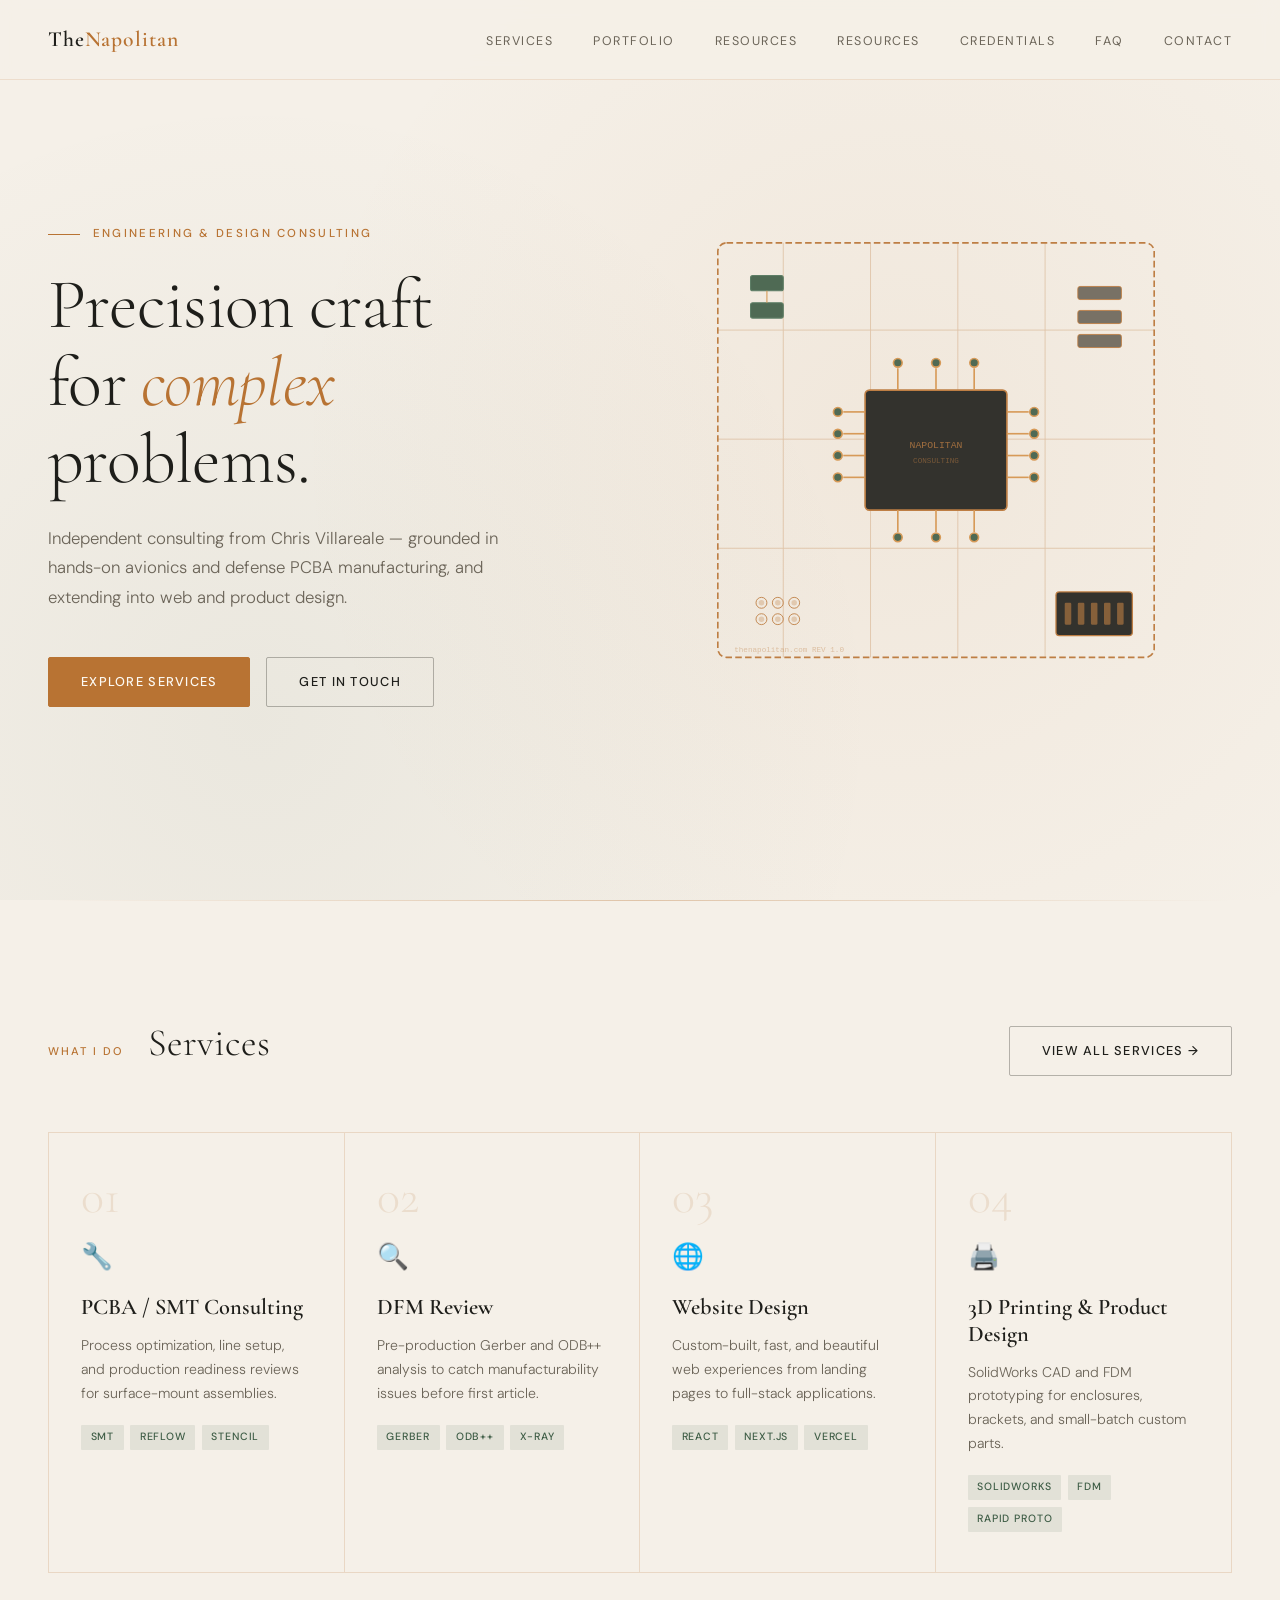
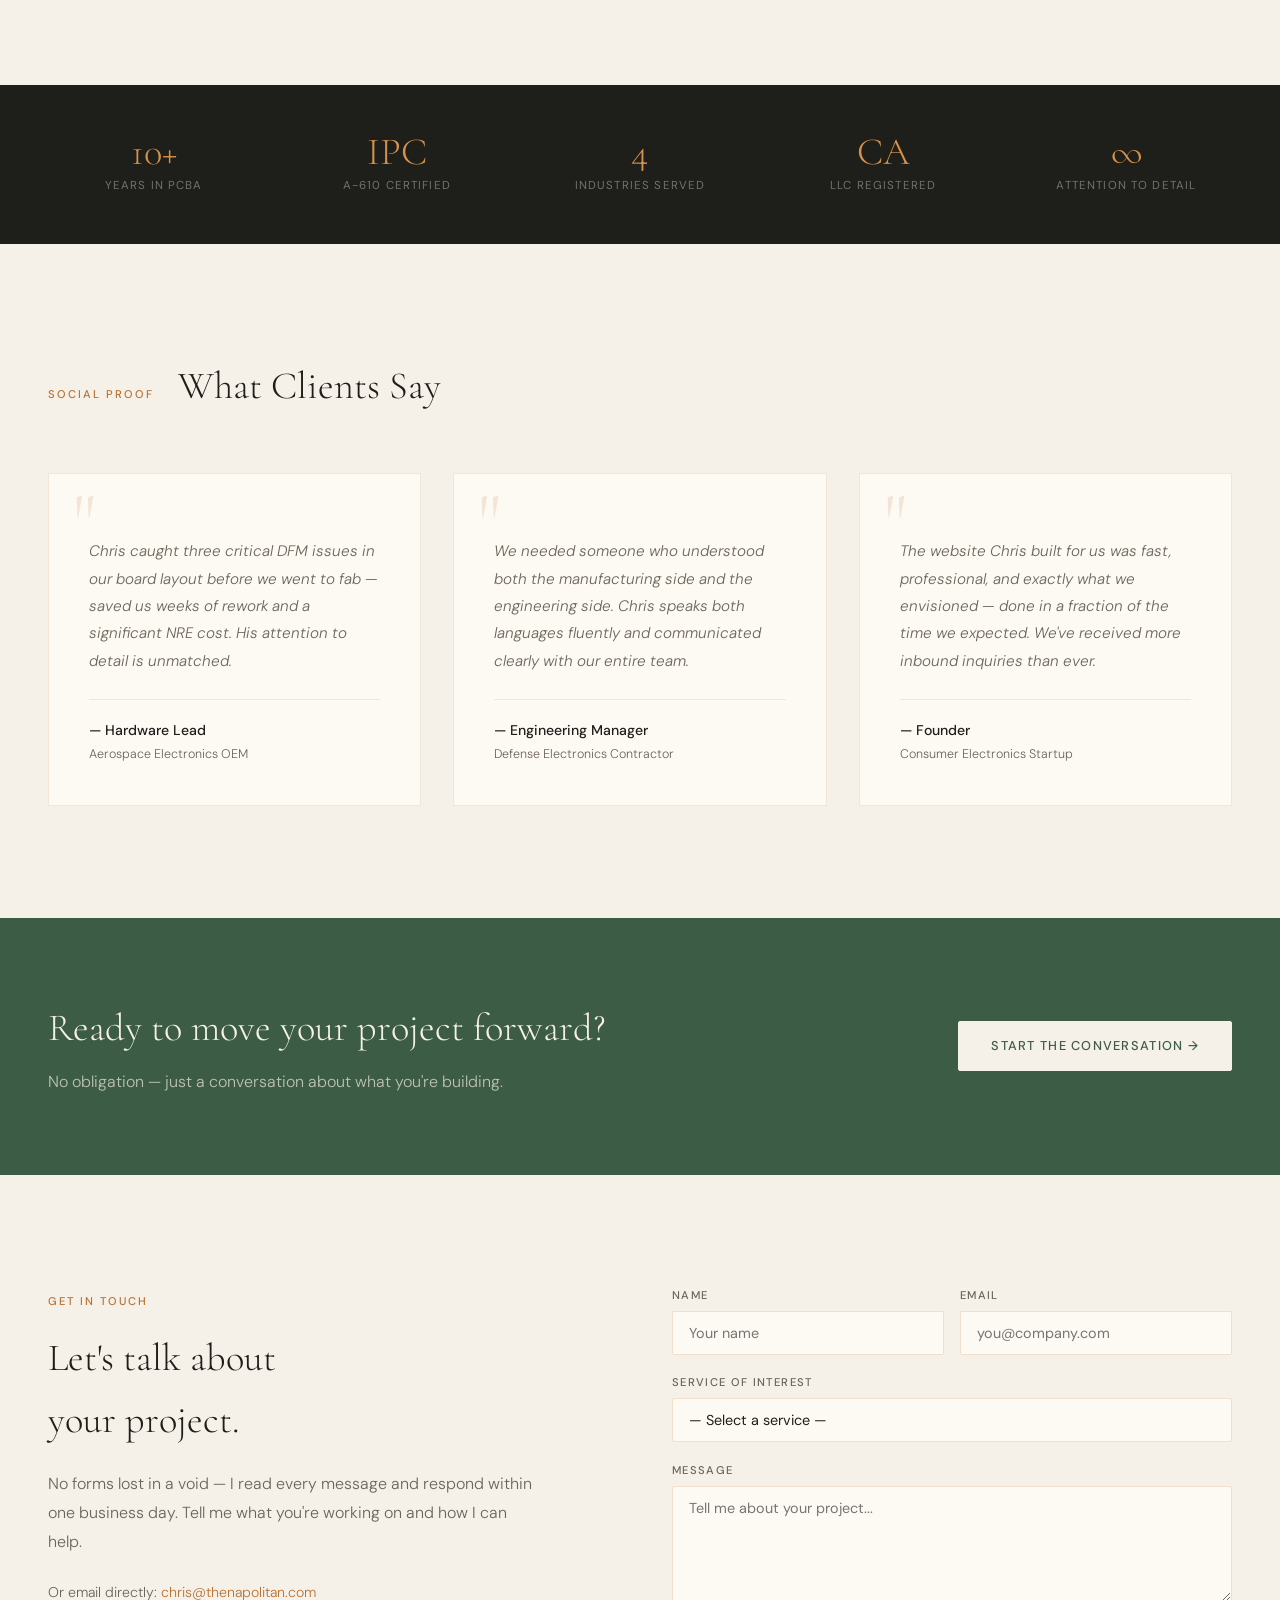
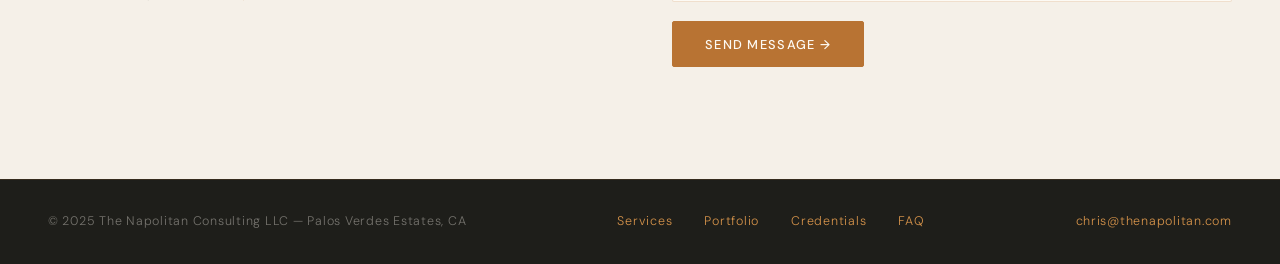
==== index.html @ cea60b23 "Site update — 2026-03-19 11:16" ====
<!DOCTYPE html>
<html lang="en">
<head>
  <meta charset="UTF-8" />
  <meta name="viewport" content="width=device-width, initial-scale=1.0" />
  <title>The Napolitan — Engineering & Design Consulting</title>
  <link rel="preconnect" href="https://fonts.googleapis.com" />
  <link rel="preconnect" href="https://fonts.gstatic.com" crossorigin />
  <link rel="stylesheet" href="styles.css" />
  <style>
    /* ─── HERO ─── */
    .hero {
      min-height: 100vh;
      display: grid;
      grid-template-columns: 1fr 1fr;
      align-items: center;
      padding: 0 3rem;
      position: relative;
      overflow: hidden;
    }

    .hero::before {
      content: '';
      position: absolute;
      inset: 0;
      background-image:
        radial-gradient(circle at 70% 50%, rgba(184,115,51,0.07) 0%, transparent 60%),
        radial-gradient(circle at 20% 80%, rgba(61,92,69,0.06) 0%, transparent 50%);
      pointer-events: none;
    }

    .hero-text {
      padding-top: 6rem;
      padding-bottom: 4rem;
      animation: fadeUp 0.9s ease both;
    }

    .hero-eyebrow {
      font-size: 0.72rem;
      font-weight: 500;
      letter-spacing: 0.2em;
      text-transform: uppercase;
      color: var(--copper);
      margin-bottom: 1.4rem;
      display: flex;
      align-items: center;
      gap: 0.8rem;
    }

    .hero-eyebrow::before {
      content: '';
      display: block;
      width: 2rem;
      height: 1px;
      background: var(--copper);
    }

    h1 {
      font-family: 'Cormorant Garamond', serif;
      font-size: clamp(3rem, 5.5vw, 5rem);
      font-weight: 300;
      line-height: 1.1;
      letter-spacing: -0.01em;
      color: var(--charcoal);
      margin-bottom: 1.6rem;
    }

    h1 em { font-style: italic; color: var(--copper); }

    .hero-sub {
      font-size: 1.05rem;
      color: var(--stone);
      max-width: 42ch;
      margin-bottom: 2.8rem;
      line-height: 1.75;
    }

    .btn-group { display: flex; gap: 1rem; flex-wrap: wrap; }

    .hero-visual {
      display: flex;
      align-items: center;
      justify-content: center;
      animation: fadeIn 1.2s ease both 0.3s;
    }

    .hero-visual svg { width: min(480px, 90%); opacity: 0.9; }

    /* ─── SERVICES PREVIEW ─── */
    .services-preview {
      padding: 7rem 3rem;
    }

    .section-header {
      display: flex;
      align-items: baseline;
      justify-content: space-between;
      margin-bottom: 3.5rem;
      flex-wrap: wrap;
      gap: 1rem;
    }

    .section-header-left { display: flex; align-items: baseline; gap: 1.5rem; }

    .services-grid {
      display: grid;
      grid-template-columns: repeat(4, 1fr);
      gap: 0;
      border: 1px solid rgba(184,115,51,0.2);
    }

    .service-card {
      padding: 2.5rem 2rem;
      border-right: 1px solid rgba(184,115,51,0.2);
      position: relative;
      overflow: hidden;
      transition: background 0.3s ease;
      text-decoration: none;
      display: block;
    }

    .service-card:last-child { border-right: none; }

    .service-card::after {
      content: '';
      position: absolute;
      bottom: 0; left: 0; right: 0;
      height: 3px;
      background: var(--copper);
      transform: scaleX(0);
      transform-origin: left;
      transition: transform 0.3s ease;
    }

    .service-card:hover { background: var(--white); }
    .service-card:hover::after { transform: scaleX(1); }

    .service-num {
      font-family: 'Cormorant Garamond', serif;
      font-size: 3rem;
      font-weight: 300;
      color: rgba(184,115,51,0.15);
      line-height: 1;
      margin-bottom: 1rem;
    }

    .service-icon { font-size: 1.6rem; margin-bottom: 1rem; }

    .service-card h3 { margin-bottom: 0.8rem; }

    .service-desc { font-size: 0.88rem; color: var(--stone); line-height: 1.7; }

    .service-tags { margin-top: 1.2rem; display: flex; flex-wrap: wrap; gap: 0.4rem; }

    /* ─── CREDIBILITY BAR ─── */
    .cred-bar {
      background: var(--charcoal);
      padding: 3rem;
      display: grid;
      grid-template-columns: repeat(5, 1fr);
      gap: 2rem;
      text-align: center;
    }

    .cred-item {}

    .cred-num {
      font-family: 'Cormorant Garamond', serif;
      font-size: 2.4rem;
      font-weight: 300;
      color: var(--copper-lt);
      line-height: 1;
    }

    .cred-label {
      font-size: 0.72rem;
      font-weight: 400;
      letter-spacing: 0.1em;
      text-transform: uppercase;
      color: rgba(245,240,232,0.4);
      margin-top: 0.4rem;
    }

    /* ─── TESTIMONIALS ─── */
    .testimonials {
      padding: 7rem 3rem;
    }

    .testimonial-grid {
      display: grid;
      grid-template-columns: repeat(3, 1fr);
      gap: 2rem;
      margin-top: 3.5rem;
    }

    .testimonial-card {
      background: var(--white);
      border: 1px solid rgba(184,115,51,0.15);
      padding: 2.5rem;
      position: relative;
    }

    .testimonial-card::before {
      content: '"';
      font-family: 'Cormorant Garamond', serif;
      font-size: 5rem;
      font-weight: 300;
      color: rgba(184,115,51,0.15);
      position: absolute;
      top: 0.5rem;
      left: 1.5rem;
      line-height: 1;
    }

    .testimonial-text {
      font-size: 0.95rem;
      color: var(--stone);
      line-height: 1.8;
      font-style: italic;
      margin-top: 1.5rem;
    }

    .testimonial-author {
      margin-top: 1.5rem;
      padding-top: 1.2rem;
      border-top: 1px solid rgba(184,115,51,0.15);
    }

    .author-name {
      font-size: 0.88rem;
      font-weight: 500;
      color: var(--charcoal);
    }

    .author-title {
      font-size: 0.78rem;
      color: var(--stone);
      margin-top: 0.2rem;
    }

    /* ─── CTA BANNER ─── */
    .cta-banner {
      background: var(--green);
      padding: 5rem 3rem;
      display: flex;
      align-items: center;
      justify-content: space-between;
      gap: 2rem;
      flex-wrap: wrap;
    }

    .cta-banner h2 {
      color: var(--cream);
      font-size: clamp(1.8rem, 3vw, 2.4rem);
    }

    .cta-banner p {
      color: rgba(245,240,232,0.7);
      margin-top: 0.6rem;
      font-size: 1rem;
    }

    .btn-light {
      background: var(--cream);
      color: var(--green);
      border: 1px solid var(--cream);
      white-space: nowrap;
    }

    .btn-light:hover {
      background: var(--white);
      border-color: var(--white);
    }

    /* ─── ANIMATIONS ─── */
    @keyframes fadeUp {
      from { opacity: 0; transform: translateY(24px); }
      to   { opacity: 1; transform: translateY(0); }
    }

    @keyframes fadeIn {
      from { opacity: 0; }
      to   { opacity: 1; }
    }

    @media (max-width: 900px) {
      .hero { grid-template-columns: 1fr; padding: 8rem 1.5rem 4rem; }
      .hero-visual { display: none; }
      .services-preview { padding: 5rem 1.5rem; }
      .services-grid { grid-template-columns: 1fr 1fr; }
      .service-card { border-bottom: 1px solid rgba(184,115,51,0.2); }
      .cred-bar { grid-template-columns: repeat(3, 1fr); padding: 3rem 1.5rem; }
      .testimonials { padding: 5rem 1.5rem; }
      .testimonial-grid { grid-template-columns: 1fr; }
      .cta-banner { padding: 4rem 1.5rem; flex-direction: column; }
    }

    @media (max-width: 560px) {
      .services-grid { grid-template-columns: 1fr; }
      .cred-bar { grid-template-columns: 1fr 1fr; }
    }
  </style>
</head>
<body>

  <nav>
    <a href="index.html" class="nav-logo">The<span>Napolitan</span></a>
    <ul class="nav-links">
      <li><a href="services.html">Services</a></li>
      <li><a href="portfolio.html">Portfolio</a></li>
      <li><a href="resources.html">Resources</a></li>
      <li><a href="resources.html">Resources</a></li>
      <li><a href="credentials.html">Credentials</a></li>
      <li><a href="faq.html">FAQ</a></li>
      <li><a href="index.html#contact">Contact</a></li>
    </ul>
  </nav>

  <!-- HERO -->
  <section class="hero">
    <div class="hero-text">
      <p class="hero-eyebrow">Engineering &amp; Design Consulting</p>
      <h1>Precision craft<br />for <em>complex</em><br />problems.</h1>
      <p class="hero-sub">
        Independent consulting from Chris Villareale — grounded in hands-on
        avionics and defense PCBA manufacturing, and extending into web and
        product design.
      </p>
      <div class="btn-group">
        <a href="services.html" class="btn btn-primary">Explore Services</a>
        <a href="index.html#contact" class="btn btn-outline">Get in Touch</a>
      </div>
    </div>

    <div class="hero-visual">
      <svg viewBox="0 0 440 420" fill="none" xmlns="http://www.w3.org/2000/svg">
        <rect x="20" y="20" width="400" height="380" rx="8" stroke="#B87333" stroke-width="1.5" stroke-dasharray="6 3"/>
        <g stroke="#B87333" stroke-width="0.8" opacity="0.35">
          <line x1="80" y1="20" x2="80" y2="400"/>
          <line x1="160" y1="20" x2="160" y2="400"/>
          <line x1="240" y1="20" x2="240" y2="400"/>
          <line x1="320" y1="20" x2="320" y2="400"/>
          <line x1="20" y1="100" x2="420" y2="100"/>
          <line x1="20" y1="200" x2="420" y2="200"/>
          <line x1="20" y1="300" x2="420" y2="300"/>
        </g>
        <rect x="155" y="155" width="130" height="110" rx="4" fill="#1E1E1A" stroke="#B87333" stroke-width="1.5"/>
        <text x="220" y="208" text-anchor="middle" fill="#B87333" font-family="monospace" font-size="9" opacity="0.8">NAPOLITAN</text>
        <text x="220" y="222" text-anchor="middle" fill="#B87333" font-family="monospace" font-size="7" opacity="0.5">CONSULTING</text>
        <g stroke="#D4924A" stroke-width="1.5">
          <line x1="135" y1="175" x2="155" y2="175"/><line x1="135" y1="195" x2="155" y2="195"/>
          <line x1="135" y1="215" x2="155" y2="215"/><line x1="135" y1="235" x2="155" y2="235"/>
          <circle cx="130" cy="175" r="4" fill="#3D5C45"/><circle cx="130" cy="195" r="4" fill="#3D5C45"/>
          <circle cx="130" cy="215" r="4" fill="#3D5C45"/><circle cx="130" cy="235" r="4" fill="#3D5C45"/>
        </g>
        <g stroke="#D4924A" stroke-width="1.5">
          <line x1="285" y1="175" x2="305" y2="175"/><line x1="285" y1="195" x2="305" y2="195"/>
          <line x1="285" y1="215" x2="305" y2="215"/><line x1="285" y1="235" x2="305" y2="235"/>
          <circle cx="310" cy="175" r="4" fill="#3D5C45"/><circle cx="310" cy="195" r="4" fill="#3D5C45"/>
          <circle cx="310" cy="215" r="4" fill="#3D5C45"/><circle cx="310" cy="235" r="4" fill="#3D5C45"/>
        </g>
        <g stroke="#D4924A" stroke-width="1.5">
          <line x1="185" y1="135" x2="185" y2="155"/><line x1="220" y1="135" x2="220" y2="155"/><line x1="255" y1="135" x2="255" y2="155"/>
          <circle cx="185" cy="130" r="4" fill="#3D5C45"/><circle cx="220" cy="130" r="4" fill="#3D5C45"/><circle cx="255" cy="130" r="4" fill="#3D5C45"/>
        </g>
        <g stroke="#D4924A" stroke-width="1.5">
          <line x1="185" y1="265" x2="185" y2="285"/><line x1="220" y1="265" x2="220" y2="285"/><line x1="255" y1="265" x2="255" y2="285"/>
          <circle cx="185" cy="290" r="4" fill="#3D5C45"/><circle cx="220" cy="290" r="4" fill="#3D5C45"/><circle cx="255" cy="290" r="4" fill="#3D5C45"/>
        </g>
        <rect x="50" y="50" width="30" height="14" rx="2" fill="#3D5C45" stroke="#4E7359" stroke-width="1"/>
        <rect x="50" y="75" width="30" height="14" rx="2" fill="#3D5C45" stroke="#4E7359" stroke-width="1"/>
        <line x1="65" y1="64" x2="65" y2="75" stroke="#D4924A" stroke-width="1"/>
        <rect x="350" y="60" width="40" height="12" rx="2" fill="#6B6458" stroke="#B87333" stroke-width="0.8"/>
        <rect x="350" y="82" width="40" height="12" rx="2" fill="#6B6458" stroke="#B87333" stroke-width="0.8"/>
        <rect x="350" y="104" width="40" height="12" rx="2" fill="#6B6458" stroke="#B87333" stroke-width="0.8"/>
        <g fill="none" stroke="#B87333" stroke-width="0.8">
          <circle cx="60" cy="350" r="5"/><circle cx="75" cy="350" r="5"/><circle cx="90" cy="350" r="5"/>
          <circle cx="60" cy="365" r="5"/><circle cx="75" cy="365" r="5"/><circle cx="90" cy="365" r="5"/>
        </g>
        <g fill="#B87333" opacity="0.3">
          <circle cx="60" cy="350" r="2.5"/><circle cx="75" cy="350" r="2.5"/><circle cx="90" cy="350" r="2.5"/>
          <circle cx="60" cy="365" r="2.5"/><circle cx="75" cy="365" r="2.5"/><circle cx="90" cy="365" r="2.5"/>
        </g>
        <rect x="330" y="340" width="70" height="40" rx="3" fill="#1E1E1A" stroke="#B87333" stroke-width="1.2"/>
        <g fill="#B87333" opacity="0.6">
          <rect x="338" y="350" width="6" height="20" rx="1"/><rect x="350" y="350" width="6" height="20" rx="1"/>
          <rect x="362" y="350" width="6" height="20" rx="1"/><rect x="374" y="350" width="6" height="20" rx="1"/>
          <rect x="386" y="350" width="6" height="20" rx="1"/>
        </g>
        <text x="35" y="395" fill="#B87333" font-family="monospace" font-size="7" opacity="0.4">thenapolitan.com  REV 1.0</text>
      </svg>
    </div>
  </section>

  <div class="divider"></div>

  <!-- SERVICES PREVIEW -->
  <section class="services-preview">
    <div class="section-header">
      <div class="section-header-left">
        <span class="section-label">What I Do</span>
        <h2>Services</h2>
      </div>
      <a href="services.html" class="btn btn-outline">View All Services →</a>
    </div>

    <div class="services-grid">
      <a href="services.html#pcba" class="service-card">
        <div class="service-num">01</div>
        <div class="service-icon">🔧</div>
        <h3>PCBA / SMT Consulting</h3>
        <p class="service-desc">Process optimization, line setup, and production readiness reviews for surface-mount assemblies.</p>
        <div class="service-tags"><span class="tag">SMT</span><span class="tag">Reflow</span><span class="tag">Stencil</span></div>
      </a>
      <a href="services.html#dfm" class="service-card">
        <div class="service-num">02</div>
        <div class="service-icon">🔍</div>
        <h3>DFM Review</h3>
        <p class="service-desc">Pre-production Gerber and ODB++ analysis to catch manufacturability issues before first article.</p>
        <div class="service-tags"><span class="tag">Gerber</span><span class="tag">ODB++</span><span class="tag">X-Ray</span></div>
      </a>
      <a href="services.html#web" class="service-card">
        <div class="service-num">03</div>
        <div class="service-icon">🌐</div>
        <h3>Website Design</h3>
        <p class="service-desc">Custom-built, fast, and beautiful web experiences from landing pages to full-stack applications.</p>
        <div class="service-tags"><span class="tag">React</span><span class="tag">Next.js</span><span class="tag">Vercel</span></div>
      </a>
      <a href="services.html#3d" class="service-card">
        <div class="service-num">04</div>
        <div class="service-icon">🖨️</div>
        <h3>3D Printing & Product Design</h3>
        <p class="service-desc">SolidWorks CAD and FDM prototyping for enclosures, brackets, and small-batch custom parts.</p>
        <div class="service-tags"><span class="tag">SolidWorks</span><span class="tag">FDM</span><span class="tag">Rapid Proto</span></div>
      </a>
    </div>
  </section>

  <!-- CREDIBILITY BAR -->
  <div class="cred-bar">
    <div class="cred-item">
      <div class="cred-num">10+</div>
      <div class="cred-label">Years in PCBA</div>
    </div>
    <div class="cred-item">
      <div class="cred-num">IPC</div>
      <div class="cred-label">A-610 Certified</div>
    </div>
    <div class="cred-item">
      <div class="cred-num">4</div>
      <div class="cred-label">Industries Served</div>
    </div>
    <div class="cred-item">
      <div class="cred-num">CA</div>
      <div class="cred-label">LLC Registered</div>
    </div>
    <div class="cred-item">
      <div class="cred-num">∞</div>
      <div class="cred-label">Attention to Detail</div>
    </div>
  </div>

  <!-- TESTIMONIALS -->
  <section class="testimonials">
    <div class="section-header">
      <div class="section-header-left">
        <span class="section-label">Social Proof</span>
        <h2>What Clients Say</h2>
      </div>
    </div>

    <div class="testimonial-grid">
      <div class="testimonial-card">
        <p class="testimonial-text">Chris caught three critical DFM issues in our board layout before we went to fab — saved us weeks of rework and a significant NRE cost. His attention to detail is unmatched.</p>
        <div class="testimonial-author">
          <div class="author-name">— Hardware Lead</div>
          <div class="author-title">Aerospace Electronics OEM</div>
        </div>
      </div>
      <div class="testimonial-card">
        <p class="testimonial-text">We needed someone who understood both the manufacturing side and the engineering side. Chris speaks both languages fluently and communicated clearly with our entire team.</p>
        <div class="testimonial-author">
          <div class="author-name">— Engineering Manager</div>
          <div class="author-title">Defense Electronics Contractor</div>
        </div>
      </div>
      <div class="testimonial-card">
        <p class="testimonial-text">The website Chris built for us was fast, professional, and exactly what we envisioned — done in a fraction of the time we expected. We've received more inbound inquiries than ever.</p>
        <div class="testimonial-author">
          <div class="author-name">— Founder</div>
          <div class="author-title">Consumer Electronics Startup</div>
        </div>
      </div>
    </div>
  </section>

  <!-- CTA BANNER -->
  <section class="cta-banner">
    <div>
      <h2>Ready to move your project forward?</h2>
      <p>No obligation — just a conversation about what you're building.</p>
    </div>
    <a href="index.html#contact" class="btn btn-light">Start the Conversation →</a>
  </section>

  <!-- CONTACT -->
  <section style="padding: 7rem 3rem; display: grid; grid-template-columns: 1fr 1fr; gap: 4rem; align-items: start;" id="contact">
    <div>
      <span class="section-label">Get in Touch</span>
      <h2 style="margin-top: 1rem;">Let's talk about<br/>your project.</h2>
      <p style="font-size: 1rem; color: var(--stone); margin-top: 1.2rem; max-width: 44ch; line-height: 1.8;">
        No forms lost in a void — I read every message and respond within one business day.
        Tell me what you're working on and how I can help.
      </p>
      <p style="margin-top: 1.5rem; font-size: 0.88rem; color: var(--stone);">
        Or email directly: <a href="mailto:chris@thenapolitan.com" style="color: var(--copper); text-decoration: none;">chris@thenapolitan.com</a>
      </p>
    </div>

    <form style="display: flex; flex-direction: column; gap: 1.2rem;" onsubmit="handleSubmit(event)">
      <div style="display: grid; grid-template-columns: 1fr 1fr; gap: 1rem;">
        <div style="display: flex; flex-direction: column; gap: 0.4rem;">
          <label style="font-size: 0.7rem; font-weight: 500; letter-spacing: 0.12em; text-transform: uppercase; color: var(--stone);">Name</label>
          <input type="text" placeholder="Your name" required style="background: var(--white); border: 1px solid rgba(184,115,51,0.2); border-radius: 2px; padding: 0.75rem 1rem; font-family: 'DM Sans', sans-serif; font-size: 0.9rem; color: var(--charcoal); outline: none; transition: border-color 0.2s;" onfocus="this.style.borderColor='var(--copper)'" onblur="this.style.borderColor='rgba(184,115,51,0.2)'" />
        </div>
        <div style="display: flex; flex-direction: column; gap: 0.4rem;">
          <label style="font-size: 0.7rem; font-weight: 500; letter-spacing: 0.12em; text-transform: uppercase; color: var(--stone);">Email</label>
          <input type="email" placeholder="you@company.com" required style="background: var(--white); border: 1px solid rgba(184,115,51,0.2); border-radius: 2px; padding: 0.75rem 1rem; font-family: 'DM Sans', sans-serif; font-size: 0.9rem; color: var(--charcoal); outline: none;" onfocus="this.style.borderColor='var(--copper)'" onblur="this.style.borderColor='rgba(184,115,51,0.2)'" />
        </div>
      </div>

      <div style="display: flex; flex-direction: column; gap: 0.4rem;">
        <label style="font-size: 0.7rem; font-weight: 500; letter-spacing: 0.12em; text-transform: uppercase; color: var(--stone);">Service of Interest</label>
        <select style="background: var(--white); border: 1px solid rgba(184,115,51,0.2); border-radius: 2px; padding: 0.75rem 1rem; font-family: 'DM Sans', sans-serif; font-size: 0.9rem; color: var(--charcoal); outline: none; appearance: none;">
          <option value="">— Select a service —</option>
          <option>PCBA / SMT Consulting</option>
          <option>DFM Review</option>
          <option>Website Design</option>
          <option>3D Printing &amp; Product Design</option>
          <option>Something else</option>
        </select>
      </div>

      <div style="display: flex; flex-direction: column; gap: 0.4rem;">
        <label style="font-size: 0.7rem; font-weight: 500; letter-spacing: 0.12em; text-transform: uppercase; color: var(--stone);">Message</label>
        <textarea placeholder="Tell me about your project..." required rows="5" style="background: var(--white); border: 1px solid rgba(184,115,51,0.2); border-radius: 2px; padding: 0.75rem 1rem; font-family: 'DM Sans', sans-serif; font-size: 0.9rem; color: var(--charcoal); outline: none; resize: vertical;" onfocus="this.style.borderColor='var(--copper)'" onblur="this.style.borderColor='rgba(184,115,51,0.2)'"></textarea>
      </div>

      <button type="submit" class="btn btn-primary" style="align-self: flex-start;">Send Message →</button>
      <p id="form-status" style="font-size:0.82rem; color:var(--green); display:none;">✓ Message received — I'll be in touch soon.</p>
    </form>
  </section>

  <footer>
    <span>© 2025 The Napolitan Consulting LLC — Palos Verdes Estates, CA</span>
    <div class="footer-links">
      <a href="services.html">Services</a>
      <a href="portfolio.html">Portfolio</a>
      <a href="credentials.html">Credentials</a>
      <a href="faq.html">FAQ</a>
    </div>
    <a href="mailto:chris@thenapolitan.com">chris@thenapolitan.com</a>
  </footer>

  <script>
    function handleSubmit(e) {
      e.preventDefault();
      document.getElementById('form-status').style.display = 'block';
      e.target.reset();
    }
  </script>
</body>
</html>
---- styles.css ----
@import url('https://fonts.googleapis.com/css2?family=Cormorant+Garamond:ital,wght@0,300;0,400;0,600;1,300;1,400&family=DM+Sans:wght@300;400;500&display=swap');

:root {
  --cream:    #F5F0E8;
  --cream-dk: #EDE5D5;
  --copper:   #B87333;
  --copper-lt:#D4924A;
  --charcoal: #1E1E1A;
  --stone:    #6B6458;
  --green:    #3D5C45;
  --green-lt: #4E7359;
  --white:    #FDFAF4;
}

*, *::before, *::after { box-sizing: border-box; margin: 0; padding: 0; }
html { scroll-behavior: smooth; }

body {
  background: var(--cream);
  color: var(--charcoal);
  font-family: 'DM Sans', sans-serif;
  font-weight: 300;
  line-height: 1.6;
  overflow-x: hidden;
}

/* ─── NAV ─── */
nav {
  position: fixed;
  top: 0; left: 0; right: 0;
  z-index: 100;
  display: flex;
  align-items: center;
  justify-content: space-between;
  padding: 1.4rem 3rem;
  background: rgba(245,240,232,0.92);
  backdrop-filter: blur(10px);
  border-bottom: 1px solid rgba(184,115,51,0.15);
}

.nav-logo {
  font-family: 'Cormorant Garamond', serif;
  font-size: 1.35rem;
  font-weight: 600;
  letter-spacing: 0.04em;
  color: var(--charcoal);
  text-decoration: none;
}

.nav-logo span { color: var(--copper); }

.nav-links {
  display: flex;
  gap: 2.5rem;
  list-style: none;
}

.nav-links a {
  font-size: 0.78rem;
  font-weight: 400;
  letter-spacing: 0.12em;
  text-transform: uppercase;
  color: var(--stone);
  text-decoration: none;
  transition: color 0.2s;
}

.nav-links a:hover,
.nav-links a.active { color: var(--copper); }

/* ─── PAGE HERO ─── */
.page-hero {
  padding: 9rem 3rem 5rem;
  position: relative;
  overflow: hidden;
}

.page-hero::before {
  content: '';
  position: absolute;
  inset: 0;
  background: radial-gradient(circle at 80% 50%, rgba(184,115,51,0.06) 0%, transparent 60%);
  pointer-events: none;
}

.page-eyebrow {
  font-size: 0.72rem;
  font-weight: 500;
  letter-spacing: 0.2em;
  text-transform: uppercase;
  color: var(--copper);
  margin-bottom: 1rem;
  display: flex;
  align-items: center;
  gap: 0.8rem;
}

.page-eyebrow::before {
  content: '';
  display: block;
  width: 2rem;
  height: 1px;
  background: var(--copper);
}

.page-hero h1 {
  font-family: 'Cormorant Garamond', serif;
  font-size: clamp(2.5rem, 4.5vw, 4rem);
  font-weight: 300;
  line-height: 1.1;
  color: var(--charcoal);
  max-width: 16ch;
}

.page-hero h1 em {
  font-style: italic;
  color: var(--copper);
}

.page-hero-sub {
  font-size: 1.05rem;
  color: var(--stone);
  max-width: 52ch;
  margin-top: 1.2rem;
  line-height: 1.75;
}

/* ─── SHARED ─── */
.divider {
  height: 1px;
  background: linear-gradient(90deg, transparent, var(--copper), transparent);
  margin: 0 3rem;
  opacity: 0.35;
}

.section-label {
  font-size: 0.7rem;
  font-weight: 500;
  letter-spacing: 0.18em;
  text-transform: uppercase;
  color: var(--copper);
}

h2 {
  font-family: 'Cormorant Garamond', serif;
  font-size: clamp(1.8rem, 3vw, 2.6rem);
  font-weight: 300;
  color: var(--charcoal);
}

h3 {
  font-family: 'Cormorant Garamond', serif;
  font-size: 1.4rem;
  font-weight: 600;
  color: var(--charcoal);
  line-height: 1.2;
}

.tag {
  font-size: 0.66rem;
  font-weight: 500;
  letter-spacing: 0.08em;
  text-transform: uppercase;
  color: var(--green);
  background: rgba(61,92,69,0.1);
  padding: 0.25rem 0.6rem;
  border-radius: 1px;
}

.btn {
  display: inline-flex;
  align-items: center;
  gap: 0.5rem;
  padding: 0.85rem 2rem;
  font-family: 'DM Sans', sans-serif;
  font-size: 0.8rem;
  font-weight: 500;
  letter-spacing: 0.1em;
  text-transform: uppercase;
  text-decoration: none;
  border-radius: 2px;
  transition: all 0.22s ease;
  cursor: pointer;
  border: none;
}

.btn-primary {
  background: var(--copper);
  color: var(--white);
  border: 1px solid var(--copper);
}

.btn-primary:hover {
  background: var(--charcoal);
  border-color: var(--charcoal);
}

.btn-outline {
  background: transparent;
  color: var(--charcoal);
  border: 1px solid rgba(30,30,26,0.3);
}

.btn-outline:hover {
  border-color: var(--copper);
  color: var(--copper);
}

/* ─── FOOTER ─── */
footer {
  background: var(--charcoal);
  color: rgba(245,240,232,0.4);
  padding: 2rem 3rem;
  font-size: 0.78rem;
  letter-spacing: 0.06em;
  border-top: 1px solid rgba(184,115,51,0.15);
  display: flex;
  justify-content: space-between;
  align-items: center;
  flex-wrap: wrap;
  gap: 0.5rem;
}

footer a { color: var(--copper-lt); text-decoration: none; }
footer a:hover { color: var(--white); }

.footer-links { display: flex; gap: 2rem; }

/* ─── RESPONSIVE ─── */
@media (max-width: 900px) {
  nav { padding: 1.2rem 1.5rem; }
  .nav-links { gap: 1.5rem; }
  .page-hero { padding: 8rem 1.5rem 4rem; }
  .divider { margin: 0 1.5rem; }
  footer { flex-direction: column; text-align: center; padding: 2rem 1.5rem; }
}

@media (max-width: 600px) {
  .nav-links { gap: 1rem; }
  .nav-links a { font-size: 0.7rem; }
}
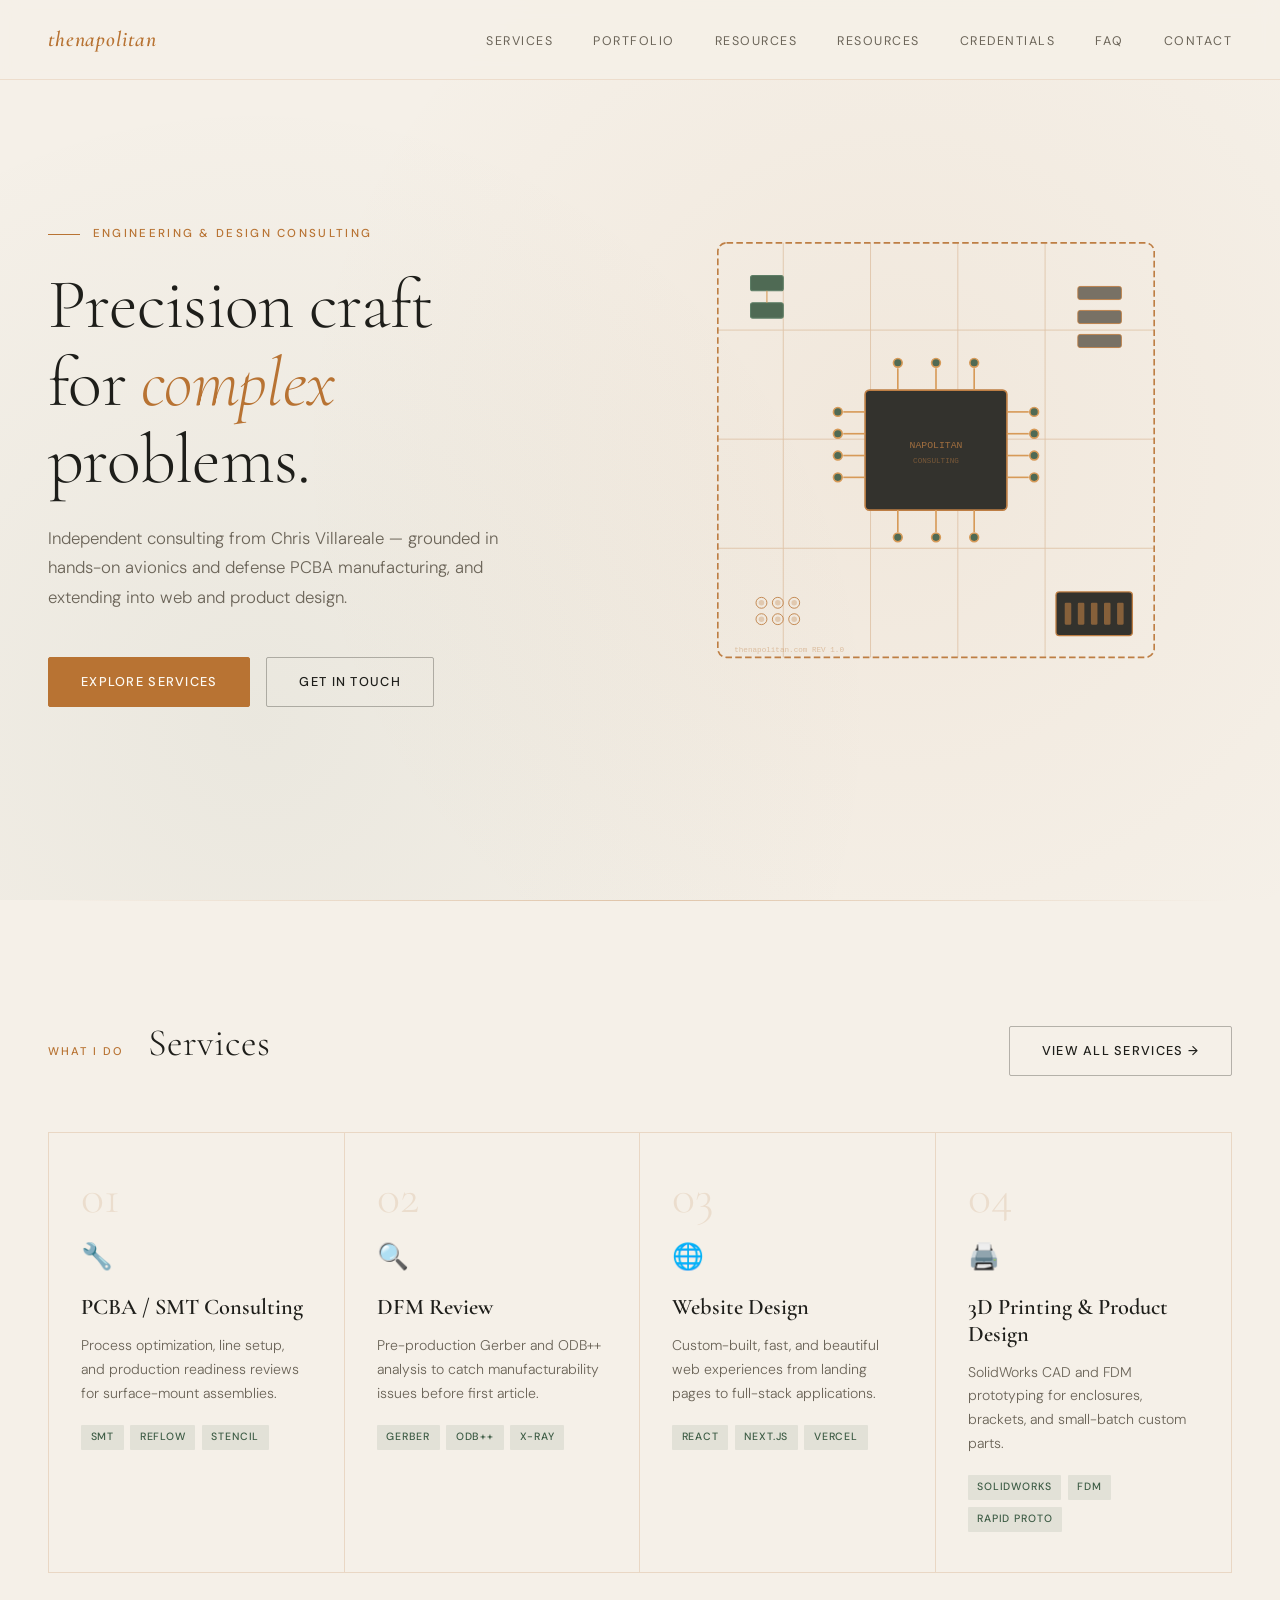
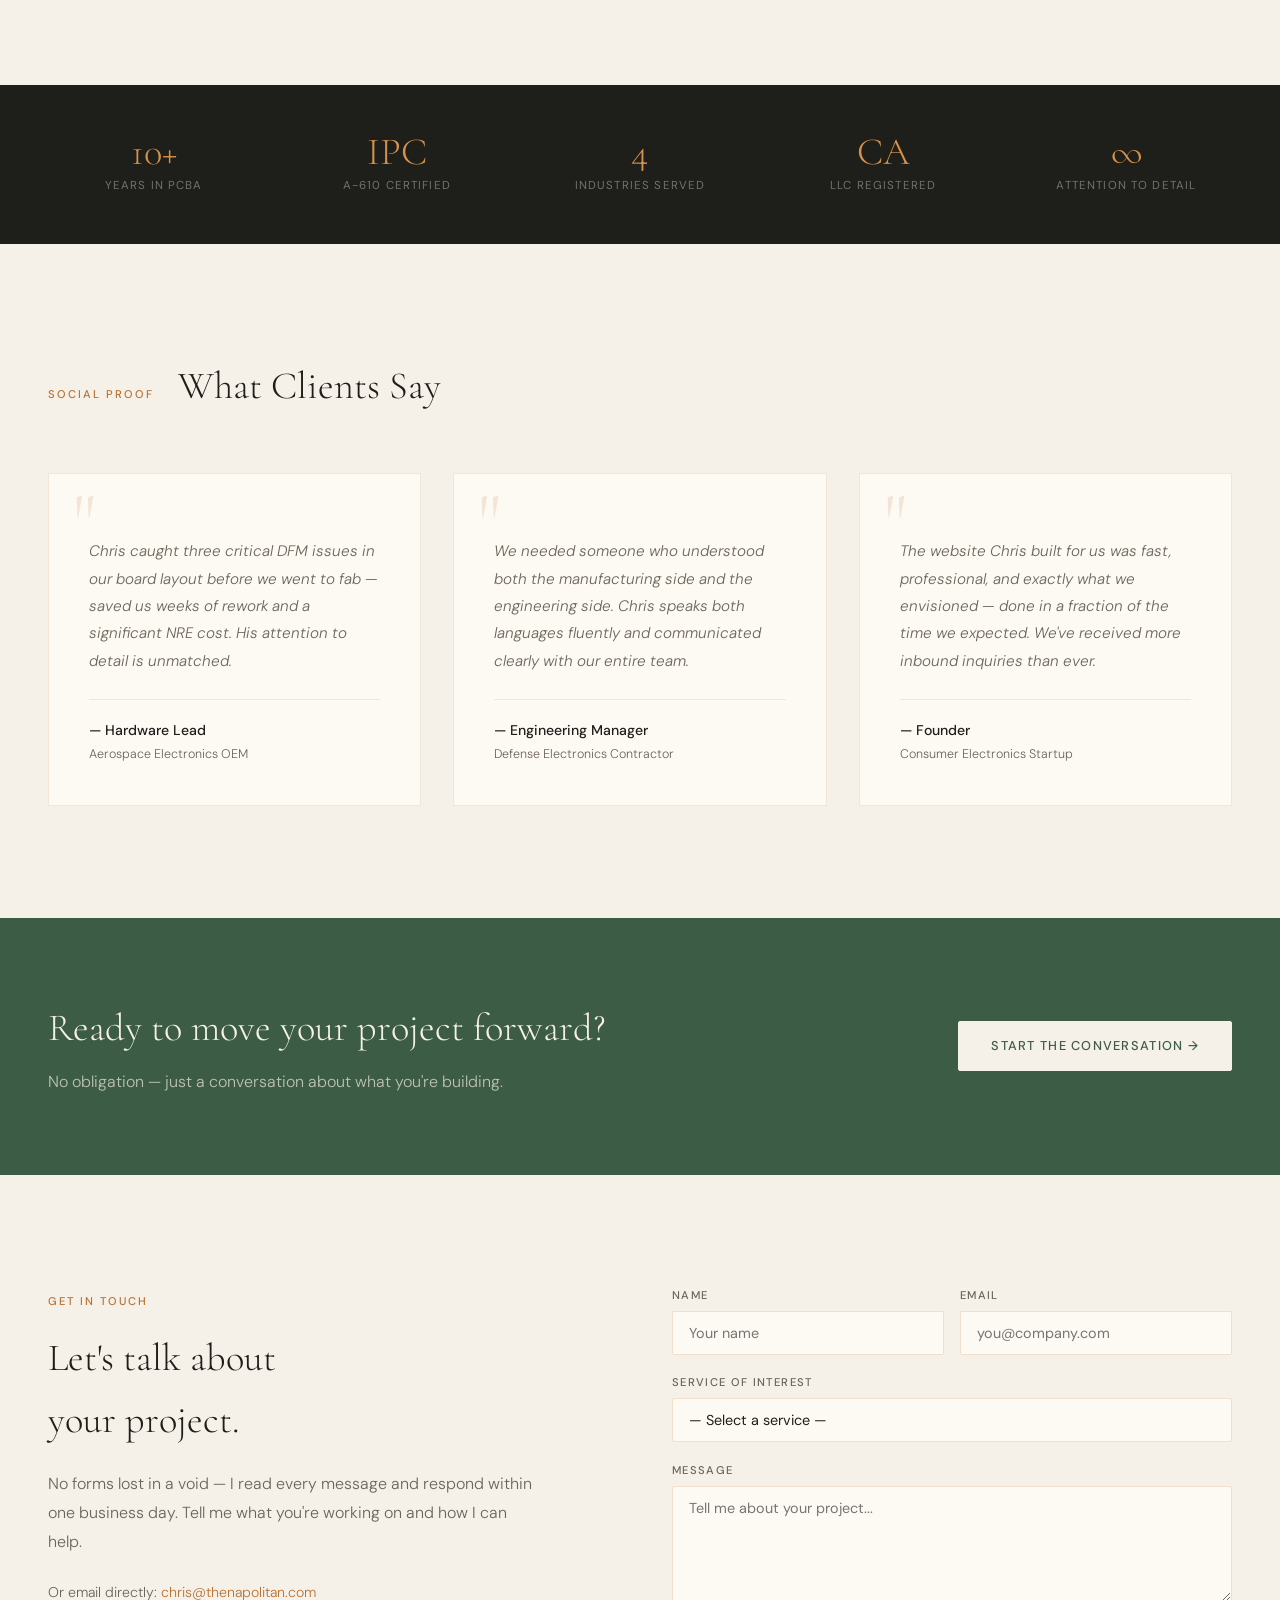
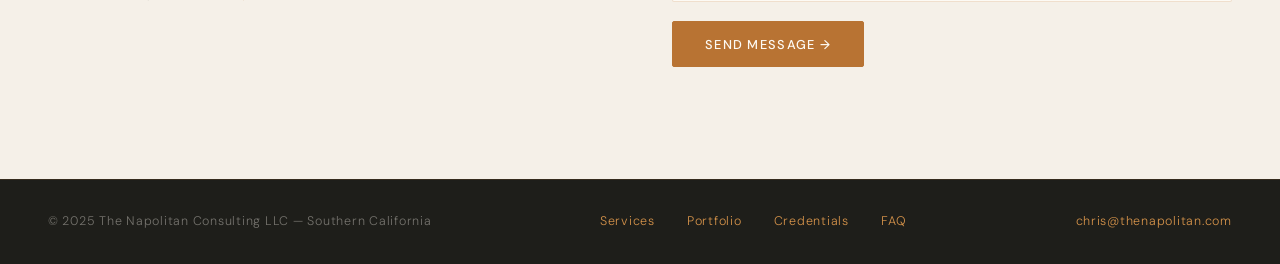
==== commit 31eb1e42: "Site update - 2026-03-19 15:03" ====
--- a/index.html
+++ b/index.html
@@ -3,7 +3,7 @@
 <head>
   <meta charset="UTF-8" />
   <meta name="viewport" content="width=device-width, initial-scale=1.0" />
-  <title>The Napolitan — Engineering & Design Consulting</title>
+  <title>thenapolitan — Engineering & Design Consulting</title>
   <link rel="preconnect" href="https://fonts.googleapis.com" />
   <link rel="preconnect" href="https://fonts.gstatic.com" crossorigin />
   <link rel="stylesheet" href="styles.css" />
@@ -300,11 +300,12 @@
       .cred-bar { grid-template-columns: 1fr 1fr; }
     }
   </style>
+  <link rel="icon" type="image/svg+xml" href="favicon.svg" />
 </head>
 <body>
 
   <nav>
-    <a href="index.html" class="nav-logo">The<span>Napolitan</span></a>
+    <a href="index.html" class="nav-logo"><span>thenapolitan</span></a>
     <ul class="nav-links">
       <li><a href="services.html">Services</a></li>
       <li><a href="portfolio.html">Portfolio</a></li>
@@ -552,7 +553,7 @@
   </section>
 
   <footer>
-    <span>© 2025 The Napolitan Consulting LLC — Palos Verdes Estates, CA</span>
+    <span>© 2025 The Napolitan Consulting LLC — Southern California</span>
     <div class="footer-links">
       <a href="services.html">Services</a>
       <a href="portfolio.html">Portfolio</a>
--- a/styles.css
+++ b/styles.css
@@ -45,9 +45,14 @@
   letter-spacing: 0.04em;
   color: var(--charcoal);
   text-decoration: none;
-}
-
-.nav-logo span { color: var(--copper); }
+  text-transform: none;
+}
+
+.nav-logo span {
+  color: var(--copper);
+  font-style: italic;
+  text-transform: lowercase;
+}
 
 .nav-links {
   display: flex;
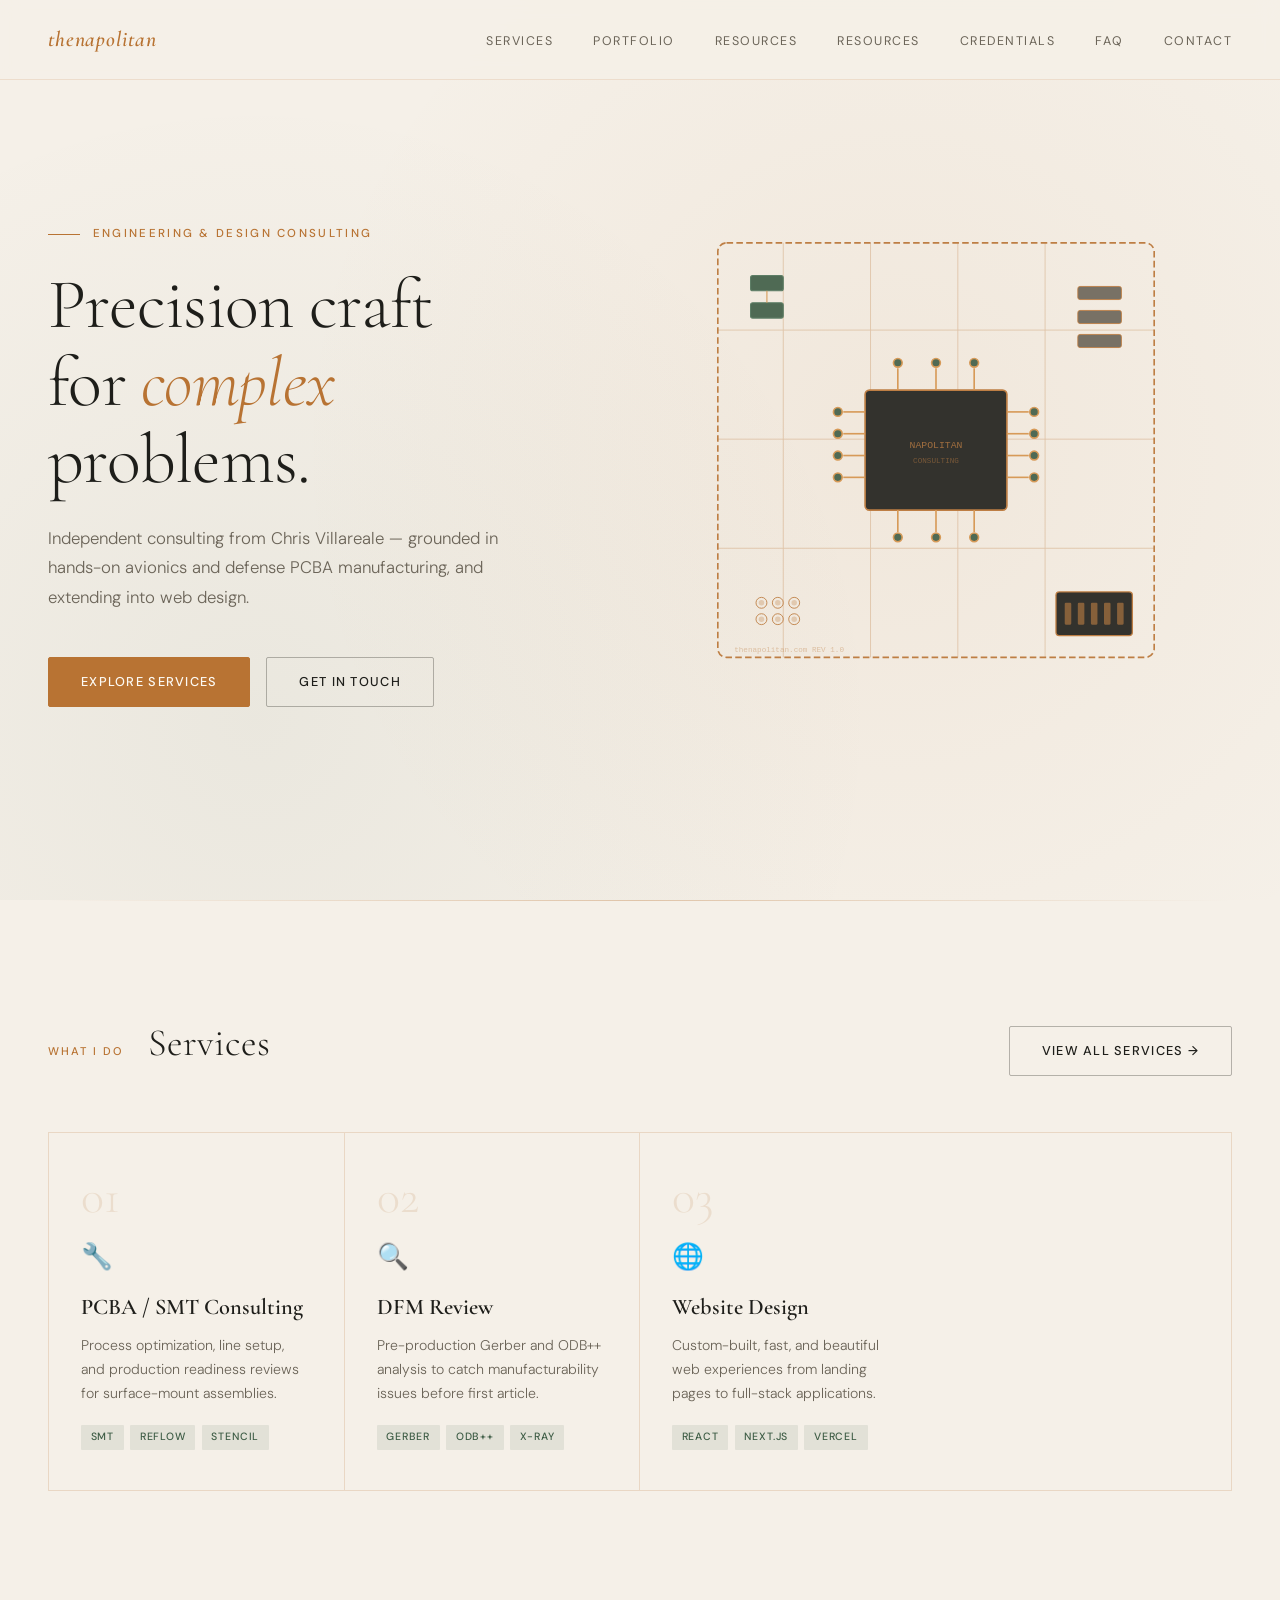
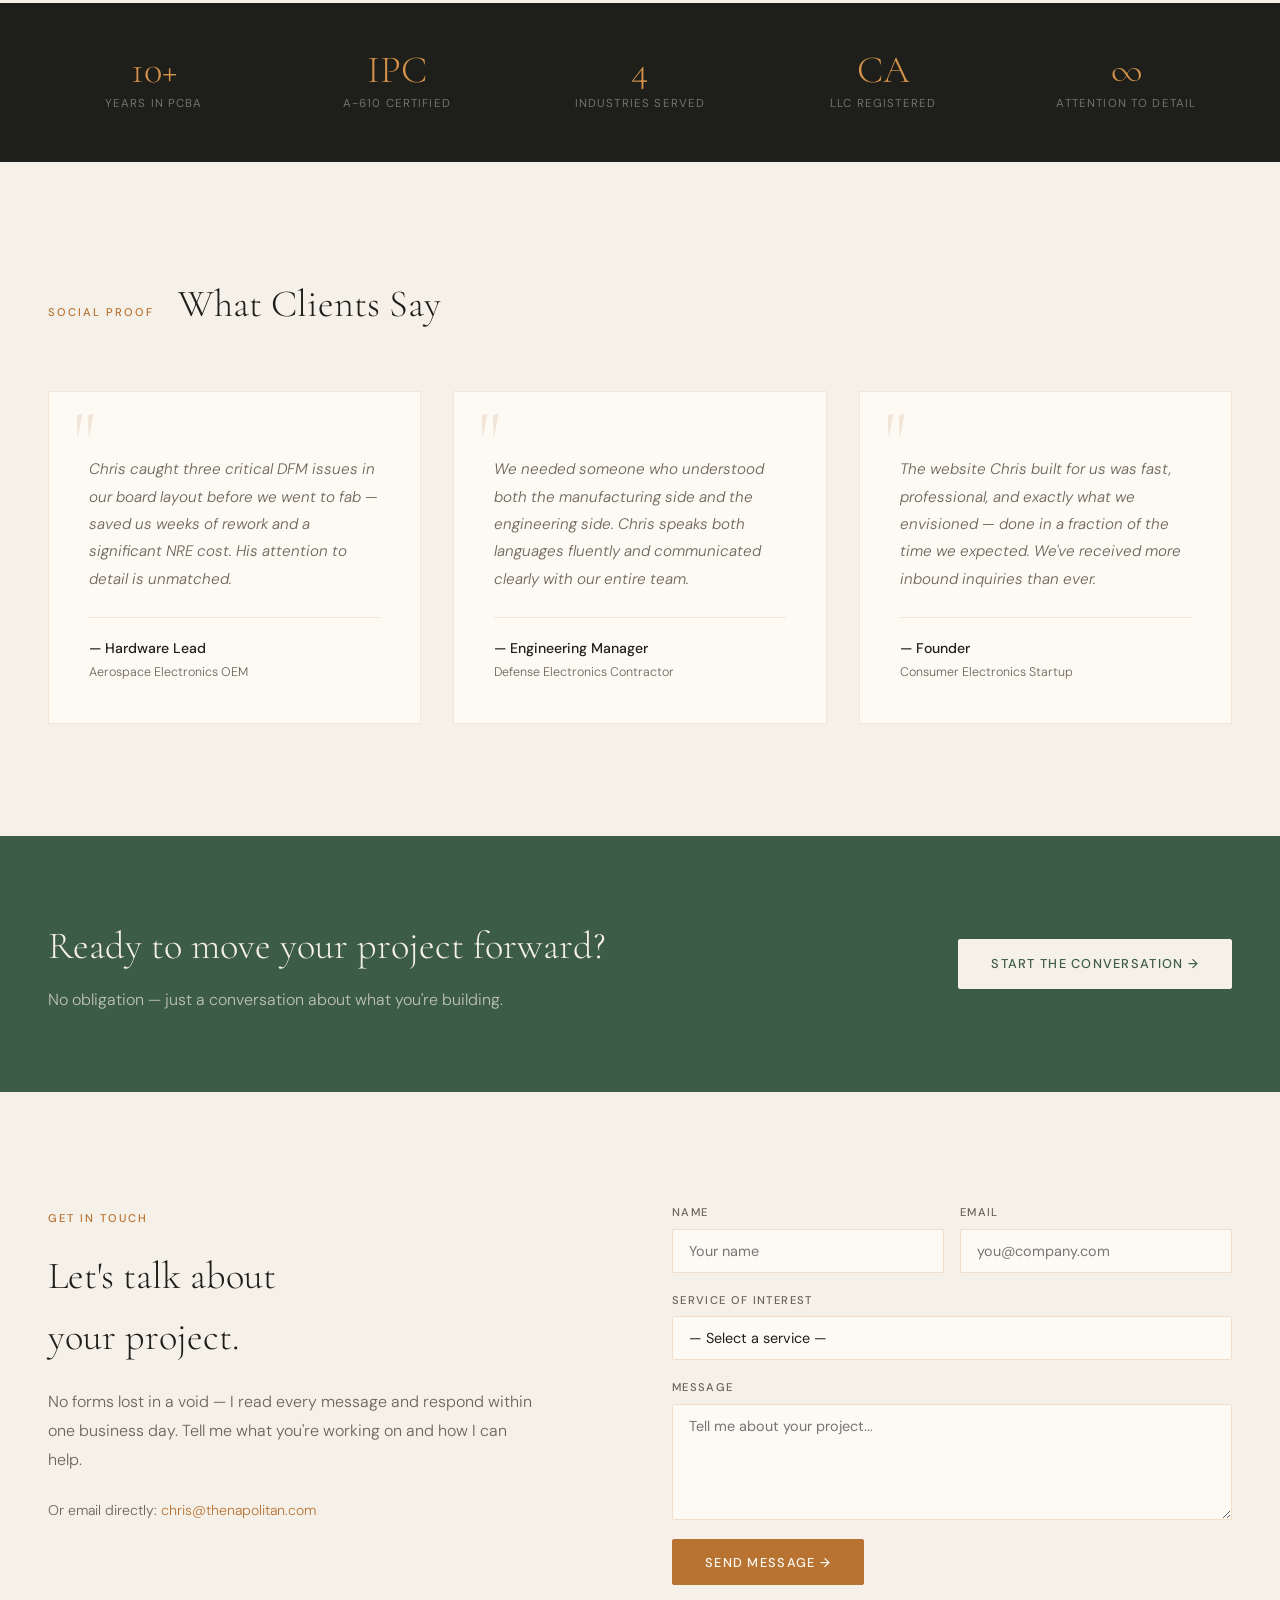
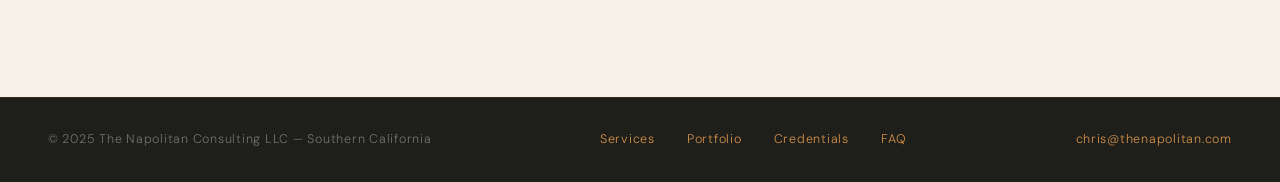
==== commit 6b03c4c2: "Site update - 2026-03-19 15:07" ====
--- a/index.html
+++ b/index.html
@@ -324,8 +324,7 @@
       <h1>Precision craft<br />for <em>complex</em><br />problems.</h1>
       <p class="hero-sub">
         Independent consulting from Chris Villareale — grounded in hands-on
-        avionics and defense PCBA manufacturing, and extending into web and
-        product design.
+        avionics and defense PCBA manufacturing, and extending into web design.
       </p>
       <div class="btn-group">
         <a href="services.html" class="btn btn-primary">Explore Services</a>
@@ -427,14 +426,7 @@
         <p class="service-desc">Custom-built, fast, and beautiful web experiences from landing pages to full-stack applications.</p>
         <div class="service-tags"><span class="tag">React</span><span class="tag">Next.js</span><span class="tag">Vercel</span></div>
       </a>
-      <a href="services.html#3d" class="service-card">
-        <div class="service-num">04</div>
-        <div class="service-icon">🖨️</div>
-        <h3>3D Printing & Product Design</h3>
-        <p class="service-desc">SolidWorks CAD and FDM prototyping for enclosures, brackets, and small-batch custom parts.</p>
-        <div class="service-tags"><span class="tag">SolidWorks</span><span class="tag">FDM</span><span class="tag">Rapid Proto</span></div>
-      </a>
-    </div>
+      </div>
   </section>
 
   <!-- CREDIBILITY BAR -->
@@ -537,7 +529,6 @@
           <option>PCBA / SMT Consulting</option>
           <option>DFM Review</option>
           <option>Website Design</option>
-          <option>3D Printing &amp; Product Design</option>
           <option>Something else</option>
         </select>
       </div>
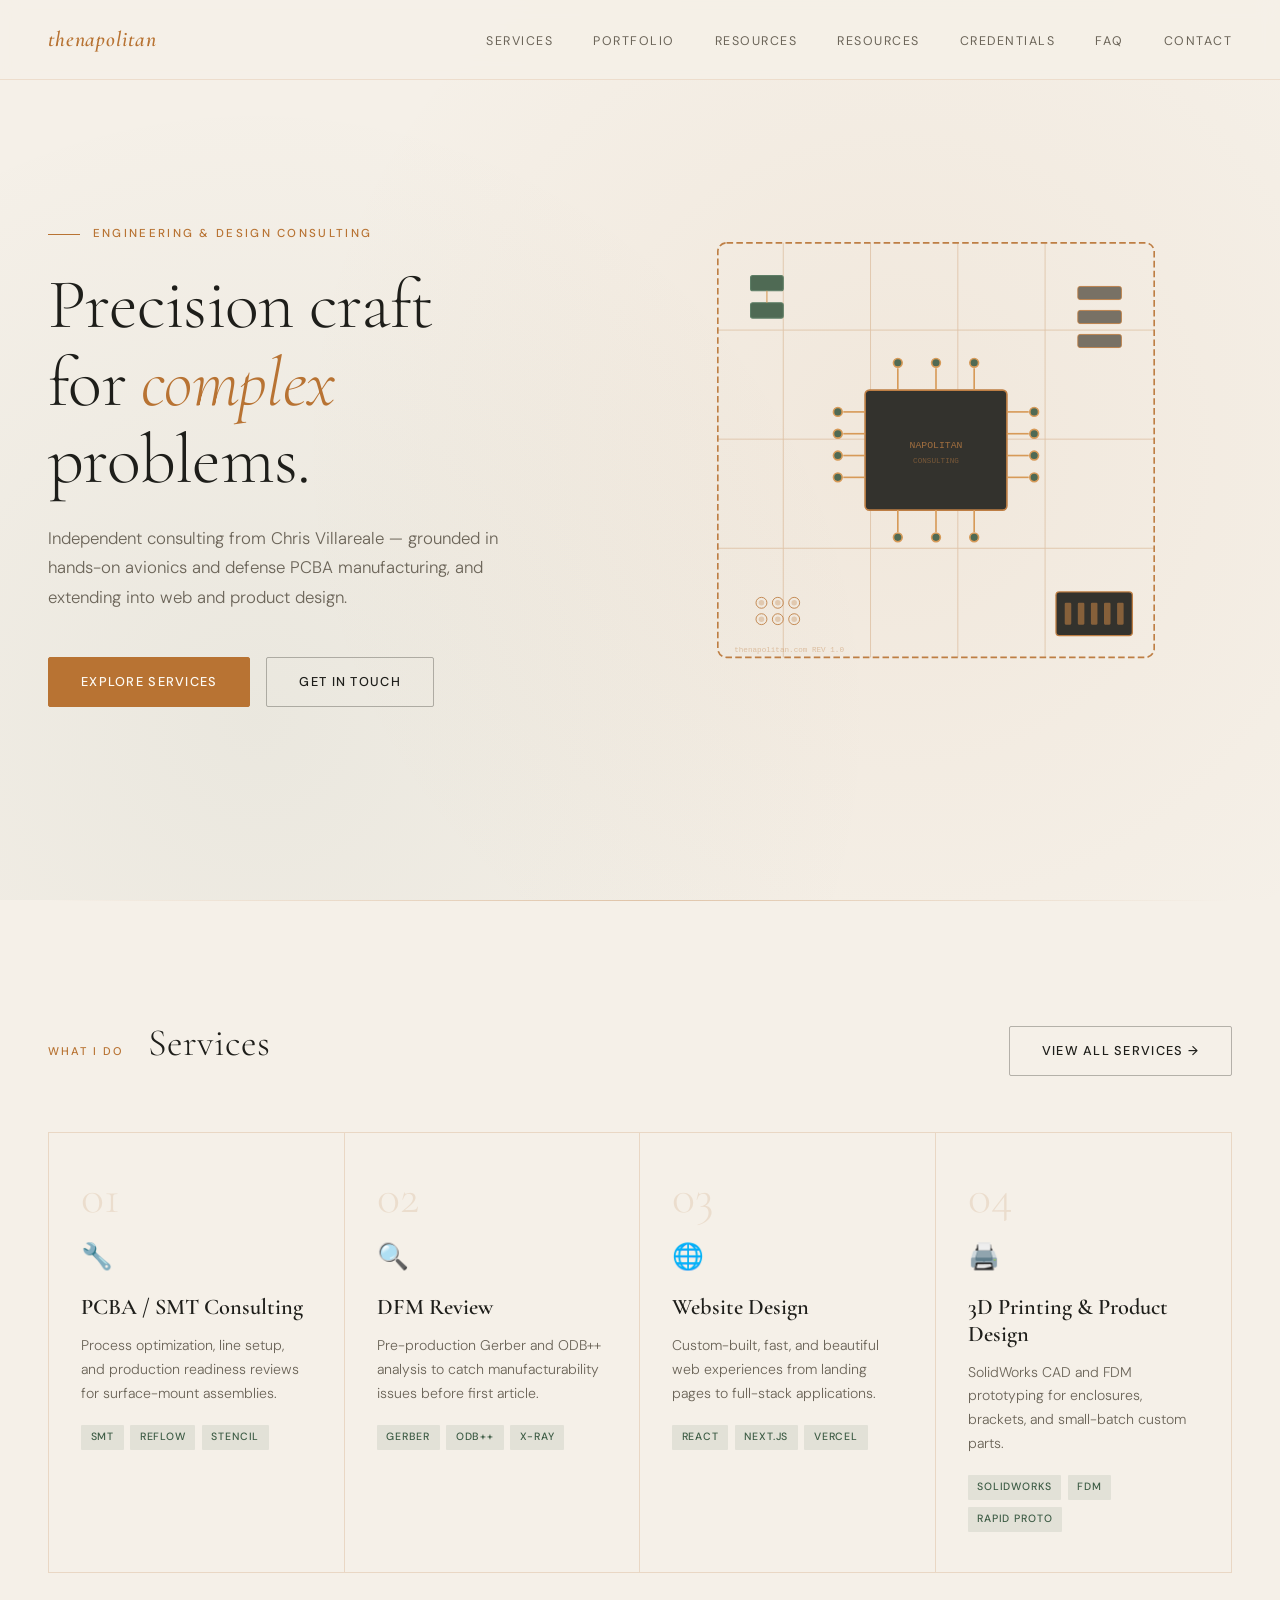
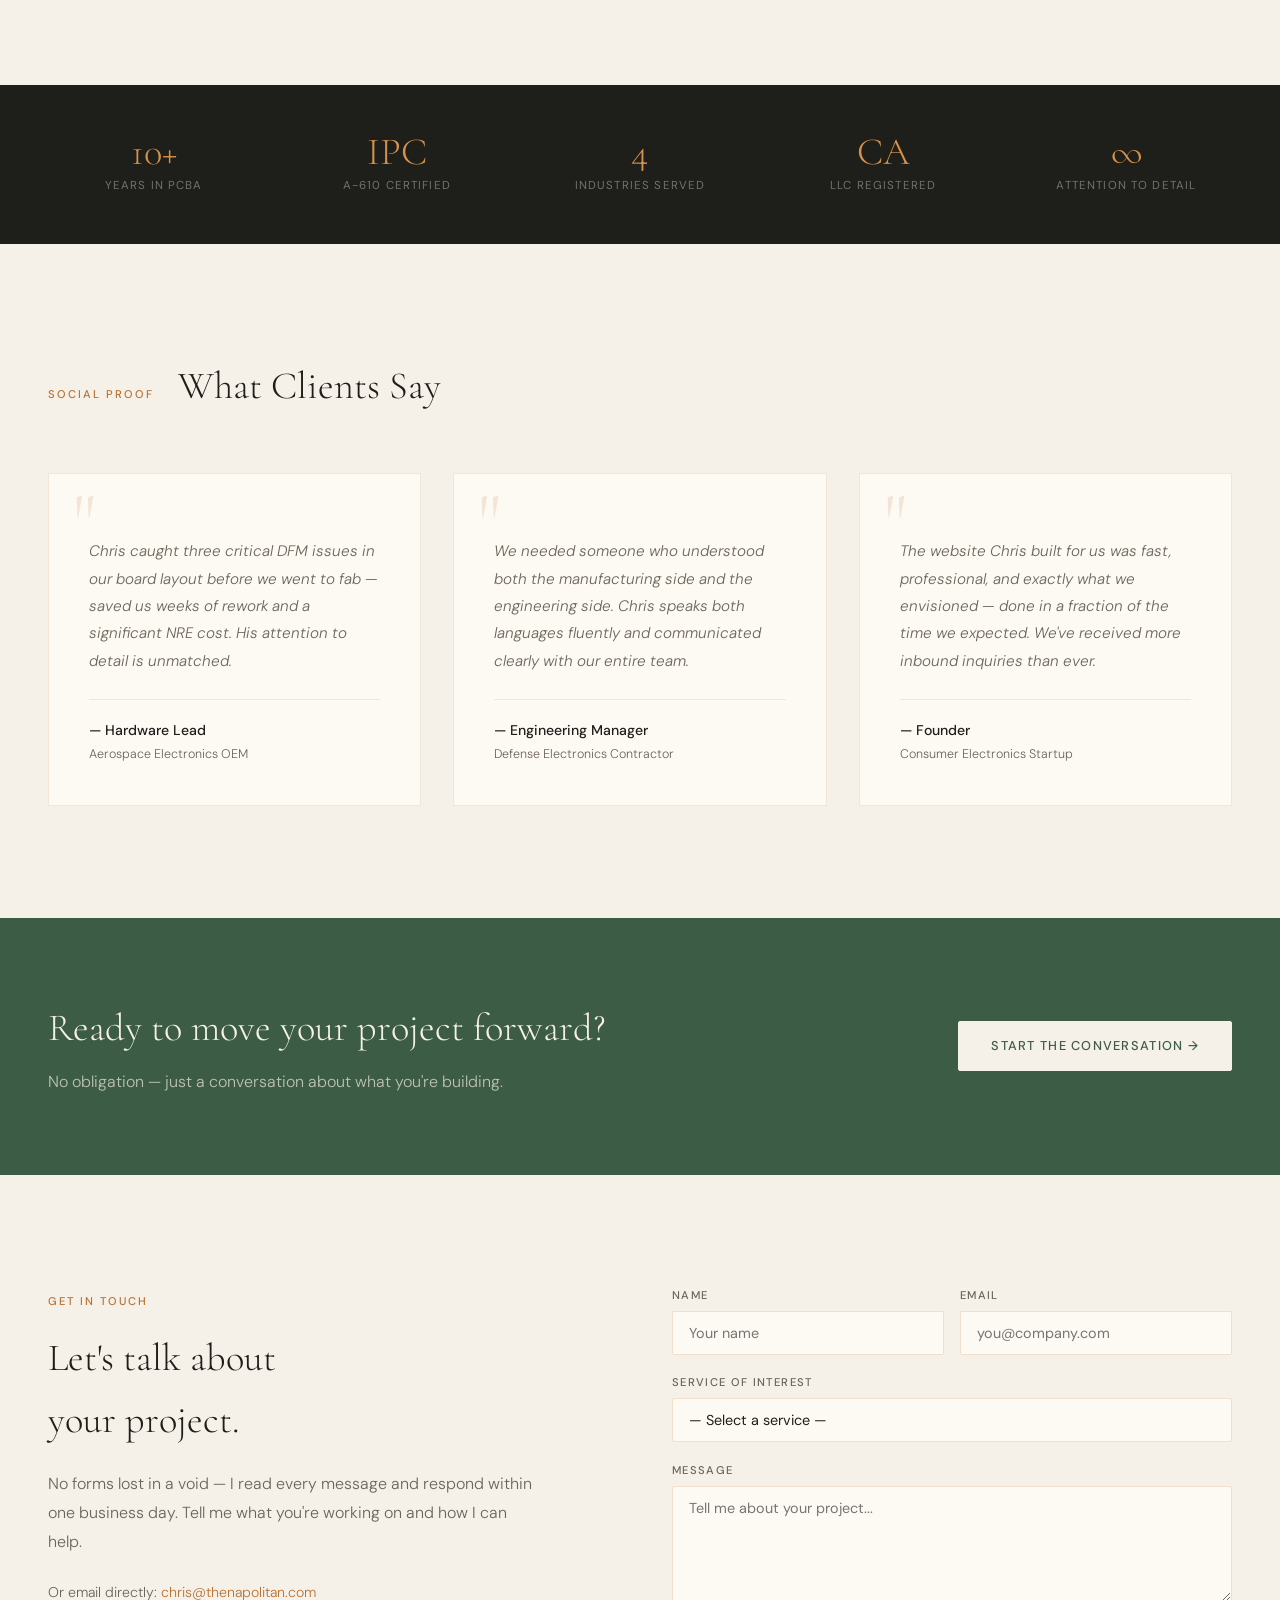
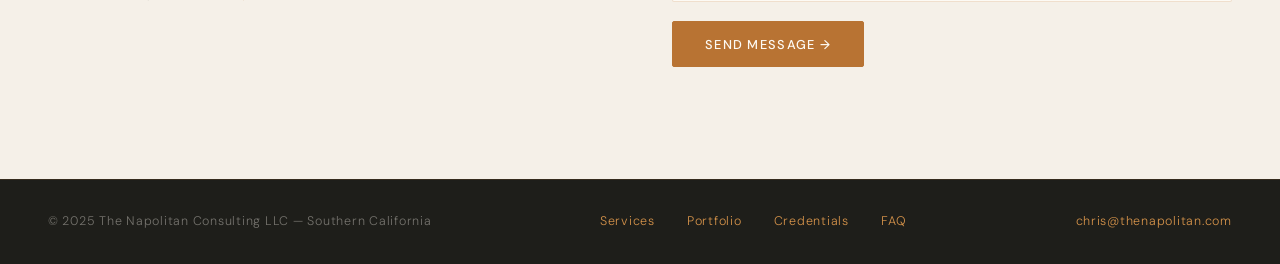
==== commit 83e5be1c: "Site update - 2026-03-19 15:10" ====
--- a/index.html
+++ b/index.html
@@ -324,7 +324,8 @@
       <h1>Precision craft<br />for <em>complex</em><br />problems.</h1>
       <p class="hero-sub">
         Independent consulting from Chris Villareale — grounded in hands-on
-        avionics and defense PCBA manufacturing, and extending into web design.
+        avionics and defense PCBA manufacturing, and extending into web and
+        product design.
       </p>
       <div class="btn-group">
         <a href="services.html" class="btn btn-primary">Explore Services</a>
@@ -426,7 +427,14 @@
         <p class="service-desc">Custom-built, fast, and beautiful web experiences from landing pages to full-stack applications.</p>
         <div class="service-tags"><span class="tag">React</span><span class="tag">Next.js</span><span class="tag">Vercel</span></div>
       </a>
-      </div>
+      <a href="services.html#3d" class="service-card">
+        <div class="service-num">04</div>
+        <div class="service-icon">🖨️</div>
+        <h3>3D Printing & Product Design</h3>
+        <p class="service-desc">SolidWorks CAD and FDM prototyping for enclosures, brackets, and small-batch custom parts.</p>
+        <div class="service-tags"><span class="tag">SolidWorks</span><span class="tag">FDM</span><span class="tag">Rapid Proto</span></div>
+      </a>
+    </div>
   </section>
 
   <!-- CREDIBILITY BAR -->
@@ -529,6 +537,7 @@
           <option>PCBA / SMT Consulting</option>
           <option>DFM Review</option>
           <option>Website Design</option>
+          <option>3D Printing &amp; Product Design</option>
           <option>Something else</option>
         </select>
       </div>
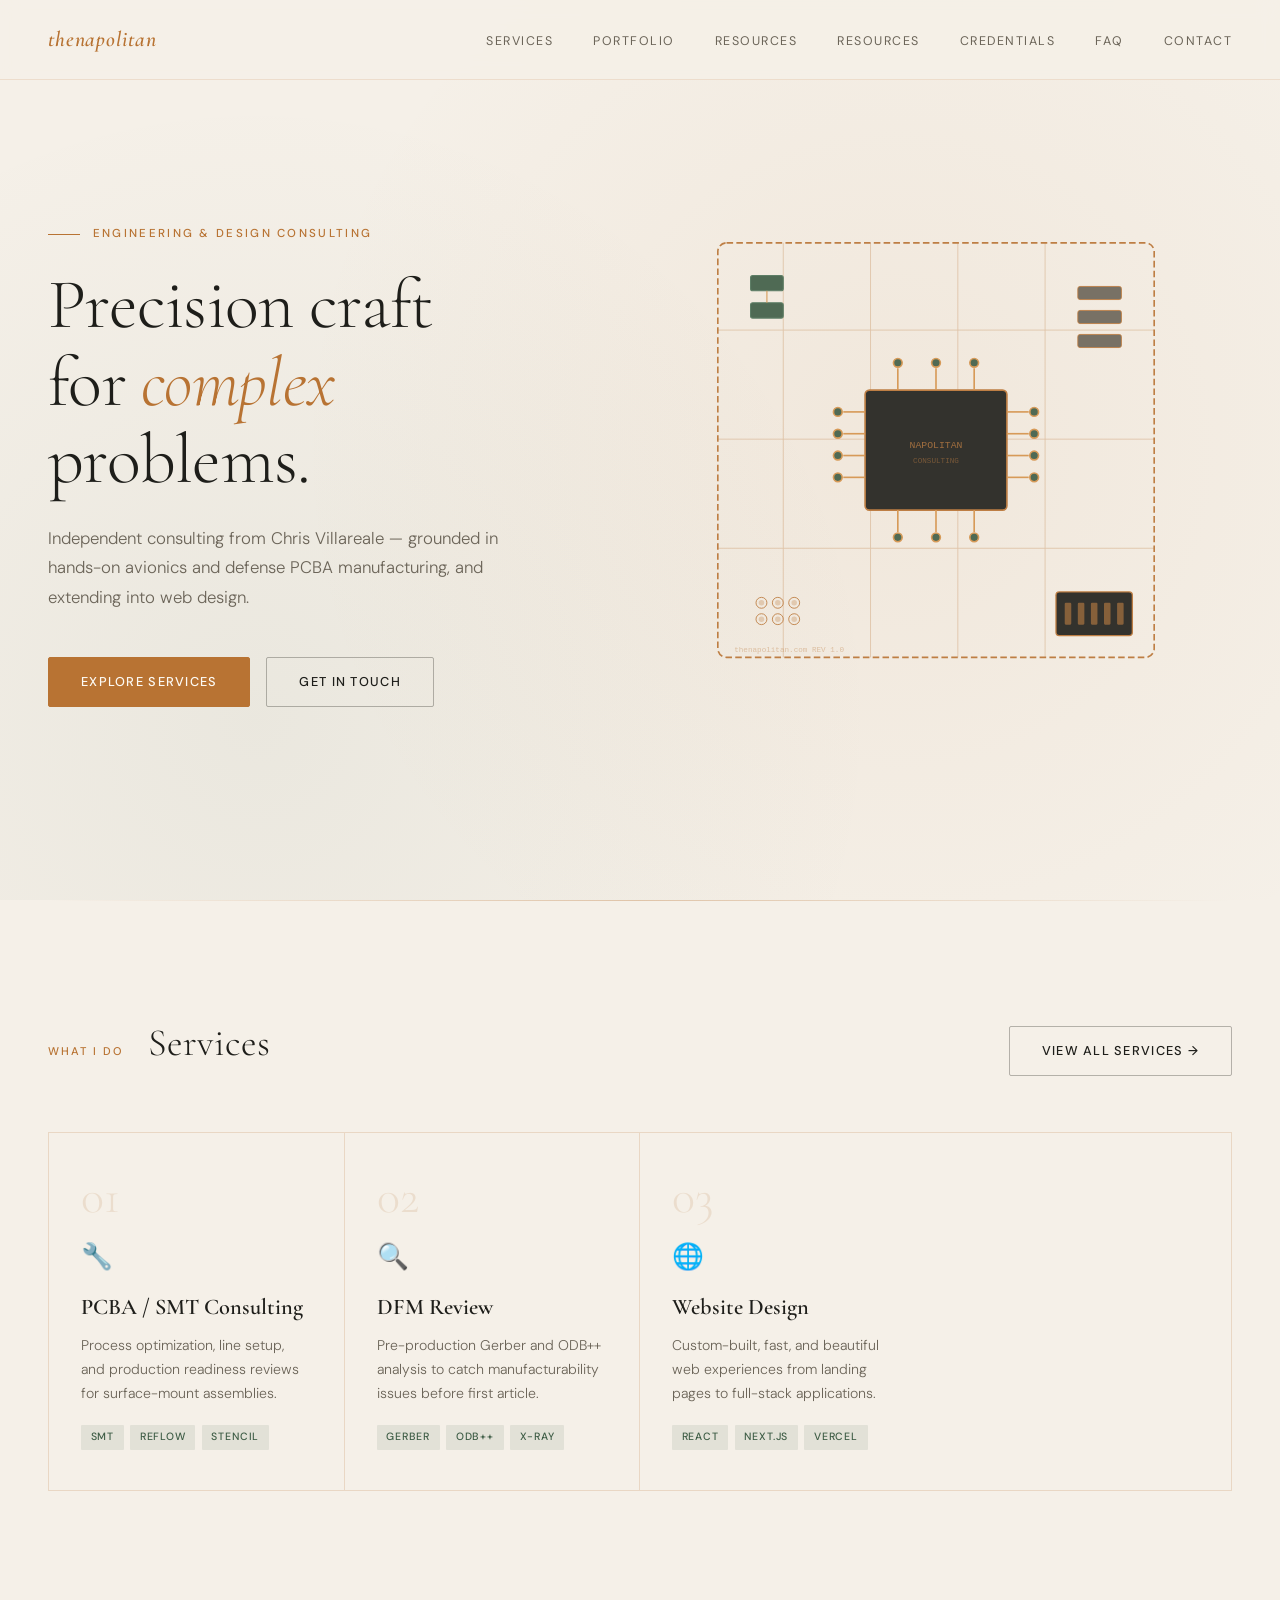
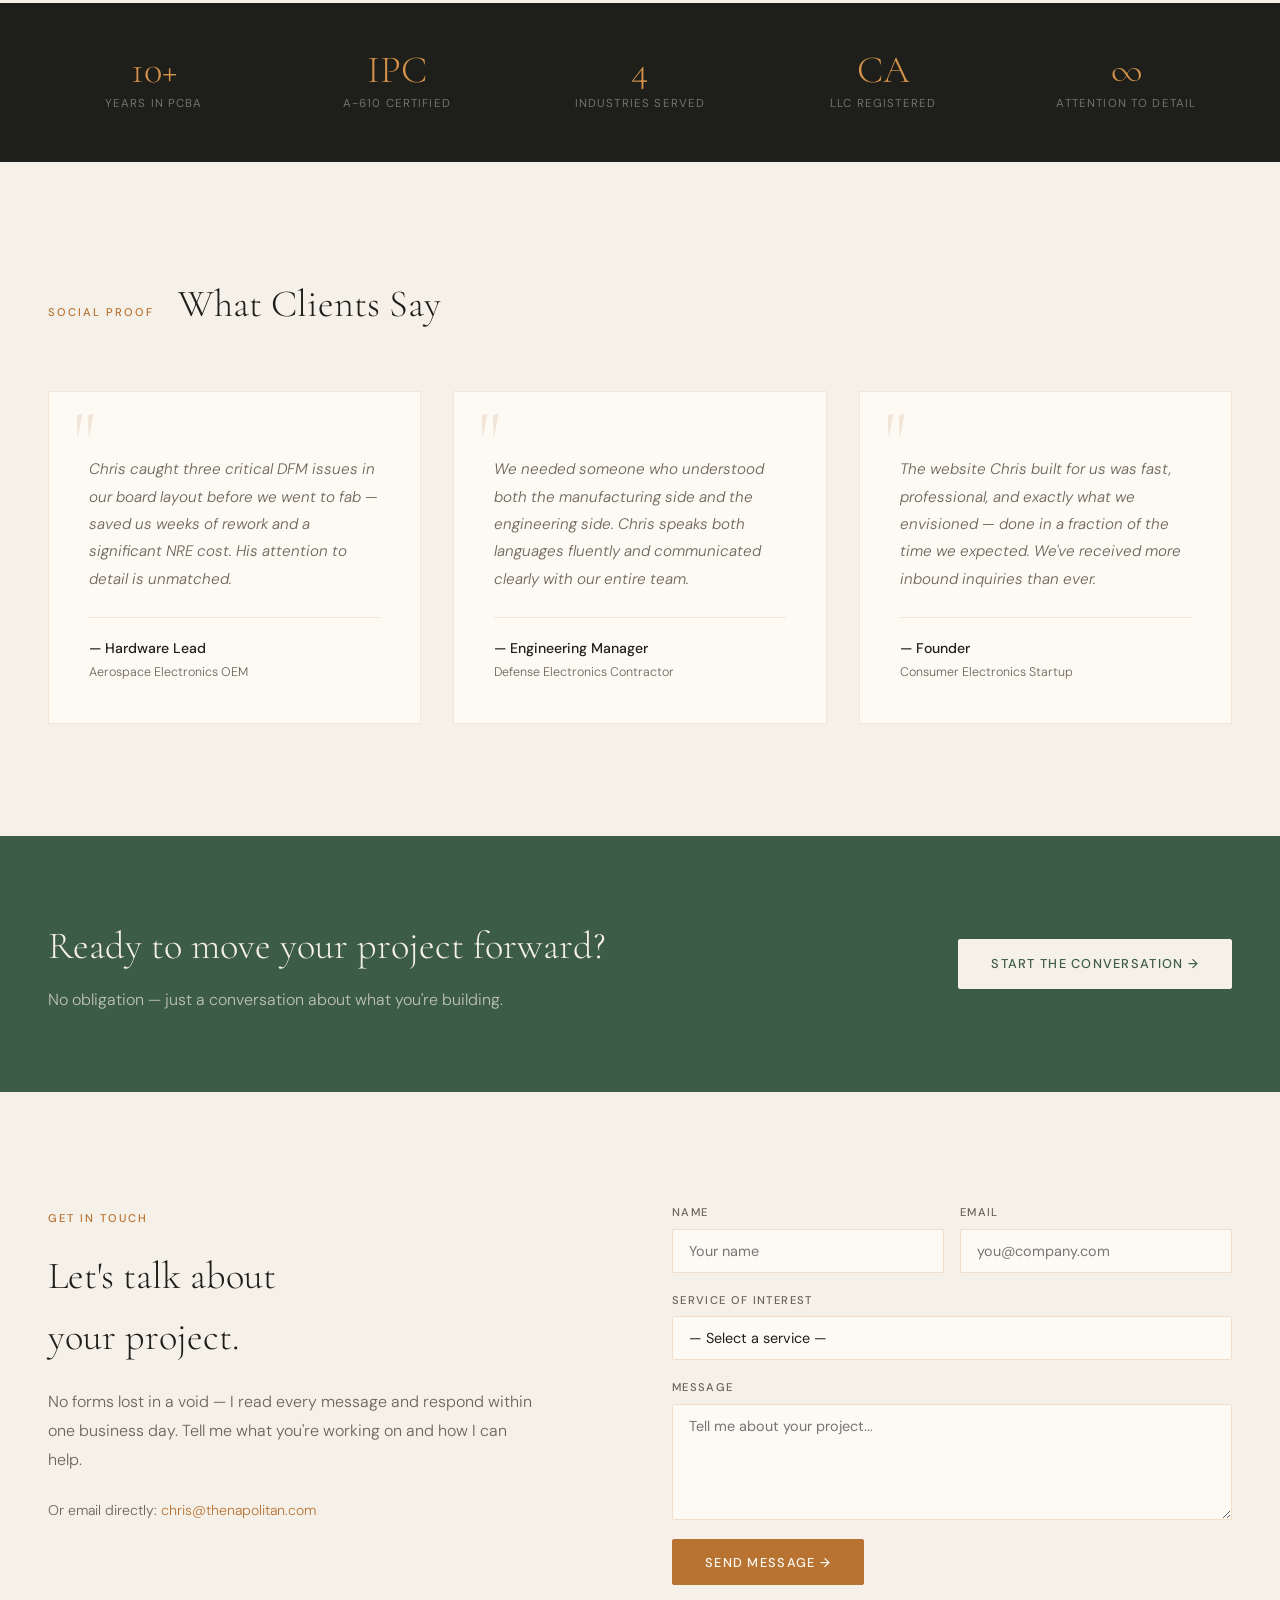
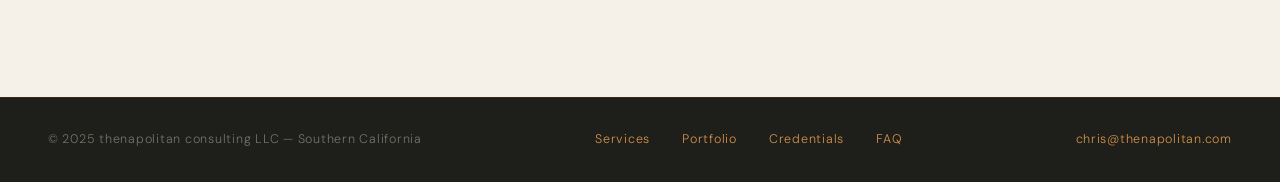
==== commit c4c4c255: "Site update - 2026-03-19 15:11" ====
--- a/index.html
+++ b/index.html
@@ -324,8 +324,7 @@
       <h1>Precision craft<br />for <em>complex</em><br />problems.</h1>
       <p class="hero-sub">
         Independent consulting from Chris Villareale — grounded in hands-on
-        avionics and defense PCBA manufacturing, and extending into web and
-        product design.
+        avionics and defense PCBA manufacturing, and extending into web design.
       </p>
       <div class="btn-group">
         <a href="services.html" class="btn btn-primary">Explore Services</a>
@@ -427,14 +426,7 @@
         <p class="service-desc">Custom-built, fast, and beautiful web experiences from landing pages to full-stack applications.</p>
         <div class="service-tags"><span class="tag">React</span><span class="tag">Next.js</span><span class="tag">Vercel</span></div>
       </a>
-      <a href="services.html#3d" class="service-card">
-        <div class="service-num">04</div>
-        <div class="service-icon">🖨️</div>
-        <h3>3D Printing & Product Design</h3>
-        <p class="service-desc">SolidWorks CAD and FDM prototyping for enclosures, brackets, and small-batch custom parts.</p>
-        <div class="service-tags"><span class="tag">SolidWorks</span><span class="tag">FDM</span><span class="tag">Rapid Proto</span></div>
-      </a>
-    </div>
+      </div>
   </section>
 
   <!-- CREDIBILITY BAR -->
@@ -537,7 +529,6 @@
           <option>PCBA / SMT Consulting</option>
           <option>DFM Review</option>
           <option>Website Design</option>
-          <option>3D Printing &amp; Product Design</option>
           <option>Something else</option>
         </select>
       </div>
@@ -553,7 +544,7 @@
   </section>
 
   <footer>
-    <span>© 2025 The Napolitan Consulting LLC — Southern California</span>
+    <span>© 2025 thenapolitan consulting LLC — Southern California</span>
     <div class="footer-links">
       <a href="services.html">Services</a>
       <a href="portfolio.html">Portfolio</a>
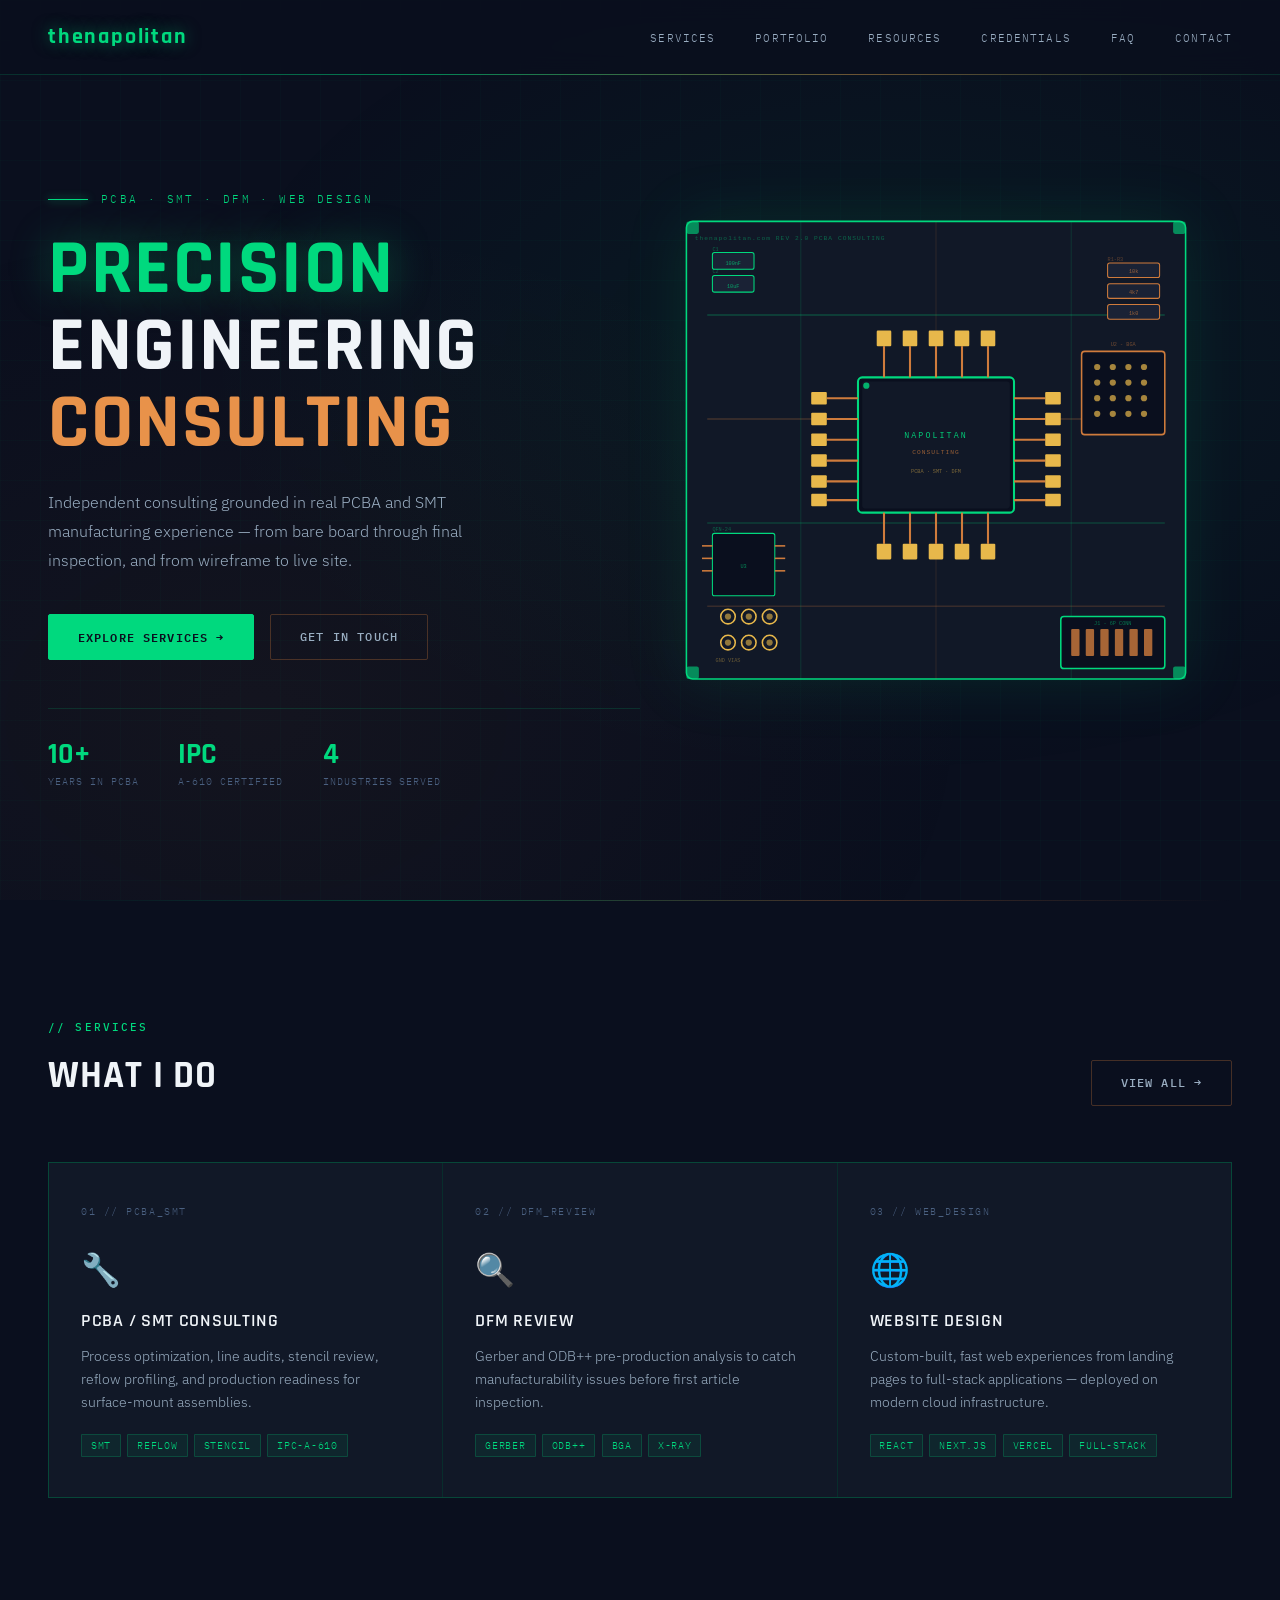
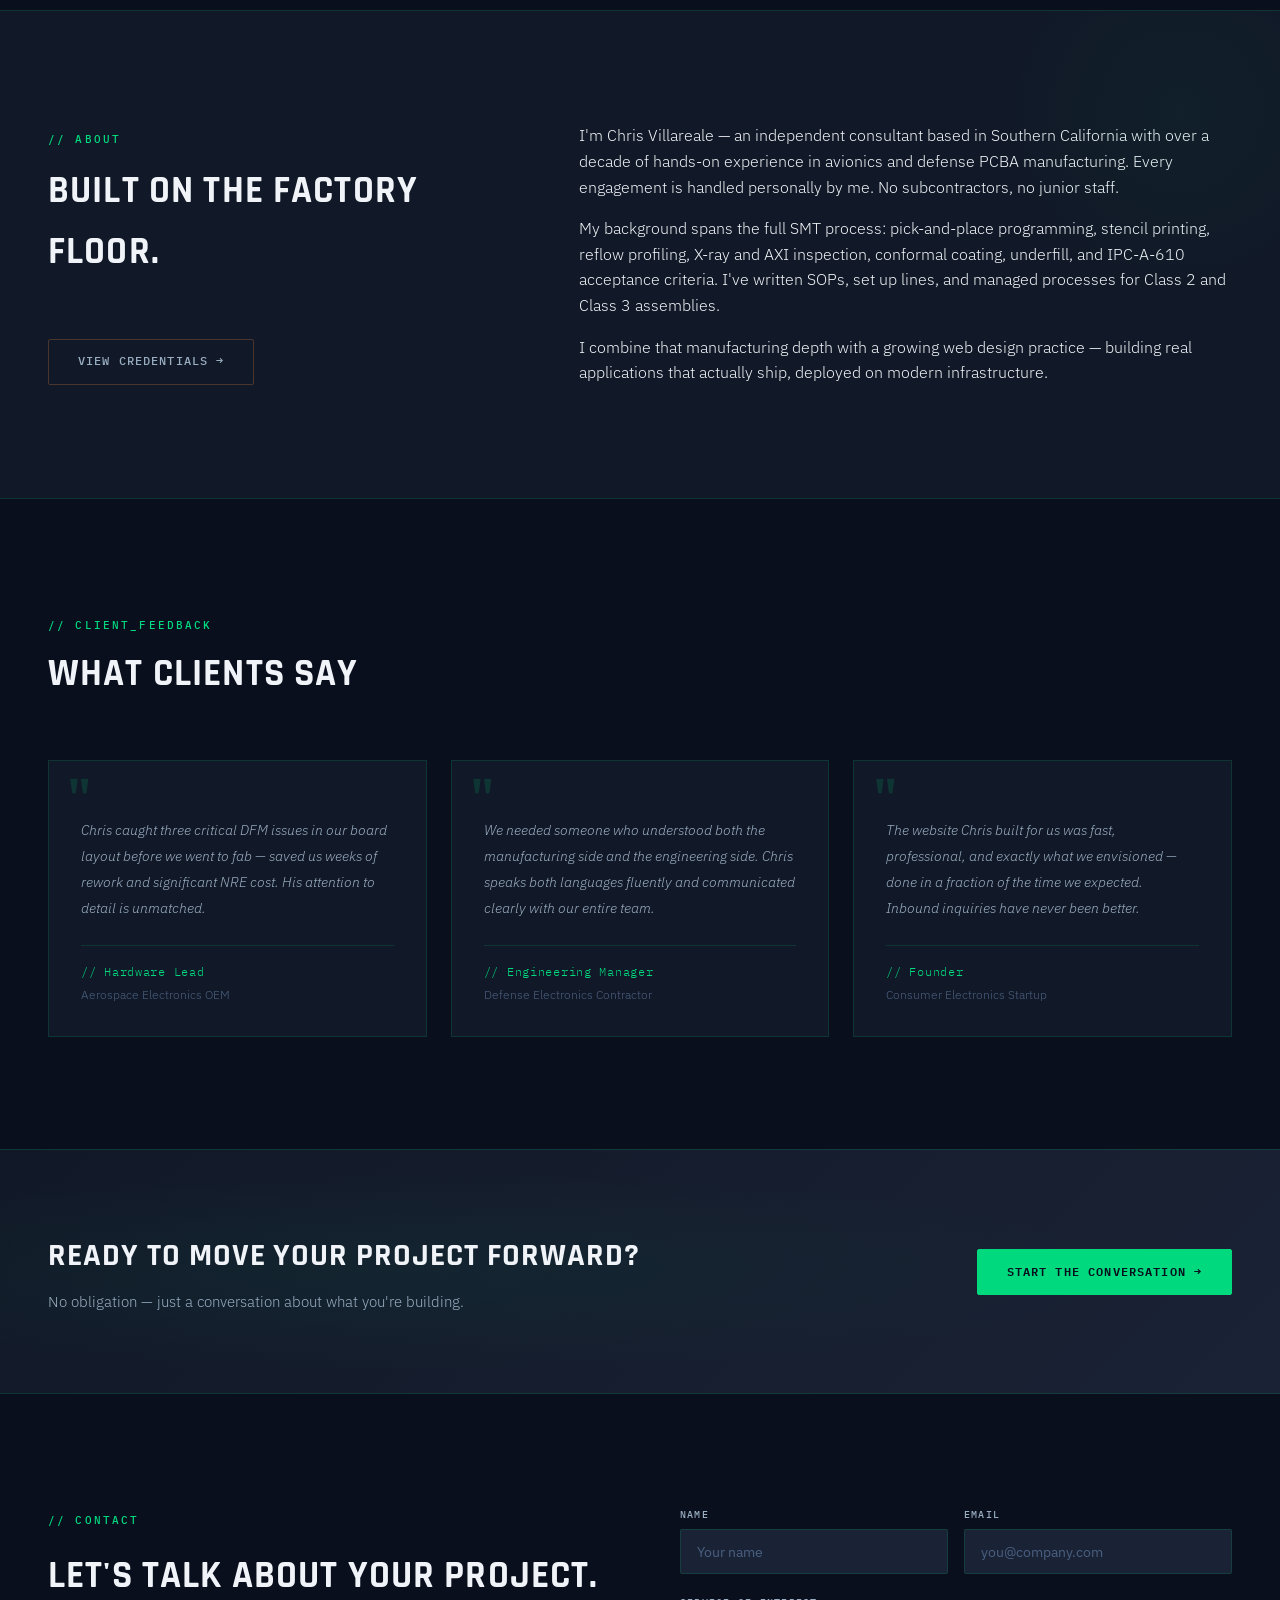
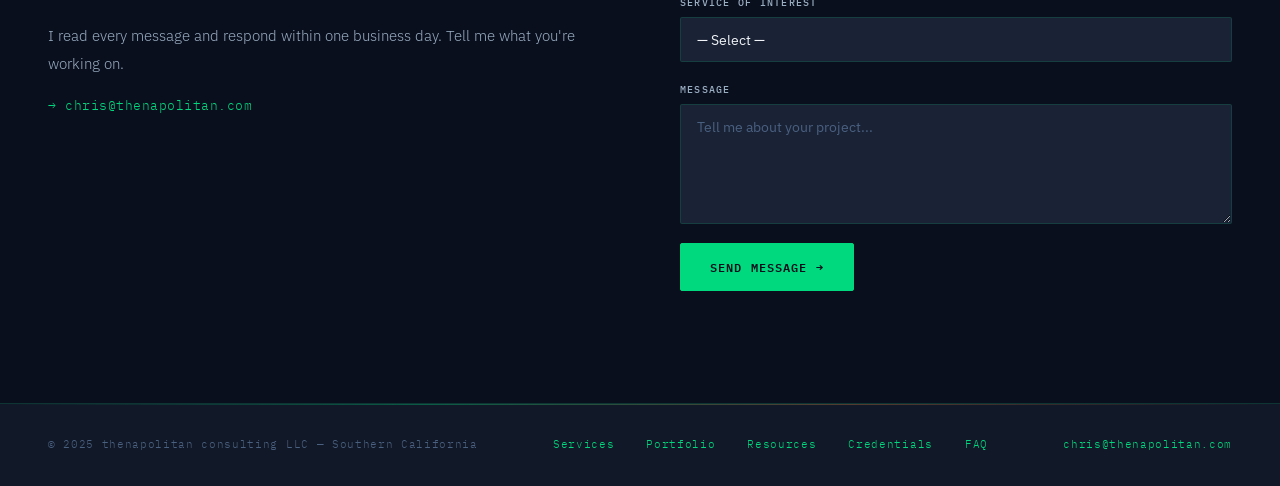
==== commit 14b46eaf: "Site update - 2026-03-19 15:19" ====
--- a/index.html
+++ b/index.html
@@ -4,11 +4,12 @@
   <meta charset="UTF-8" />
   <meta name="viewport" content="width=device-width, initial-scale=1.0" />
   <title>thenapolitan — Engineering & Design Consulting</title>
+  <link rel="icon" type="image/svg+xml" href="favicon.svg" />
   <link rel="preconnect" href="https://fonts.googleapis.com" />
   <link rel="preconnect" href="https://fonts.gstatic.com" crossorigin />
   <link rel="stylesheet" href="styles.css" />
   <style>
-    /* ─── HERO ─── */
+    /* HERO */
     .hero {
       min-height: 100vh;
       display: grid;
@@ -17,31 +18,33 @@
       padding: 0 3rem;
       position: relative;
       overflow: hidden;
+      z-index: 1;
     }
 
     .hero::before {
       content: '';
       position: absolute;
       inset: 0;
-      background-image:
-        radial-gradient(circle at 70% 50%, rgba(184,115,51,0.07) 0%, transparent 60%),
-        radial-gradient(circle at 20% 80%, rgba(61,92,69,0.06) 0%, transparent 50%);
+      background:
+        radial-gradient(ellipse at 70% 40%, rgba(0,217,126,0.06) 0%, transparent 55%),
+        radial-gradient(ellipse at 20% 80%, rgba(207,123,60,0.05) 0%, transparent 50%);
       pointer-events: none;
     }
 
     .hero-text {
-      padding-top: 6rem;
-      padding-bottom: 4rem;
+      padding-top: 5rem;
       animation: fadeUp 0.9s ease both;
+      position: relative;
+      z-index: 2;
     }
 
     .hero-eyebrow {
-      font-size: 0.72rem;
-      font-weight: 500;
-      letter-spacing: 0.2em;
+      font-family: 'IBM Plex Mono', monospace;
+      font-size: 0.68rem;
+      letter-spacing: 0.22em;
       text-transform: uppercase;
-      color: var(--copper);
-      margin-bottom: 1.4rem;
+      color: var(--mask-green);
+      margin-bottom: 1.5rem;
       display: flex;
       align-items: center;
       gap: 0.8rem;
@@ -50,257 +53,365 @@
     .hero-eyebrow::before {
       content: '';
       display: block;
-      width: 2rem;
+      width: 2.5rem;
       height: 1px;
-      background: var(--copper);
+      background: var(--mask-green);
+      box-shadow: 0 0 8px var(--mask-green);
     }
 
     h1 {
-      font-family: 'Cormorant Garamond', serif;
-      font-size: clamp(3rem, 5.5vw, 5rem);
-      font-weight: 300;
-      line-height: 1.1;
-      letter-spacing: -0.01em;
-      color: var(--charcoal);
+      font-family: 'Rajdhani', sans-serif;
+      font-size: clamp(3rem, 6vw, 5.5rem);
+      font-weight: 700;
+      line-height: 1.0;
+      letter-spacing: 0.02em;
+      text-transform: uppercase;
+      color: var(--silk);
       margin-bottom: 1.6rem;
     }
 
-    h1 em { font-style: italic; color: var(--copper); }
+    h1 .accent-green {
+      color: var(--mask-green);
+      text-shadow: 0 0 40px rgba(0,217,126,0.35);
+      display: block;
+    }
+
+    h1 .accent-copper {
+      color: var(--copper-lt);
+      display: block;
+    }
 
     .hero-sub {
-      font-size: 1.05rem;
-      color: var(--stone);
-      max-width: 42ch;
-      margin-bottom: 2.8rem;
-      line-height: 1.75;
+      font-size: 1rem;
+      color: var(--silk-dim);
+      max-width: 44ch;
+      margin-bottom: 2.5rem;
+      line-height: 1.8;
     }
 
     .btn-group { display: flex; gap: 1rem; flex-wrap: wrap; }
 
+    /* STATS STRIP */
+    .hero-stats {
+      display: flex;
+      gap: 2.5rem;
+      margin-top: 3rem;
+      padding-top: 2rem;
+      border-top: 1px solid var(--border);
+    }
+
+    .hero-stat-num {
+      font-family: 'Rajdhani', sans-serif;
+      font-size: 1.8rem;
+      font-weight: 700;
+      color: var(--mask-green);
+      line-height: 1;
+    }
+
+    .hero-stat-label {
+      font-family: 'IBM Plex Mono', monospace;
+      font-size: 0.6rem;
+      letter-spacing: 0.1em;
+      text-transform: uppercase;
+      color: var(--silk-muted);
+      margin-top: 0.25rem;
+    }
+
+    /* PCB BOARD VISUAL */
     .hero-visual {
       display: flex;
       align-items: center;
       justify-content: center;
-      animation: fadeIn 1.2s ease both 0.3s;
-    }
-
-    .hero-visual svg { width: min(480px, 90%); opacity: 0.9; }
-
-    /* ─── SERVICES PREVIEW ─── */
-    .services-preview {
+      animation: fadeIn 1.2s ease both 0.4s;
+      position: relative;
+      z-index: 2;
+    }
+
+    .hero-visual svg {
+      width: min(520px, 100%);
+      filter: drop-shadow(0 0 30px rgba(0,217,126,0.1));
+    }
+
+    /* SVG trace animation */
+    .trace-anim {
+      stroke-dasharray: 1000;
+      stroke-dashoffset: 1000;
+      animation: traceGrow 3s ease forwards;
+    }
+
+    @keyframes traceGrow {
+      to { stroke-dashoffset: 0; }
+    }
+
+    .trace-anim-delay { animation-delay: 0.5s; }
+    .trace-anim-delay2 { animation-delay: 1s; }
+    .trace-anim-delay3 { animation-delay: 1.5s; }
+
+    /* SERVICES SECTION */
+    .services-section {
       padding: 7rem 3rem;
+      position: relative;
+      z-index: 1;
     }
 
     .section-header {
       display: flex;
-      align-items: baseline;
+      align-items: flex-end;
       justify-content: space-between;
       margin-bottom: 3.5rem;
       flex-wrap: wrap;
       gap: 1rem;
     }
 
-    .section-header-left { display: flex; align-items: baseline; gap: 1.5rem; }
-
     .services-grid {
       display: grid;
-      grid-template-columns: repeat(4, 1fr);
-      gap: 0;
-      border: 1px solid rgba(184,115,51,0.2);
+      grid-template-columns: repeat(3, 1fr);
+      gap: 1px;
+      background: var(--border);
+      border: 1px solid var(--border);
     }
 
     .service-card {
+      background: var(--substrate-lt);
       padding: 2.5rem 2rem;
-      border-right: 1px solid rgba(184,115,51,0.2);
       position: relative;
       overflow: hidden;
-      transition: background 0.3s ease;
+      transition: background 0.3s;
       text-decoration: none;
       display: block;
     }
 
-    .service-card:last-child { border-right: none; }
-
-    .service-card::after {
+    .service-card::before {
       content: '';
       position: absolute;
-      bottom: 0; left: 0; right: 0;
-      height: 3px;
-      background: var(--copper);
+      top: 0; left: 0; right: 0;
+      height: 2px;
+      background: linear-gradient(90deg, var(--mask-green), var(--copper));
       transform: scaleX(0);
       transform-origin: left;
-      transition: transform 0.3s ease;
-    }
-
-    .service-card:hover { background: var(--white); }
-    .service-card:hover::after { transform: scaleX(1); }
-
-    .service-num {
-      font-family: 'Cormorant Garamond', serif;
-      font-size: 3rem;
-      font-weight: 300;
-      color: rgba(184,115,51,0.15);
-      line-height: 1;
+      transition: transform 0.35s ease;
+    }
+
+    .service-card:hover { background: var(--substrate-md); }
+    .service-card:hover::before { transform: scaleX(1); }
+
+    .service-card-num {
+      font-family: 'IBM Plex Mono', monospace;
+      font-size: 0.65rem;
+      letter-spacing: 0.15em;
+      color: var(--silk-muted);
+      margin-bottom: 1.5rem;
+    }
+
+    .service-card-icon {
+      font-size: 2rem;
       margin-bottom: 1rem;
-    }
-
-    .service-icon { font-size: 1.6rem; margin-bottom: 1rem; }
-
-    .service-card h3 { margin-bottom: 0.8rem; }
-
-    .service-desc { font-size: 0.88rem; color: var(--stone); line-height: 1.7; }
-
-    .service-tags { margin-top: 1.2rem; display: flex; flex-wrap: wrap; gap: 0.4rem; }
-
-    /* ─── CREDIBILITY BAR ─── */
-    .cred-bar {
-      background: var(--charcoal);
-      padding: 3rem;
+      display: block;
+    }
+
+    .service-card h3 { margin-bottom: 0.8rem; font-size: 1.1rem; }
+
+    .service-card p {
+      font-size: 0.85rem;
+      color: var(--silk-dim);
+      line-height: 1.7;
+    }
+
+    .service-tags {
+      margin-top: 1.2rem;
+      display: flex;
+      flex-wrap: wrap;
+      gap: 0.4rem;
+    }
+
+    /* ABOUT / DARK SECTION */
+    .about-section {
+      padding: 7rem 3rem;
+      background: var(--substrate-lt);
+      border-top: 1px solid var(--border);
+      border-bottom: 1px solid var(--border);
       display: grid;
-      grid-template-columns: repeat(5, 1fr);
-      gap: 2rem;
-      text-align: center;
-    }
-
-    .cred-item {}
-
-    .cred-num {
-      font-family: 'Cormorant Garamond', serif;
-      font-size: 2.4rem;
-      font-weight: 300;
-      color: var(--copper-lt);
-      line-height: 1;
-    }
-
-    .cred-label {
-      font-size: 0.72rem;
-      font-weight: 400;
-      letter-spacing: 0.1em;
-      text-transform: uppercase;
-      color: rgba(245,240,232,0.4);
-      margin-top: 0.4rem;
-    }
-
-    /* ─── TESTIMONIALS ─── */
-    .testimonials {
+      grid-template-columns: 1fr 1.5fr;
+      gap: 6rem;
+      align-items: center;
+      position: relative;
+      z-index: 1;
+      overflow: hidden;
+    }
+
+    .about-section::after {
+      content: '';
+      position: absolute;
+      right: -100px;
+      top: -100px;
+      width: 400px;
+      height: 400px;
+      border-radius: 50%;
+      background: radial-gradient(circle, rgba(0,217,126,0.04) 0%, transparent 70%);
+      pointer-events: none;
+    }
+
+    .about-section h2 { margin-top: 0.6rem; margin-bottom: 1.5rem; }
+
+    .about-body {
+      font-size: 0.95rem;
+      color: var(--silk-dim);
+      line-height: 1.85;
+    }
+
+    .about-body p + p { margin-top: 1rem; }
+
+    /* TESTIMONIALS */
+    .testimonials-section {
       padding: 7rem 3rem;
+      position: relative;
+      z-index: 1;
     }
 
     .testimonial-grid {
       display: grid;
       grid-template-columns: repeat(3, 1fr);
-      gap: 2rem;
+      gap: 1.5rem;
       margin-top: 3.5rem;
     }
 
     .testimonial-card {
-      background: var(--white);
-      border: 1px solid rgba(184,115,51,0.15);
-      padding: 2.5rem;
-      position: relative;
-    }
+      background: var(--substrate-lt);
+      border: 1px solid var(--border);
+      padding: 2rem;
+      position: relative;
+      transition: border-color 0.3s;
+    }
+
+    .testimonial-card:hover { border-color: rgba(0,217,126,0.3); }
 
     .testimonial-card::before {
       content: '"';
-      font-family: 'Cormorant Garamond', serif;
-      font-size: 5rem;
-      font-weight: 300;
-      color: rgba(184,115,51,0.15);
+      font-family: 'Rajdhani', sans-serif;
+      font-size: 4rem;
+      font-weight: 700;
+      color: var(--mask-green);
+      opacity: 0.15;
       position: absolute;
       top: 0.5rem;
-      left: 1.5rem;
+      left: 1.2rem;
       line-height: 1;
     }
 
     .testimonial-text {
-      font-size: 0.95rem;
-      color: var(--stone);
-      line-height: 1.8;
+      font-size: 0.88rem;
+      color: var(--silk-dim);
+      line-height: 1.85;
       font-style: italic;
       margin-top: 1.5rem;
     }
 
     .testimonial-author {
       margin-top: 1.5rem;
-      padding-top: 1.2rem;
-      border-top: 1px solid rgba(184,115,51,0.15);
+      padding-top: 1rem;
+      border-top: 1px solid var(--border);
     }
 
     .author-name {
-      font-size: 0.88rem;
-      font-weight: 500;
-      color: var(--charcoal);
+      font-family: 'IBM Plex Mono', monospace;
+      font-size: 0.75rem;
+      color: var(--mask-green);
+      letter-spacing: 0.06em;
     }
 
     .author-title {
-      font-size: 0.78rem;
-      color: var(--stone);
+      font-size: 0.75rem;
+      color: var(--silk-muted);
       margin-top: 0.2rem;
     }
 
-    /* ─── CTA BANNER ─── */
+    /* CTA BANNER */
     .cta-banner {
-      background: var(--green);
       padding: 5rem 3rem;
+      background: linear-gradient(135deg, var(--substrate-lt) 0%, var(--substrate-md) 100%);
+      border-top: 1px solid var(--border);
+      border-bottom: 1px solid var(--border);
       display: flex;
       align-items: center;
       justify-content: space-between;
       gap: 2rem;
       flex-wrap: wrap;
-    }
-
-    .cta-banner h2 {
-      color: var(--cream);
-      font-size: clamp(1.8rem, 3vw, 2.4rem);
-    }
-
-    .cta-banner p {
-      color: rgba(245,240,232,0.7);
-      margin-top: 0.6rem;
-      font-size: 1rem;
-    }
-
-    .btn-light {
-      background: var(--cream);
-      color: var(--green);
-      border: 1px solid var(--cream);
-      white-space: nowrap;
-    }
-
-    .btn-light:hover {
-      background: var(--white);
-      border-color: var(--white);
-    }
-
-    /* ─── ANIMATIONS ─── */
-    @keyframes fadeUp {
-      from { opacity: 0; transform: translateY(24px); }
-      to   { opacity: 1; transform: translateY(0); }
-    }
-
-    @keyframes fadeIn {
-      from { opacity: 0; }
-      to   { opacity: 1; }
-    }
-
+      position: relative;
+      z-index: 1;
+      overflow: hidden;
+    }
+
+    .cta-banner::before {
+      content: '';
+      position: absolute;
+      inset: 0;
+      background: radial-gradient(ellipse at 30% 50%, rgba(0,217,126,0.05) 0%, transparent 60%);
+    }
+
+    .cta-banner h2 { font-size: clamp(1.6rem, 2.5vw, 2.2rem); }
+    .cta-banner p { color: var(--silk-dim); margin-top: 0.5rem; font-size: 0.95rem; }
+
+    /* CONTACT */
+    .contact-section {
+      padding: 7rem 3rem;
+      display: grid;
+      grid-template-columns: 1fr 1fr;
+      gap: 5rem;
+      align-items: start;
+      position: relative;
+      z-index: 1;
+    }
+
+    .contact-section h2 { margin-top: 0.8rem; margin-bottom: 1rem; }
+
+    .contact-section p {
+      font-size: 0.95rem;
+      color: var(--silk-dim);
+      line-height: 1.8;
+    }
+
+    .contact-email-link {
+      display: inline-flex;
+      align-items: center;
+      gap: 0.5rem;
+      margin-top: 1.2rem;
+      font-family: 'IBM Plex Mono', monospace;
+      font-size: 0.8rem;
+      color: var(--mask-green);
+      text-decoration: none;
+      letter-spacing: 0.04em;
+    }
+
+    .contact-email-link:hover { color: var(--gold); }
+
+    .contact-form { display: flex; flex-direction: column; gap: 1.2rem; }
+
+    .field-row { display: grid; grid-template-columns: 1fr 1fr; gap: 1rem; }
+
+    .form-group { display: flex; flex-direction: column; gap: 0.4rem; }
+
+    textarea { resize: vertical; min-height: 120px; }
+
+    select { appearance: none; cursor: pointer; }
+
+    /* RESPONSIVE */
     @media (max-width: 900px) {
       .hero { grid-template-columns: 1fr; padding: 8rem 1.5rem 4rem; }
       .hero-visual { display: none; }
-      .services-preview { padding: 5rem 1.5rem; }
+      .services-section { padding: 5rem 1.5rem; }
       .services-grid { grid-template-columns: 1fr 1fr; }
-      .service-card { border-bottom: 1px solid rgba(184,115,51,0.2); }
-      .cred-bar { grid-template-columns: repeat(3, 1fr); padding: 3rem 1.5rem; }
-      .testimonials { padding: 5rem 1.5rem; }
+      .about-section { grid-template-columns: 1fr; padding: 5rem 1.5rem; gap: 3rem; }
+      .testimonials-section { padding: 5rem 1.5rem; }
       .testimonial-grid { grid-template-columns: 1fr; }
       .cta-banner { padding: 4rem 1.5rem; flex-direction: column; }
+      .contact-section { grid-template-columns: 1fr; padding: 5rem 1.5rem; gap: 3rem; }
+      .field-row { grid-template-columns: 1fr; }
     }
 
     @media (max-width: 560px) {
       .services-grid { grid-template-columns: 1fr; }
-      .cred-bar { grid-template-columns: 1fr 1fr; }
     }
   </style>
-  <link rel="icon" type="image/svg+xml" href="favicon.svg" />
 </head>
 <body>
 
@@ -310,84 +421,216 @@
       <li><a href="services.html">Services</a></li>
       <li><a href="portfolio.html">Portfolio</a></li>
       <li><a href="resources.html">Resources</a></li>
-      <li><a href="resources.html">Resources</a></li>
       <li><a href="credentials.html">Credentials</a></li>
       <li><a href="faq.html">FAQ</a></li>
-      <li><a href="index.html#contact">Contact</a></li>
+      <li><a href="#contact">Contact</a></li>
     </ul>
   </nav>
 
   <!-- HERO -->
   <section class="hero">
     <div class="hero-text">
-      <p class="hero-eyebrow">Engineering &amp; Design Consulting</p>
-      <h1>Precision craft<br />for <em>complex</em><br />problems.</h1>
-      <p class="hero-sub">
-        Independent consulting from Chris Villareale — grounded in hands-on
-        avionics and defense PCBA manufacturing, and extending into web design.
-      </p>
+      <p class="hero-eyebrow">PCBA · SMT · DFM · Web Design</p>
+      <h1>
+        <span class="accent-green">Precision</span>
+        Engineering
+        <span class="accent-copper">Consulting</span>
+      </h1>
+      <p class="hero-sub">Independent consulting grounded in real PCBA and SMT manufacturing experience — from bare board through final inspection, and from wireframe to live site.</p>
       <div class="btn-group">
-        <a href="services.html" class="btn btn-primary">Explore Services</a>
-        <a href="index.html#contact" class="btn btn-outline">Get in Touch</a>
-      </div>
-    </div>
-
+        <a href="services.html" class="btn btn-primary">Explore Services →</a>
+        <a href="#contact" class="btn btn-outline">Get in Touch</a>
+      </div>
+      <div class="hero-stats">
+        <div>
+          <div class="hero-stat-num">10+</div>
+          <div class="hero-stat-label">Years in PCBA</div>
+        </div>
+        <div>
+          <div class="hero-stat-num">IPC</div>
+          <div class="hero-stat-label">A-610 Certified</div>
+        </div>
+        <div>
+          <div class="hero-stat-num">4</div>
+          <div class="hero-stat-label">Industries Served</div>
+        </div>
+      </div>
+    </div>
+
+    <!-- Animated PCB SVG -->
     <div class="hero-visual">
-      <svg viewBox="0 0 440 420" fill="none" xmlns="http://www.w3.org/2000/svg">
-        <rect x="20" y="20" width="400" height="380" rx="8" stroke="#B87333" stroke-width="1.5" stroke-dasharray="6 3"/>
-        <g stroke="#B87333" stroke-width="0.8" opacity="0.35">
-          <line x1="80" y1="20" x2="80" y2="400"/>
-          <line x1="160" y1="20" x2="160" y2="400"/>
-          <line x1="240" y1="20" x2="240" y2="400"/>
-          <line x1="320" y1="20" x2="320" y2="400"/>
-          <line x1="20" y1="100" x2="420" y2="100"/>
-          <line x1="20" y1="200" x2="420" y2="200"/>
-          <line x1="20" y1="300" x2="420" y2="300"/>
-        </g>
-        <rect x="155" y="155" width="130" height="110" rx="4" fill="#1E1E1A" stroke="#B87333" stroke-width="1.5"/>
-        <text x="220" y="208" text-anchor="middle" fill="#B87333" font-family="monospace" font-size="9" opacity="0.8">NAPOLITAN</text>
-        <text x="220" y="222" text-anchor="middle" fill="#B87333" font-family="monospace" font-size="7" opacity="0.5">CONSULTING</text>
-        <g stroke="#D4924A" stroke-width="1.5">
-          <line x1="135" y1="175" x2="155" y2="175"/><line x1="135" y1="195" x2="155" y2="195"/>
-          <line x1="135" y1="215" x2="155" y2="215"/><line x1="135" y1="235" x2="155" y2="235"/>
-          <circle cx="130" cy="175" r="4" fill="#3D5C45"/><circle cx="130" cy="195" r="4" fill="#3D5C45"/>
-          <circle cx="130" cy="215" r="4" fill="#3D5C45"/><circle cx="130" cy="235" r="4" fill="#3D5C45"/>
-        </g>
-        <g stroke="#D4924A" stroke-width="1.5">
-          <line x1="285" y1="175" x2="305" y2="175"/><line x1="285" y1="195" x2="305" y2="195"/>
-          <line x1="285" y1="215" x2="305" y2="215"/><line x1="285" y1="235" x2="305" y2="235"/>
-          <circle cx="310" cy="175" r="4" fill="#3D5C45"/><circle cx="310" cy="195" r="4" fill="#3D5C45"/>
-          <circle cx="310" cy="215" r="4" fill="#3D5C45"/><circle cx="310" cy="235" r="4" fill="#3D5C45"/>
-        </g>
-        <g stroke="#D4924A" stroke-width="1.5">
-          <line x1="185" y1="135" x2="185" y2="155"/><line x1="220" y1="135" x2="220" y2="155"/><line x1="255" y1="135" x2="255" y2="155"/>
-          <circle cx="185" cy="130" r="4" fill="#3D5C45"/><circle cx="220" cy="130" r="4" fill="#3D5C45"/><circle cx="255" cy="130" r="4" fill="#3D5C45"/>
-        </g>
-        <g stroke="#D4924A" stroke-width="1.5">
-          <line x1="185" y1="265" x2="185" y2="285"/><line x1="220" y1="265" x2="220" y2="285"/><line x1="255" y1="265" x2="255" y2="285"/>
-          <circle cx="185" cy="290" r="4" fill="#3D5C45"/><circle cx="220" cy="290" r="4" fill="#3D5C45"/><circle cx="255" cy="290" r="4" fill="#3D5C45"/>
-        </g>
-        <rect x="50" y="50" width="30" height="14" rx="2" fill="#3D5C45" stroke="#4E7359" stroke-width="1"/>
-        <rect x="50" y="75" width="30" height="14" rx="2" fill="#3D5C45" stroke="#4E7359" stroke-width="1"/>
-        <line x1="65" y1="64" x2="65" y2="75" stroke="#D4924A" stroke-width="1"/>
-        <rect x="350" y="60" width="40" height="12" rx="2" fill="#6B6458" stroke="#B87333" stroke-width="0.8"/>
-        <rect x="350" y="82" width="40" height="12" rx="2" fill="#6B6458" stroke="#B87333" stroke-width="0.8"/>
-        <rect x="350" y="104" width="40" height="12" rx="2" fill="#6B6458" stroke="#B87333" stroke-width="0.8"/>
-        <g fill="none" stroke="#B87333" stroke-width="0.8">
-          <circle cx="60" cy="350" r="5"/><circle cx="75" cy="350" r="5"/><circle cx="90" cy="350" r="5"/>
-          <circle cx="60" cy="365" r="5"/><circle cx="75" cy="365" r="5"/><circle cx="90" cy="365" r="5"/>
-        </g>
-        <g fill="#B87333" opacity="0.3">
-          <circle cx="60" cy="350" r="2.5"/><circle cx="75" cy="350" r="2.5"/><circle cx="90" cy="350" r="2.5"/>
-          <circle cx="60" cy="365" r="2.5"/><circle cx="75" cy="365" r="2.5"/><circle cx="90" cy="365" r="2.5"/>
-        </g>
-        <rect x="330" y="340" width="70" height="40" rx="3" fill="#1E1E1A" stroke="#B87333" stroke-width="1.2"/>
-        <g fill="#B87333" opacity="0.6">
-          <rect x="338" y="350" width="6" height="20" rx="1"/><rect x="350" y="350" width="6" height="20" rx="1"/>
-          <rect x="362" y="350" width="6" height="20" rx="1"/><rect x="374" y="350" width="6" height="20" rx="1"/>
-          <rect x="386" y="350" width="6" height="20" rx="1"/>
-        </g>
-        <text x="35" y="395" fill="#B87333" font-family="monospace" font-size="7" opacity="0.4">thenapolitan.com  REV 1.0</text>
+      <svg viewBox="0 0 500 460" fill="none" xmlns="http://www.w3.org/2000/svg">
+        <!-- Board outline -->
+        <rect x="10" y="10" width="480" height="440" rx="6" fill="#111827" stroke="#00D97E" stroke-width="1.5"/>
+        <!-- Board edge indicator marks -->
+        <rect x="10" y="10" width="12" height="12" rx="2" fill="#00D97E" opacity="0.6"/>
+        <rect x="478" y="10" width="12" height="12" rx="2" fill="#00D97E" opacity="0.6"/>
+        <rect x="10" y="438" width="12" height="12" rx="2" fill="#00D97E" opacity="0.6"/>
+        <rect x="478" y="438" width="12" height="12" rx="2" fill="#00D97E" opacity="0.6"/>
+
+        <!-- Silkscreen label -->
+        <text x="18" y="28" fill="#00D97E" font-family="monospace" font-size="6" opacity="0.4" letter-spacing="1">thenapolitan.com  REV 2.0  PCBA CONSULTING</text>
+
+        <!-- Main horizontal traces -->
+        <line class="trace-anim" x1="30" y1="100" x2="470" y2="100" stroke="#00D97E" stroke-width="1.5" opacity="0.25"/>
+        <line class="trace-anim trace-anim-delay" x1="30" y1="200" x2="470" y2="200" stroke="#CF7B3C" stroke-width="1.5" opacity="0.25"/>
+        <line class="trace-anim trace-anim-delay2" x1="30" y1="300" x2="470" y2="300" stroke="#00D97E" stroke-width="1.5" opacity="0.2"/>
+        <line class="trace-anim trace-anim-delay3" x1="30" y1="380" x2="470" y2="380" stroke="#CF7B3C" stroke-width="1.5" opacity="0.2"/>
+
+        <!-- Vertical traces -->
+        <line class="trace-anim" x1="120" y1="10" x2="120" y2="450" stroke="#00D97E" stroke-width="1" opacity="0.15"/>
+        <line class="trace-anim trace-anim-delay" x1="250" y1="10" x2="250" y2="450" stroke="#CF7B3C" stroke-width="1" opacity="0.15"/>
+        <line class="trace-anim trace-anim-delay2" x1="380" y1="10" x2="380" y2="450" stroke="#00D97E" stroke-width="1" opacity="0.15"/>
+
+        <!-- Main IC chip -->
+        <rect x="175" y="160" width="150" height="130" rx="4" fill="#0A0F1E" stroke="#00D97E" stroke-width="2"/>
+        <rect x="179" y="164" width="142" height="122" rx="3" fill="#111827"/>
+        <text x="250" y="218" text-anchor="middle" fill="#00D97E" font-family="monospace" font-size="8" letter-spacing="2" opacity="0.9">NAPOLITAN</text>
+        <text x="250" y="234" text-anchor="middle" fill="#CF7B3C" font-family="monospace" font-size="6" letter-spacing="1" opacity="0.7">CONSULTING</text>
+        <text x="250" y="252" text-anchor="middle" fill="#E8B84B" font-family="monospace" font-size="5" opacity="0.5">PCBA · SMT · DFM</text>
+        <!-- Pin 1 marker -->
+        <circle cx="183" cy="168" r="3" fill="#00D97E" opacity="0.8"/>
+
+        <!-- IC pins left -->
+        <g stroke="#CF7B3C" stroke-width="2">
+          <line x1="145" y1="180" x2="175" y2="180"/>
+          <line x1="145" y1="200" x2="175" y2="200"/>
+          <line x1="145" y1="220" x2="175" y2="220"/>
+          <line x1="145" y1="240" x2="175" y2="240"/>
+          <line x1="145" y1="260" x2="175" y2="260"/>
+          <line x1="145" y1="278" x2="175" y2="278"/>
+        </g>
+        <!-- Left pads -->
+        <g fill="#E8B84B">
+          <rect x="130" y="174" width="15" height="12" rx="1"/>
+          <rect x="130" y="194" width="15" height="12" rx="1"/>
+          <rect x="130" y="214" width="15" height="12" rx="1"/>
+          <rect x="130" y="234" width="15" height="12" rx="1"/>
+          <rect x="130" y="254" width="15" height="12" rx="1"/>
+          <rect x="130" y="272" width="15" height="12" rx="1"/>
+        </g>
+
+        <!-- IC pins right -->
+        <g stroke="#CF7B3C" stroke-width="2">
+          <line x1="325" y1="180" x2="355" y2="180"/>
+          <line x1="325" y1="200" x2="355" y2="200"/>
+          <line x1="325" y1="220" x2="355" y2="220"/>
+          <line x1="325" y1="240" x2="355" y2="240"/>
+          <line x1="325" y1="260" x2="355" y2="260"/>
+          <line x1="325" y1="278" x2="355" y2="278"/>
+        </g>
+        <g fill="#E8B84B">
+          <rect x="355" y="174" width="15" height="12" rx="1"/>
+          <rect x="355" y="194" width="15" height="12" rx="1"/>
+          <rect x="355" y="214" width="15" height="12" rx="1"/>
+          <rect x="355" y="234" width="15" height="12" rx="1"/>
+          <rect x="355" y="254" width="15" height="12" rx="1"/>
+          <rect x="355" y="272" width="15" height="12" rx="1"/>
+        </g>
+
+        <!-- IC pins top -->
+        <g stroke="#CF7B3C" stroke-width="2">
+          <line x1="200" y1="130" x2="200" y2="160"/>
+          <line x1="225" y1="130" x2="225" y2="160"/>
+          <line x1="250" y1="130" x2="250" y2="160"/>
+          <line x1="275" y1="130" x2="275" y2="160"/>
+          <line x1="300" y1="130" x2="300" y2="160"/>
+        </g>
+        <g fill="#E8B84B">
+          <rect x="193" y="115" width="14" height="15" rx="1"/>
+          <rect x="218" y="115" width="14" height="15" rx="1"/>
+          <rect x="243" y="115" width="14" height="15" rx="1"/>
+          <rect x="268" y="115" width="14" height="15" rx="1"/>
+          <rect x="293" y="115" width="14" height="15" rx="1"/>
+        </g>
+
+        <!-- IC pins bottom -->
+        <g stroke="#CF7B3C" stroke-width="2">
+          <line x1="200" y1="290" x2="200" y2="320"/>
+          <line x1="225" y1="290" x2="225" y2="320"/>
+          <line x1="250" y1="290" x2="250" y2="320"/>
+          <line x1="275" y1="290" x2="275" y2="320"/>
+          <line x1="300" y1="290" x2="300" y2="320"/>
+        </g>
+        <g fill="#E8B84B">
+          <rect x="193" y="320" width="14" height="15" rx="1"/>
+          <rect x="218" y="320" width="14" height="15" rx="1"/>
+          <rect x="243" y="320" width="14" height="15" rx="1"/>
+          <rect x="268" y="320" width="14" height="15" rx="1"/>
+          <rect x="293" y="320" width="14" height="15" rx="1"/>
+        </g>
+
+        <!-- Capacitors top-left -->
+        <rect x="35" y="40" width="40" height="16" rx="2" fill="#1a2235" stroke="#00D97E" stroke-width="1"/>
+        <rect x="35" y="62" width="40" height="16" rx="2" fill="#1a2235" stroke="#00D97E" stroke-width="1"/>
+        <text x="55" y="52" text-anchor="middle" fill="#00D97E" font-family="monospace" font-size="5" opacity="0.7">100nF</text>
+        <text x="55" y="74" text-anchor="middle" fill="#00D97E" font-family="monospace" font-size="5" opacity="0.7">10uF</text>
+        <!-- Silkscreen label -->
+        <text x="35" y="38" fill="#00D97E" font-family="monospace" font-size="5" opacity="0.4">C1</text>
+        <text x="35" y="60" fill="#00D97E" font-family="monospace" font-size="5" opacity="0.4">C2</text>
+
+        <!-- Resistor array right -->
+        <g>
+          <rect x="415" y="50" width="50" height="14" rx="2" fill="#1a2235" stroke="#CF7B3C" stroke-width="1"/>
+          <rect x="415" y="70" width="50" height="14" rx="2" fill="#1a2235" stroke="#CF7B3C" stroke-width="1"/>
+          <rect x="415" y="90" width="50" height="14" rx="2" fill="#1a2235" stroke="#CF7B3C" stroke-width="1"/>
+          <text x="440" y="60" text-anchor="middle" fill="#CF7B3C" font-family="monospace" font-size="5" opacity="0.7">10k</text>
+          <text x="440" y="80" text-anchor="middle" fill="#CF7B3C" font-family="monospace" font-size="5" opacity="0.7">4k7</text>
+          <text x="440" y="100" text-anchor="middle" fill="#CF7B3C" font-family="monospace" font-size="5" opacity="0.7">1k0</text>
+          <text x="415" y="48" fill="#CF7B3C" font-family="monospace" font-size="5" opacity="0.4">R1-R3</text>
+        </g>
+
+        <!-- Via cluster bottom-left -->
+        <g>
+          <circle cx="50" cy="390" r="7" fill="none" stroke="#E8B84B" stroke-width="1.5"/>
+          <circle cx="50" cy="390" r="3" fill="#E8B84B" opacity="0.6"/>
+          <circle cx="70" cy="390" r="7" fill="none" stroke="#E8B84B" stroke-width="1.5"/>
+          <circle cx="70" cy="390" r="3" fill="#E8B84B" opacity="0.6"/>
+          <circle cx="90" cy="390" r="7" fill="none" stroke="#E8B84B" stroke-width="1.5"/>
+          <circle cx="90" cy="390" r="3" fill="#E8B84B" opacity="0.6"/>
+          <circle cx="50" cy="415" r="7" fill="none" stroke="#E8B84B" stroke-width="1.5"/>
+          <circle cx="50" cy="415" r="3" fill="#E8B84B" opacity="0.6"/>
+          <circle cx="70" cy="415" r="7" fill="none" stroke="#E8B84B" stroke-width="1.5"/>
+          <circle cx="70" cy="415" r="3" fill="#E8B84B" opacity="0.6"/>
+          <circle cx="90" cy="415" r="7" fill="none" stroke="#E8B84B" stroke-width="1.5"/>
+          <circle cx="90" cy="415" r="3" fill="#E8B84B" opacity="0.6"/>
+          <text x="50" y="434" text-anchor="middle" fill="#E8B84B" font-family="monospace" font-size="5" opacity="0.4">GND VIAS</text>
+        </g>
+
+        <!-- Connector bottom-right -->
+        <rect x="370" y="390" width="100" height="50" rx="3" fill="#0A0F1E" stroke="#00D97E" stroke-width="1.5"/>
+        <g fill="#CF7B3C" opacity="0.8">
+          <rect x="380" y="402" width="8" height="26" rx="1"/>
+          <rect x="394" y="402" width="8" height="26" rx="1"/>
+          <rect x="408" y="402" width="8" height="26" rx="1"/>
+          <rect x="422" y="402" width="8" height="26" rx="1"/>
+          <rect x="436" y="402" width="8" height="26" rx="1"/>
+          <rect x="450" y="402" width="8" height="26" rx="1"/>
+        </g>
+        <text x="420" y="398" text-anchor="middle" fill="#00D97E" font-family="monospace" font-size="5" opacity="0.5">J1 - 6P CONN</text>
+
+        <!-- BGA top-right -->
+        <rect x="390" y="135" width="80" height="80" rx="3" fill="#0A0F1E" stroke="#CF7B3C" stroke-width="1.5"/>
+        <g fill="#E8B84B" opacity="0.7">
+          <circle cx="405" cy="150" r="3"/><circle cx="420" cy="150" r="3"/><circle cx="435" cy="150" r="3"/><circle cx="450" cy="150" r="3"/>
+          <circle cx="405" cy="165" r="3"/><circle cx="420" cy="165" r="3"/><circle cx="435" cy="165" r="3"/><circle cx="450" cy="165" r="3"/>
+          <circle cx="405" cy="180" r="3"/><circle cx="420" cy="180" r="3"/><circle cx="435" cy="180" r="3"/><circle cx="450" cy="180" r="3"/>
+          <circle cx="405" cy="195" r="3"/><circle cx="420" cy="195" r="3"/><circle cx="435" cy="195" r="3"/><circle cx="450" cy="195" r="3"/>
+        </g>
+        <text x="430" y="130" text-anchor="middle" fill="#CF7B3C" font-family="monospace" font-size="5" opacity="0.5">U2 - BGA</text>
+
+        <!-- Small QFN bottom left area -->
+        <rect x="35" y="310" width="60" height="60" rx="2" fill="#0A0F1E" stroke="#00D97E" stroke-width="1"/>
+        <g stroke="#CF7B3C" stroke-width="1.5">
+          <line x1="35" y1="322" x2="25" y2="322"/>
+          <line x1="35" y1="334" x2="25" y2="334"/>
+          <line x1="35" y1="346" x2="25" y2="346"/>
+          <line x1="95" y1="322" x2="105" y2="322"/>
+          <line x1="95" y1="334" x2="105" y2="334"/>
+          <line x1="95" y1="346" x2="105" y2="346"/>
+        </g>
+        <text x="65" y="343" text-anchor="middle" fill="#00D97E" font-family="monospace" font-size="5" opacity="0.6">U3</text>
+        <text x="35" y="308" fill="#00D97E" font-family="monospace" font-size="5" opacity="0.4">QFN-24</text>
       </svg>
     </div>
   </section>
@@ -395,151 +638,142 @@
   <div class="divider"></div>
 
   <!-- SERVICES PREVIEW -->
-  <section class="services-preview">
+  <section class="services-section">
     <div class="section-header">
-      <div class="section-header-left">
-        <span class="section-label">What I Do</span>
-        <h2>Services</h2>
-      </div>
-      <a href="services.html" class="btn btn-outline">View All Services →</a>
+      <div>
+        <span class="section-label">// services</span>
+        <h2 style="margin-top: 0.4rem;">What I Do</h2>
+      </div>
+      <a href="services.html" class="btn btn-outline">View All →</a>
     </div>
 
     <div class="services-grid">
       <a href="services.html#pcba" class="service-card">
-        <div class="service-num">01</div>
-        <div class="service-icon">🔧</div>
+        <div class="service-card-num">01 // PCBA_SMT</div>
+        <span class="service-card-icon">🔧</span>
         <h3>PCBA / SMT Consulting</h3>
-        <p class="service-desc">Process optimization, line setup, and production readiness reviews for surface-mount assemblies.</p>
-        <div class="service-tags"><span class="tag">SMT</span><span class="tag">Reflow</span><span class="tag">Stencil</span></div>
+        <p>Process optimization, line audits, stencil review, reflow profiling, and production readiness for surface-mount assemblies.</p>
+        <div class="service-tags">
+          <span class="tag">SMT</span><span class="tag">Reflow</span><span class="tag">Stencil</span><span class="tag">IPC-A-610</span>
+        </div>
       </a>
+
       <a href="services.html#dfm" class="service-card">
-        <div class="service-num">02</div>
-        <div class="service-icon">🔍</div>
+        <div class="service-card-num">02 // DFM_REVIEW</div>
+        <span class="service-card-icon">🔍</span>
         <h3>DFM Review</h3>
-        <p class="service-desc">Pre-production Gerber and ODB++ analysis to catch manufacturability issues before first article.</p>
-        <div class="service-tags"><span class="tag">Gerber</span><span class="tag">ODB++</span><span class="tag">X-Ray</span></div>
+        <p>Gerber and ODB++ pre-production analysis to catch manufacturability issues before first article inspection.</p>
+        <div class="service-tags">
+          <span class="tag">Gerber</span><span class="tag">ODB++</span><span class="tag">BGA</span><span class="tag">X-Ray</span>
+        </div>
       </a>
+
       <a href="services.html#web" class="service-card">
-        <div class="service-num">03</div>
-        <div class="service-icon">🌐</div>
+        <div class="service-card-num">03 // WEB_DESIGN</div>
+        <span class="service-card-icon">🌐</span>
         <h3>Website Design</h3>
-        <p class="service-desc">Custom-built, fast, and beautiful web experiences from landing pages to full-stack applications.</p>
-        <div class="service-tags"><span class="tag">React</span><span class="tag">Next.js</span><span class="tag">Vercel</span></div>
+        <p>Custom-built, fast web experiences from landing pages to full-stack applications — deployed on modern cloud infrastructure.</p>
+        <div class="service-tags">
+          <span class="tag">React</span><span class="tag">Next.js</span><span class="tag">Vercel</span><span class="tag">Full-Stack</span>
+        </div>
       </a>
-      </div>
+    </div>
   </section>
 
-  <!-- CREDIBILITY BAR -->
-  <div class="cred-bar">
-    <div class="cred-item">
-      <div class="cred-num">10+</div>
-      <div class="cred-label">Years in PCBA</div>
-    </div>
-    <div class="cred-item">
-      <div class="cred-num">IPC</div>
-      <div class="cred-label">A-610 Certified</div>
-    </div>
-    <div class="cred-item">
-      <div class="cred-num">4</div>
-      <div class="cred-label">Industries Served</div>
-    </div>
-    <div class="cred-item">
-      <div class="cred-num">CA</div>
-      <div class="cred-label">LLC Registered</div>
-    </div>
-    <div class="cred-item">
-      <div class="cred-num">∞</div>
-      <div class="cred-label">Attention to Detail</div>
-    </div>
-  </div>
+  <!-- ABOUT -->
+  <section class="about-section">
+    <div>
+      <span class="section-label">// about</span>
+      <h2>Built on the factory floor.</h2>
+      <a href="credentials.html" class="btn btn-outline" style="margin-top: 2rem; display: inline-flex;">View Credentials →</a>
+    </div>
+    <div>
+      <p class="about-body">
+        <p>I'm Chris Villareale — an independent consultant based in Southern California with over a decade of hands-on experience in avionics and defense PCBA manufacturing. Every engagement is handled personally by me. No subcontractors, no junior staff.</p>
+        <p style="margin-top: 1rem;">My background spans the full SMT process: pick-and-place programming, stencil printing, reflow profiling, X-ray and AXI inspection, conformal coating, underfill, and IPC-A-610 acceptance criteria. I've written SOPs, set up lines, and managed processes for Class 2 and Class 3 assemblies.</p>
+        <p style="margin-top: 1rem;">I combine that manufacturing depth with a growing web design practice — building real applications that actually ship, deployed on modern infrastructure.</p>
+      </p>
+    </div>
+  </section>
 
   <!-- TESTIMONIALS -->
-  <section class="testimonials">
+  <section class="testimonials-section">
     <div class="section-header">
-      <div class="section-header-left">
-        <span class="section-label">Social Proof</span>
-        <h2>What Clients Say</h2>
-      </div>
-    </div>
-
+      <div>
+        <span class="section-label">// client_feedback</span>
+        <h2 style="margin-top: 0.4rem;">What Clients Say</h2>
+      </div>
+    </div>
     <div class="testimonial-grid">
       <div class="testimonial-card">
-        <p class="testimonial-text">Chris caught three critical DFM issues in our board layout before we went to fab — saved us weeks of rework and a significant NRE cost. His attention to detail is unmatched.</p>
+        <p class="testimonial-text">Chris caught three critical DFM issues in our board layout before we went to fab — saved us weeks of rework and significant NRE cost. His attention to detail is unmatched.</p>
         <div class="testimonial-author">
-          <div class="author-name">— Hardware Lead</div>
+          <div class="author-name">// Hardware Lead</div>
           <div class="author-title">Aerospace Electronics OEM</div>
         </div>
       </div>
       <div class="testimonial-card">
         <p class="testimonial-text">We needed someone who understood both the manufacturing side and the engineering side. Chris speaks both languages fluently and communicated clearly with our entire team.</p>
         <div class="testimonial-author">
-          <div class="author-name">— Engineering Manager</div>
+          <div class="author-name">// Engineering Manager</div>
           <div class="author-title">Defense Electronics Contractor</div>
         </div>
       </div>
       <div class="testimonial-card">
-        <p class="testimonial-text">The website Chris built for us was fast, professional, and exactly what we envisioned — done in a fraction of the time we expected. We've received more inbound inquiries than ever.</p>
+        <p class="testimonial-text">The website Chris built for us was fast, professional, and exactly what we envisioned — done in a fraction of the time we expected. Inbound inquiries have never been better.</p>
         <div class="testimonial-author">
-          <div class="author-name">— Founder</div>
+          <div class="author-name">// Founder</div>
           <div class="author-title">Consumer Electronics Startup</div>
         </div>
       </div>
     </div>
   </section>
 
-  <!-- CTA BANNER -->
+  <!-- CTA -->
   <section class="cta-banner">
-    <div>
+    <div style="position: relative; z-index: 1;">
       <h2>Ready to move your project forward?</h2>
       <p>No obligation — just a conversation about what you're building.</p>
     </div>
-    <a href="index.html#contact" class="btn btn-light">Start the Conversation →</a>
+    <a href="#contact" class="btn btn-primary" style="position: relative; z-index: 1;">Start the Conversation →</a>
   </section>
 
   <!-- CONTACT -->
-  <section style="padding: 7rem 3rem; display: grid; grid-template-columns: 1fr 1fr; gap: 4rem; align-items: start;" id="contact">
+  <section class="contact-section" id="contact">
     <div>
-      <span class="section-label">Get in Touch</span>
-      <h2 style="margin-top: 1rem;">Let's talk about<br/>your project.</h2>
-      <p style="font-size: 1rem; color: var(--stone); margin-top: 1.2rem; max-width: 44ch; line-height: 1.8;">
-        No forms lost in a void — I read every message and respond within one business day.
-        Tell me what you're working on and how I can help.
-      </p>
-      <p style="margin-top: 1.5rem; font-size: 0.88rem; color: var(--stone);">
-        Or email directly: <a href="mailto:chris@thenapolitan.com" style="color: var(--copper); text-decoration: none;">chris@thenapolitan.com</a>
-      </p>
-    </div>
-
-    <form style="display: flex; flex-direction: column; gap: 1.2rem;" onsubmit="handleSubmit(event)">
-      <div style="display: grid; grid-template-columns: 1fr 1fr; gap: 1rem;">
-        <div style="display: flex; flex-direction: column; gap: 0.4rem;">
-          <label style="font-size: 0.7rem; font-weight: 500; letter-spacing: 0.12em; text-transform: uppercase; color: var(--stone);">Name</label>
-          <input type="text" placeholder="Your name" required style="background: var(--white); border: 1px solid rgba(184,115,51,0.2); border-radius: 2px; padding: 0.75rem 1rem; font-family: 'DM Sans', sans-serif; font-size: 0.9rem; color: var(--charcoal); outline: none; transition: border-color 0.2s;" onfocus="this.style.borderColor='var(--copper)'" onblur="this.style.borderColor='rgba(184,115,51,0.2)'" />
-        </div>
-        <div style="display: flex; flex-direction: column; gap: 0.4rem;">
-          <label style="font-size: 0.7rem; font-weight: 500; letter-spacing: 0.12em; text-transform: uppercase; color: var(--stone);">Email</label>
-          <input type="email" placeholder="you@company.com" required style="background: var(--white); border: 1px solid rgba(184,115,51,0.2); border-radius: 2px; padding: 0.75rem 1rem; font-family: 'DM Sans', sans-serif; font-size: 0.9rem; color: var(--charcoal); outline: none;" onfocus="this.style.borderColor='var(--copper)'" onblur="this.style.borderColor='rgba(184,115,51,0.2)'" />
-        </div>
-      </div>
-
-      <div style="display: flex; flex-direction: column; gap: 0.4rem;">
-        <label style="font-size: 0.7rem; font-weight: 500; letter-spacing: 0.12em; text-transform: uppercase; color: var(--stone);">Service of Interest</label>
-        <select style="background: var(--white); border: 1px solid rgba(184,115,51,0.2); border-radius: 2px; padding: 0.75rem 1rem; font-family: 'DM Sans', sans-serif; font-size: 0.9rem; color: var(--charcoal); outline: none; appearance: none;">
-          <option value="">— Select a service —</option>
+      <span class="section-label">// contact</span>
+      <h2>Let's talk about your project.</h2>
+      <p>I read every message and respond within one business day. Tell me what you're working on.</p>
+      <a href="mailto:chris@thenapolitan.com" class="contact-email-link">→ chris@thenapolitan.com</a>
+    </div>
+
+    <form class="contact-form" onsubmit="handleSubmit(event)">
+      <div class="field-row">
+        <div class="form-group">
+          <label>Name</label>
+          <input type="text" placeholder="Your name" required />
+        </div>
+        <div class="form-group">
+          <label>Email</label>
+          <input type="email" placeholder="you@company.com" required />
+        </div>
+      </div>
+      <div class="form-group">
+        <label>Service of Interest</label>
+        <select>
+          <option value="">— Select —</option>
           <option>PCBA / SMT Consulting</option>
           <option>DFM Review</option>
           <option>Website Design</option>
           <option>Something else</option>
         </select>
       </div>
-
-      <div style="display: flex; flex-direction: column; gap: 0.4rem;">
-        <label style="font-size: 0.7rem; font-weight: 500; letter-spacing: 0.12em; text-transform: uppercase; color: var(--stone);">Message</label>
-        <textarea placeholder="Tell me about your project..." required rows="5" style="background: var(--white); border: 1px solid rgba(184,115,51,0.2); border-radius: 2px; padding: 0.75rem 1rem; font-family: 'DM Sans', sans-serif; font-size: 0.9rem; color: var(--charcoal); outline: none; resize: vertical;" onfocus="this.style.borderColor='var(--copper)'" onblur="this.style.borderColor='rgba(184,115,51,0.2)'"></textarea>
-      </div>
-
+      <div class="form-group">
+        <label>Message</label>
+        <textarea placeholder="Tell me about your project..." required></textarea>
+      </div>
       <button type="submit" class="btn btn-primary" style="align-self: flex-start;">Send Message →</button>
-      <p id="form-status" style="font-size:0.82rem; color:var(--green); display:none;">✓ Message received — I'll be in touch soon.</p>
+      <p id="form-status" style="font-size:0.8rem; color:var(--mask-green); display:none; font-family: 'IBM Plex Mono', monospace;">✓ Message received — I'll be in touch soon.</p>
     </form>
   </section>
 
@@ -548,6 +782,7 @@
     <div class="footer-links">
       <a href="services.html">Services</a>
       <a href="portfolio.html">Portfolio</a>
+      <a href="resources.html">Resources</a>
       <a href="credentials.html">Credentials</a>
       <a href="faq.html">FAQ</a>
     </div>
--- a/styles.css
+++ b/styles.css
@@ -1,30 +1,48 @@
-@import url('https://fonts.googleapis.com/css2?family=Cormorant+Garamond:ital,wght@0,300;0,400;0,600;1,300;1,400&family=DM+Sans:wght@300;400;500&display=swap');
+@import url('https://fonts.googleapis.com/css2?family=Rajdhani:wght@400;500;600;700&family=IBM+Plex+Sans:ital,wght@0,300;0,400;0,500;1,300&family=IBM+Plex+Mono:wght@300;400;500&display=swap');
 
 :root {
-  --cream:    #F5F0E8;
-  --cream-dk: #EDE5D5;
-  --copper:   #B87333;
-  --copper-lt:#D4924A;
-  --charcoal: #1E1E1A;
-  --stone:    #6B6458;
-  --green:    #3D5C45;
-  --green-lt: #4E7359;
-  --white:    #FDFAF4;
+  --substrate:    #0A0F1E;
+  --substrate-lt: #111827;
+  --substrate-md: #1a2235;
+  --mask-green:   #00D97E;
+  --mask-dim:     #00a862;
+  --mask-glow:    rgba(0,217,126,0.15);
+  --copper:       #CF7B3C;
+  --copper-lt:    #E8924A;
+  --copper-glow:  rgba(207,123,60,0.2);
+  --gold:         #E8B84B;
+  --silk:         #F0F4F8;
+  --silk-dim:     #9aaec2;
+  --silk-muted:   #4a6080;
+  --border:       rgba(0,217,126,0.15);
+  --border-cu:    rgba(207,123,60,0.3);
 }
 
 *, *::before, *::after { box-sizing: border-box; margin: 0; padding: 0; }
 html { scroll-behavior: smooth; }
 
 body {
-  background: var(--cream);
-  color: var(--charcoal);
-  font-family: 'DM Sans', sans-serif;
+  background: var(--substrate);
+  color: var(--silk);
+  font-family: 'IBM Plex Sans', sans-serif;
   font-weight: 300;
   line-height: 1.6;
   overflow-x: hidden;
 }
 
-/* ─── NAV ─── */
+body::before {
+  content: '';
+  position: fixed;
+  inset: 0;
+  background-image:
+    linear-gradient(rgba(0,217,126,0.025) 1px, transparent 1px),
+    linear-gradient(90deg, rgba(0,217,126,0.025) 1px, transparent 1px);
+  background-size: 40px 40px;
+  pointer-events: none;
+  z-index: 0;
+}
+
+/* NAV */
 nav {
   position: fixed;
   top: 0; left: 0; right: 0;
@@ -32,26 +50,34 @@
   display: flex;
   align-items: center;
   justify-content: space-between;
-  padding: 1.4rem 3rem;
-  background: rgba(245,240,232,0.92);
-  backdrop-filter: blur(10px);
-  border-bottom: 1px solid rgba(184,115,51,0.15);
+  padding: 1.2rem 3rem;
+  background: rgba(10,15,30,0.94);
+  backdrop-filter: blur(12px);
+  border-bottom: 1px solid var(--border);
+}
+
+nav::after {
+  content: '';
+  position: absolute;
+  bottom: -1px; left: 0; right: 0;
+  height: 1px;
+  background: linear-gradient(90deg, transparent, var(--mask-green), var(--copper), transparent);
+  opacity: 0.5;
 }
 
 .nav-logo {
-  font-family: 'Cormorant Garamond', serif;
-  font-size: 1.35rem;
-  font-weight: 600;
-  letter-spacing: 0.04em;
-  color: var(--charcoal);
+  font-family: 'Rajdhani', sans-serif;
+  font-size: 1.4rem;
+  font-weight: 700;
+  letter-spacing: 0.08em;
+  color: var(--silk);
   text-decoration: none;
-  text-transform: none;
+  text-transform: lowercase;
 }
 
 .nav-logo span {
-  color: var(--copper);
-  font-style: italic;
-  text-transform: lowercase;
+  color: var(--mask-green);
+  text-shadow: 0 0 16px rgba(0,217,126,0.5);
 }
 
 .nav-links {
@@ -61,39 +87,46 @@
 }
 
 .nav-links a {
-  font-size: 0.78rem;
-  font-weight: 400;
-  letter-spacing: 0.12em;
-  text-transform: uppercase;
-  color: var(--stone);
+  font-family: 'IBM Plex Mono', monospace;
+  font-size: 0.7rem;
+  letter-spacing: 0.1em;
+  text-transform: uppercase;
+  color: var(--silk-dim);
   text-decoration: none;
   transition: color 0.2s;
+  position: relative;
+  padding-bottom: 3px;
+}
+
+.nav-links a::after {
+  content: '';
+  position: absolute;
+  bottom: 0; left: 0; right: 0;
+  height: 1px;
+  background: var(--mask-green);
+  box-shadow: 0 0 6px var(--mask-green);
+  transform: scaleX(0);
+  transition: transform 0.2s;
 }
 
 .nav-links a:hover,
-.nav-links a.active { color: var(--copper); }
-
-/* ─── PAGE HERO ─── */
+.nav-links a.active { color: var(--mask-green); }
+.nav-links a:hover::after,
+.nav-links a.active::after { transform: scaleX(1); }
+
+/* PAGE HERO */
 .page-hero {
   padding: 9rem 3rem 5rem;
   position: relative;
-  overflow: hidden;
-}
-
-.page-hero::before {
-  content: '';
-  position: absolute;
-  inset: 0;
-  background: radial-gradient(circle at 80% 50%, rgba(184,115,51,0.06) 0%, transparent 60%);
-  pointer-events: none;
+  z-index: 1;
 }
 
 .page-eyebrow {
-  font-size: 0.72rem;
-  font-weight: 500;
-  letter-spacing: 0.2em;
-  text-transform: uppercase;
-  color: var(--copper);
+  font-family: 'IBM Plex Mono', monospace;
+  font-size: 0.68rem;
+  letter-spacing: 0.22em;
+  text-transform: uppercase;
+  color: var(--mask-green);
   margin-bottom: 1rem;
   display: flex;
   align-items: center;
@@ -103,82 +136,95 @@
 .page-eyebrow::before {
   content: '';
   display: block;
-  width: 2rem;
-  height: 1px;
-  background: var(--copper);
+  width: 2.5rem;
+  height: 1px;
+  background: var(--mask-green);
+  box-shadow: 0 0 8px var(--mask-green);
 }
 
 .page-hero h1 {
-  font-family: 'Cormorant Garamond', serif;
-  font-size: clamp(2.5rem, 4.5vw, 4rem);
-  font-weight: 300;
-  line-height: 1.1;
-  color: var(--charcoal);
-  max-width: 16ch;
+  font-family: 'Rajdhani', sans-serif;
+  font-size: clamp(2.5rem, 5vw, 4.5rem);
+  font-weight: 700;
+  line-height: 1.05;
+  color: var(--silk);
+  letter-spacing: 0.02em;
+  text-transform: uppercase;
+  max-width: 18ch;
 }
 
 .page-hero h1 em {
-  font-style: italic;
-  color: var(--copper);
+  font-style: normal;
+  color: var(--mask-green);
+  text-shadow: 0 0 30px rgba(0,217,126,0.3);
 }
 
 .page-hero-sub {
-  font-size: 1.05rem;
-  color: var(--stone);
-  max-width: 52ch;
+  font-size: 1rem;
+  color: var(--silk-dim);
+  max-width: 54ch;
   margin-top: 1.2rem;
-  line-height: 1.75;
-}
-
-/* ─── SHARED ─── */
+  line-height: 1.8;
+}
+
+/* SHARED */
 .divider {
   height: 1px;
-  background: linear-gradient(90deg, transparent, var(--copper), transparent);
+  background: linear-gradient(90deg, transparent, var(--mask-green), var(--copper), transparent);
   margin: 0 3rem;
-  opacity: 0.35;
+  opacity: 0.3;
+  position: relative;
+  z-index: 1;
 }
 
 .section-label {
-  font-size: 0.7rem;
+  font-family: 'IBM Plex Mono', monospace;
+  font-size: 0.67rem;
   font-weight: 500;
-  letter-spacing: 0.18em;
-  text-transform: uppercase;
-  color: var(--copper);
+  letter-spacing: 0.2em;
+  text-transform: uppercase;
+  color: var(--mask-green);
 }
 
 h2 {
-  font-family: 'Cormorant Garamond', serif;
-  font-size: clamp(1.8rem, 3vw, 2.6rem);
-  font-weight: 300;
-  color: var(--charcoal);
+  font-family: 'Rajdhani', sans-serif;
+  font-size: clamp(1.8rem, 3vw, 2.8rem);
+  font-weight: 700;
+  color: var(--silk);
+  letter-spacing: 0.03em;
+  text-transform: uppercase;
 }
 
 h3 {
-  font-family: 'Cormorant Garamond', serif;
-  font-size: 1.4rem;
+  font-family: 'Rajdhani', sans-serif;
+  font-size: 1.25rem;
   font-weight: 600;
-  color: var(--charcoal);
+  color: var(--silk);
+  letter-spacing: 0.04em;
+  text-transform: uppercase;
   line-height: 1.2;
 }
 
 .tag {
-  font-size: 0.66rem;
-  font-weight: 500;
+  font-family: 'IBM Plex Mono', monospace;
+  font-size: 0.6rem;
   letter-spacing: 0.08em;
   text-transform: uppercase;
-  color: var(--green);
-  background: rgba(61,92,69,0.1);
-  padding: 0.25rem 0.6rem;
+  color: var(--mask-green);
+  background: rgba(0,217,126,0.07);
+  border: 1px solid rgba(0,217,126,0.2);
+  padding: 0.2rem 0.55rem;
   border-radius: 1px;
 }
 
+/* BUTTONS */
 .btn {
   display: inline-flex;
   align-items: center;
   gap: 0.5rem;
-  padding: 0.85rem 2rem;
-  font-family: 'DM Sans', sans-serif;
-  font-size: 0.8rem;
+  padding: 0.8rem 1.8rem;
+  font-family: 'IBM Plex Mono', monospace;
+  font-size: 0.72rem;
   font-weight: 500;
   letter-spacing: 0.1em;
   text-transform: uppercase;
@@ -190,48 +236,119 @@
 }
 
 .btn-primary {
-  background: var(--copper);
-  color: var(--white);
-  border: 1px solid var(--copper);
+  background: var(--mask-green);
+  color: var(--substrate);
+  border: 1px solid var(--mask-green);
+  font-weight: 600;
 }
 
 .btn-primary:hover {
-  background: var(--charcoal);
-  border-color: var(--charcoal);
+  background: transparent;
+  color: var(--mask-green);
+  box-shadow: 0 0 24px rgba(0,217,126,0.3);
 }
 
 .btn-outline {
   background: transparent;
-  color: var(--charcoal);
-  border: 1px solid rgba(30,30,26,0.3);
+  color: var(--silk-dim);
+  border: 1px solid var(--border-cu);
 }
 
 .btn-outline:hover {
   border-color: var(--copper);
-  color: var(--copper);
-}
-
-/* ─── FOOTER ─── */
+  color: var(--copper-lt);
+}
+
+.btn-copper {
+  background: var(--copper);
+  color: var(--silk);
+  border: 1px solid var(--copper);
+}
+
+.btn-copper:hover {
+  background: transparent;
+  color: var(--copper-lt);
+  box-shadow: 0 0 20px var(--copper-glow);
+}
+
+/* FORM */
+input, textarea, select {
+  width: 100%;
+  background: var(--substrate-md);
+  border: 1px solid var(--border);
+  border-radius: 2px;
+  padding: 0.75rem 1rem;
+  font-family: 'IBM Plex Sans', sans-serif;
+  font-size: 0.9rem;
+  color: var(--silk);
+  outline: none;
+  transition: border-color 0.2s, box-shadow 0.2s;
+}
+
+input:focus, textarea:focus, select:focus {
+  border-color: var(--mask-green);
+  box-shadow: 0 0 0 2px var(--mask-glow);
+}
+
+input::placeholder, textarea::placeholder { color: var(--silk-muted); }
+
+label {
+  font-family: 'IBM Plex Mono', monospace;
+  font-size: 0.65rem;
+  font-weight: 500;
+  letter-spacing: 0.12em;
+  text-transform: uppercase;
+  color: var(--silk-dim);
+}
+
+/* FOOTER */
 footer {
-  background: var(--charcoal);
-  color: rgba(245,240,232,0.4);
+  background: var(--substrate-lt);
+  color: var(--silk-muted);
   padding: 2rem 3rem;
-  font-size: 0.78rem;
+  font-family: 'IBM Plex Mono', monospace;
+  font-size: 0.7rem;
   letter-spacing: 0.06em;
-  border-top: 1px solid rgba(184,115,51,0.15);
+  border-top: 1px solid var(--border);
   display: flex;
   justify-content: space-between;
   align-items: center;
   flex-wrap: wrap;
   gap: 0.5rem;
-}
-
-footer a { color: var(--copper-lt); text-decoration: none; }
-footer a:hover { color: var(--white); }
+  position: relative;
+  z-index: 1;
+}
+
+footer::before {
+  content: '';
+  position: absolute;
+  top: 0; left: 0; right: 0;
+  height: 1px;
+  background: linear-gradient(90deg, transparent, var(--mask-green), var(--copper), transparent);
+  opacity: 0.35;
+}
 
 .footer-links { display: flex; gap: 2rem; }
-
-/* ─── RESPONSIVE ─── */
+footer a { color: var(--mask-green); text-decoration: none; transition: color 0.2s; }
+footer a:hover { color: var(--gold); }
+
+/* ANIMATIONS */
+@keyframes fadeUp {
+  from { opacity: 0; transform: translateY(24px); }
+  to   { opacity: 1; transform: translateY(0); }
+}
+
+@keyframes fadeIn {
+  from { opacity: 0; }
+  to   { opacity: 1; }
+}
+
+@keyframes glow-pulse {
+  0%, 100% { opacity: 0.6; }
+  50% { opacity: 1; }
+}
+
+/* RESPONSIVE */
 @media (max-width: 900px) {
   nav { padding: 1.2rem 1.5rem; }
   .nav-links { gap: 1.5rem; }
@@ -242,5 +359,5 @@
 
 @media (max-width: 600px) {
   .nav-links { gap: 1rem; }
-  .nav-links a { font-size: 0.7rem; }
-}
+  .nav-links a { font-size: 0.62rem; }
+}
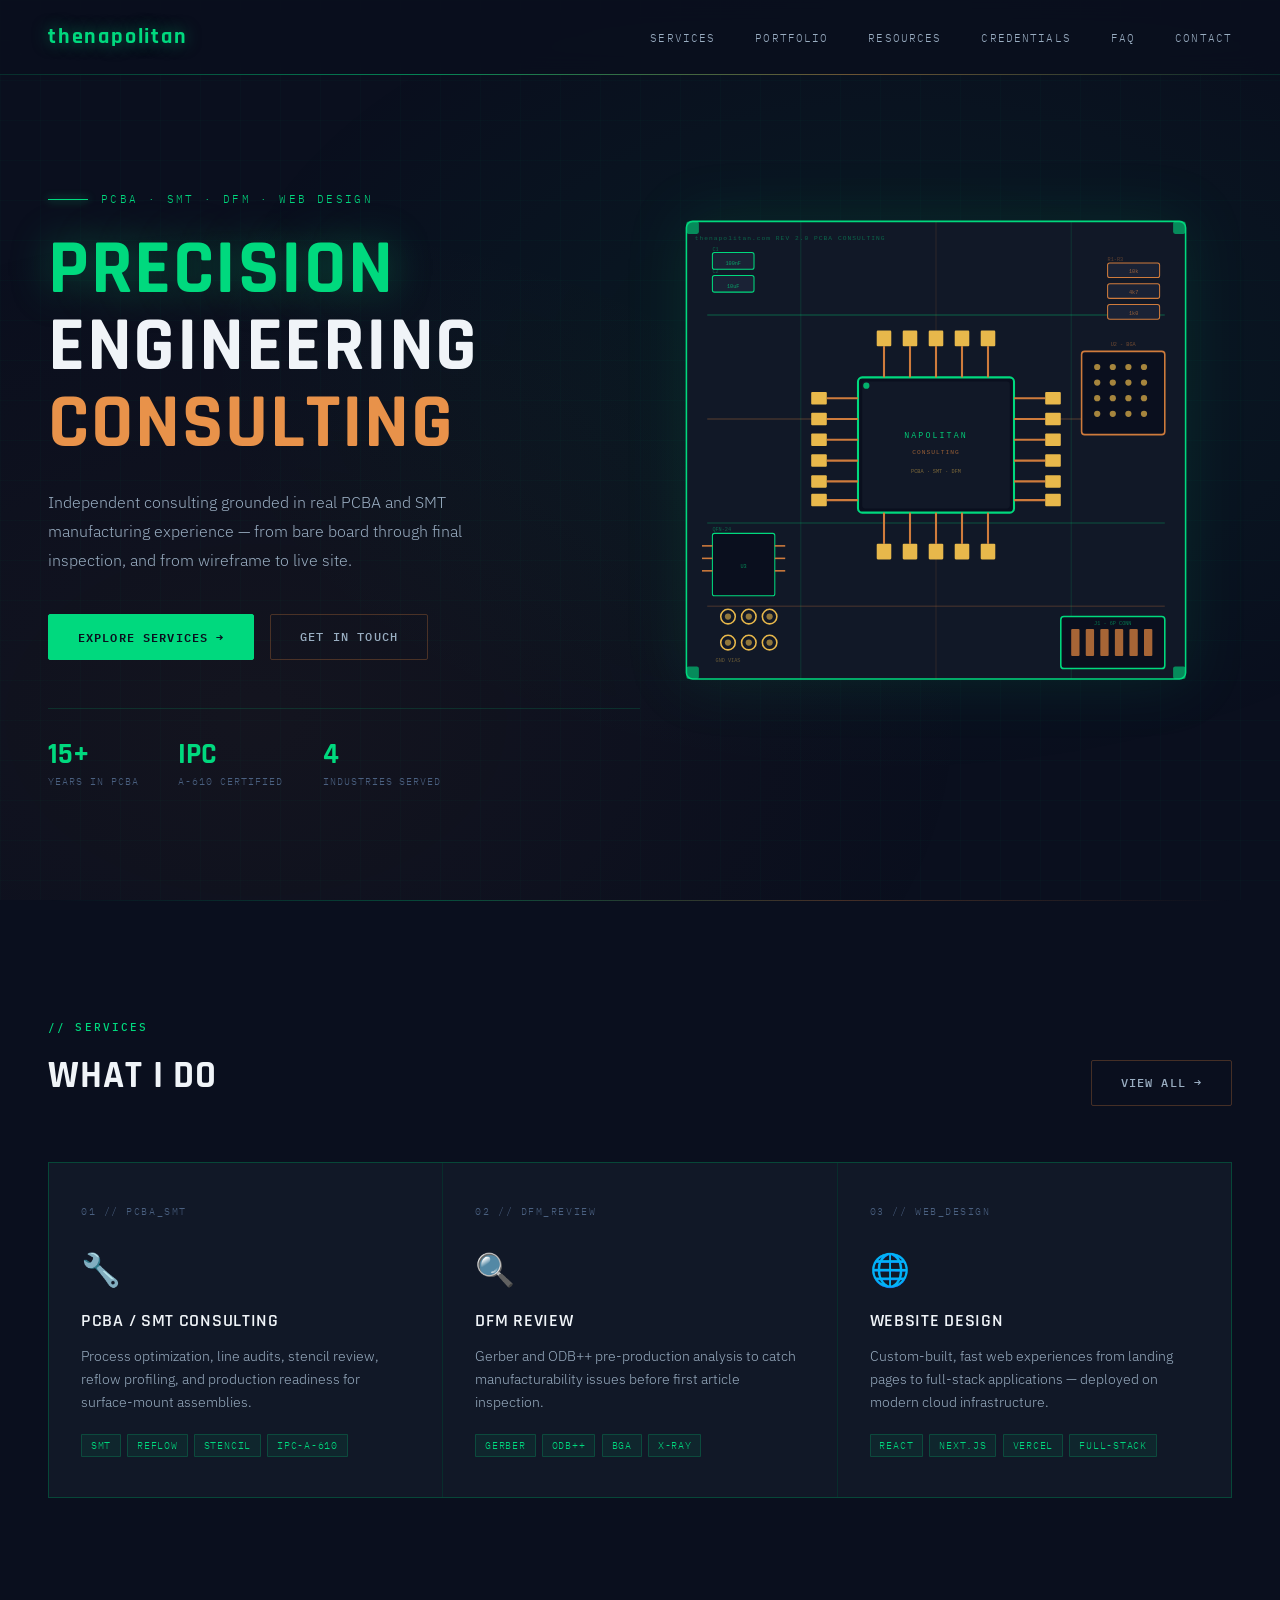
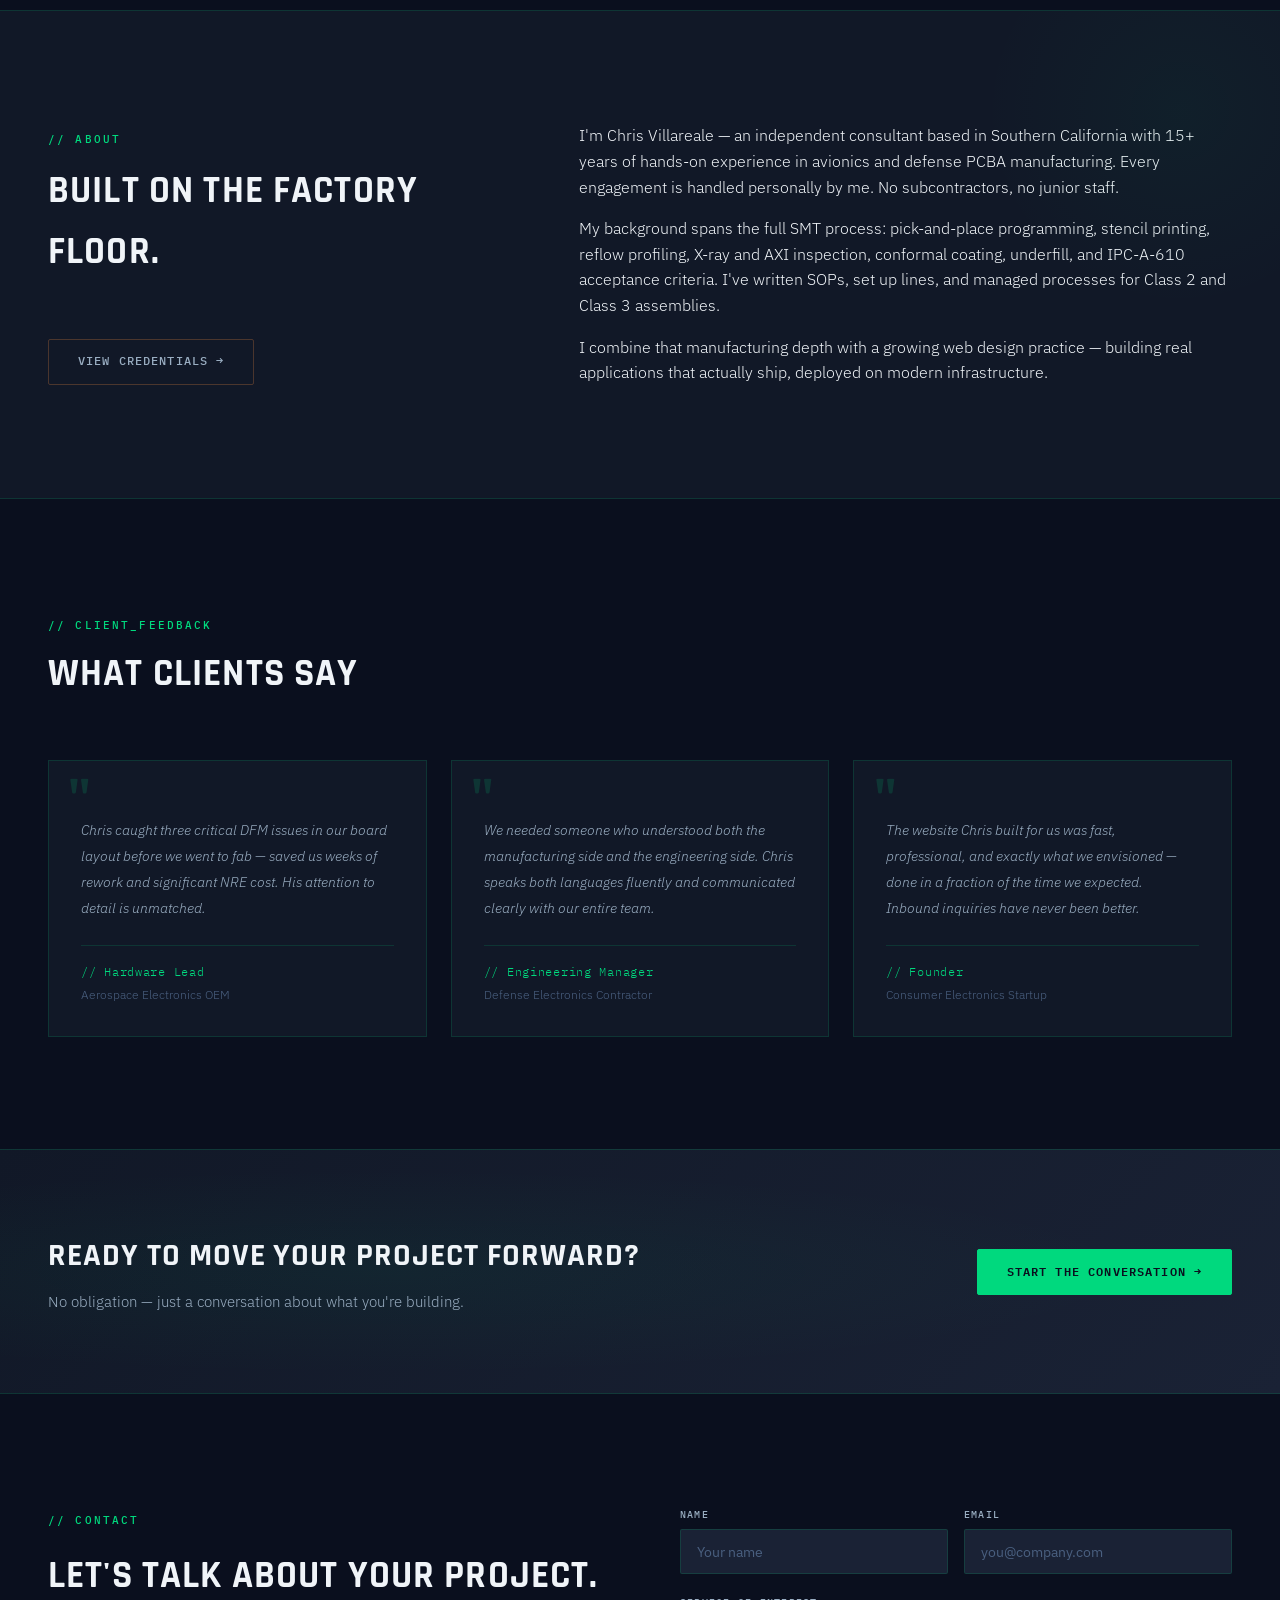
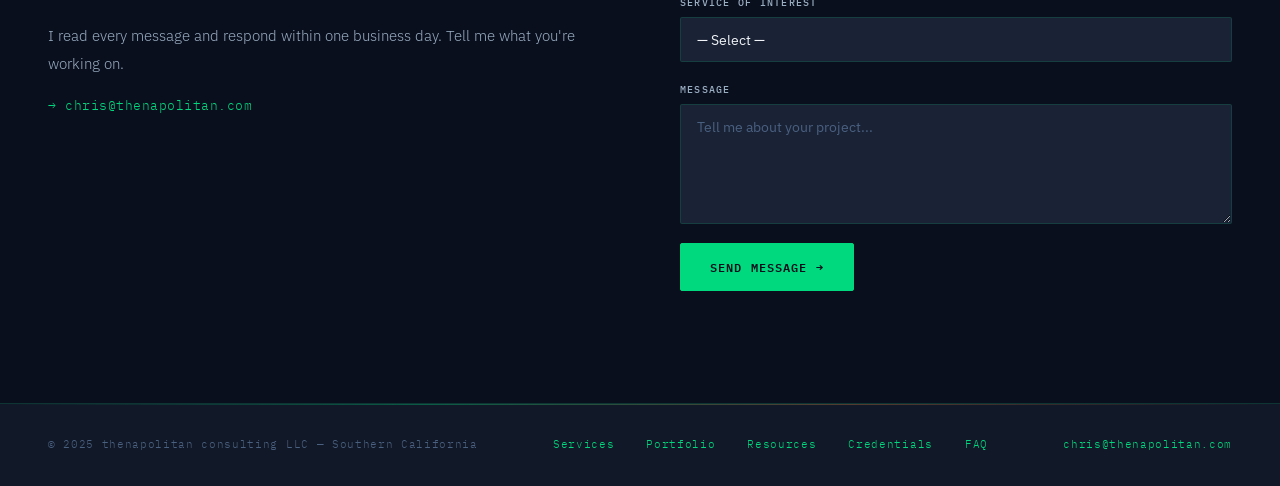
==== commit e5298fdd: "Site update - 2026-03-19 15:25" ====
--- a/index.html
+++ b/index.html
@@ -443,7 +443,7 @@
       </div>
       <div class="hero-stats">
         <div>
-          <div class="hero-stat-num">10+</div>
+          <div class="hero-stat-num">15+</div>
           <div class="hero-stat-label">Years in PCBA</div>
         </div>
         <div>
@@ -689,7 +689,7 @@
     </div>
     <div>
       <p class="about-body">
-        <p>I'm Chris Villareale — an independent consultant based in Southern California with over a decade of hands-on experience in avionics and defense PCBA manufacturing. Every engagement is handled personally by me. No subcontractors, no junior staff.</p>
+        <p>I'm Chris Villareale — an independent consultant based in Southern California with 15+ years of hands-on experience in avionics and defense PCBA manufacturing. Every engagement is handled personally by me. No subcontractors, no junior staff.</p>
         <p style="margin-top: 1rem;">My background spans the full SMT process: pick-and-place programming, stencil printing, reflow profiling, X-ray and AXI inspection, conformal coating, underfill, and IPC-A-610 acceptance criteria. I've written SOPs, set up lines, and managed processes for Class 2 and Class 3 assemblies.</p>
         <p style="margin-top: 1rem;">I combine that manufacturing depth with a growing web design practice — building real applications that actually ship, deployed on modern infrastructure.</p>
       </p>
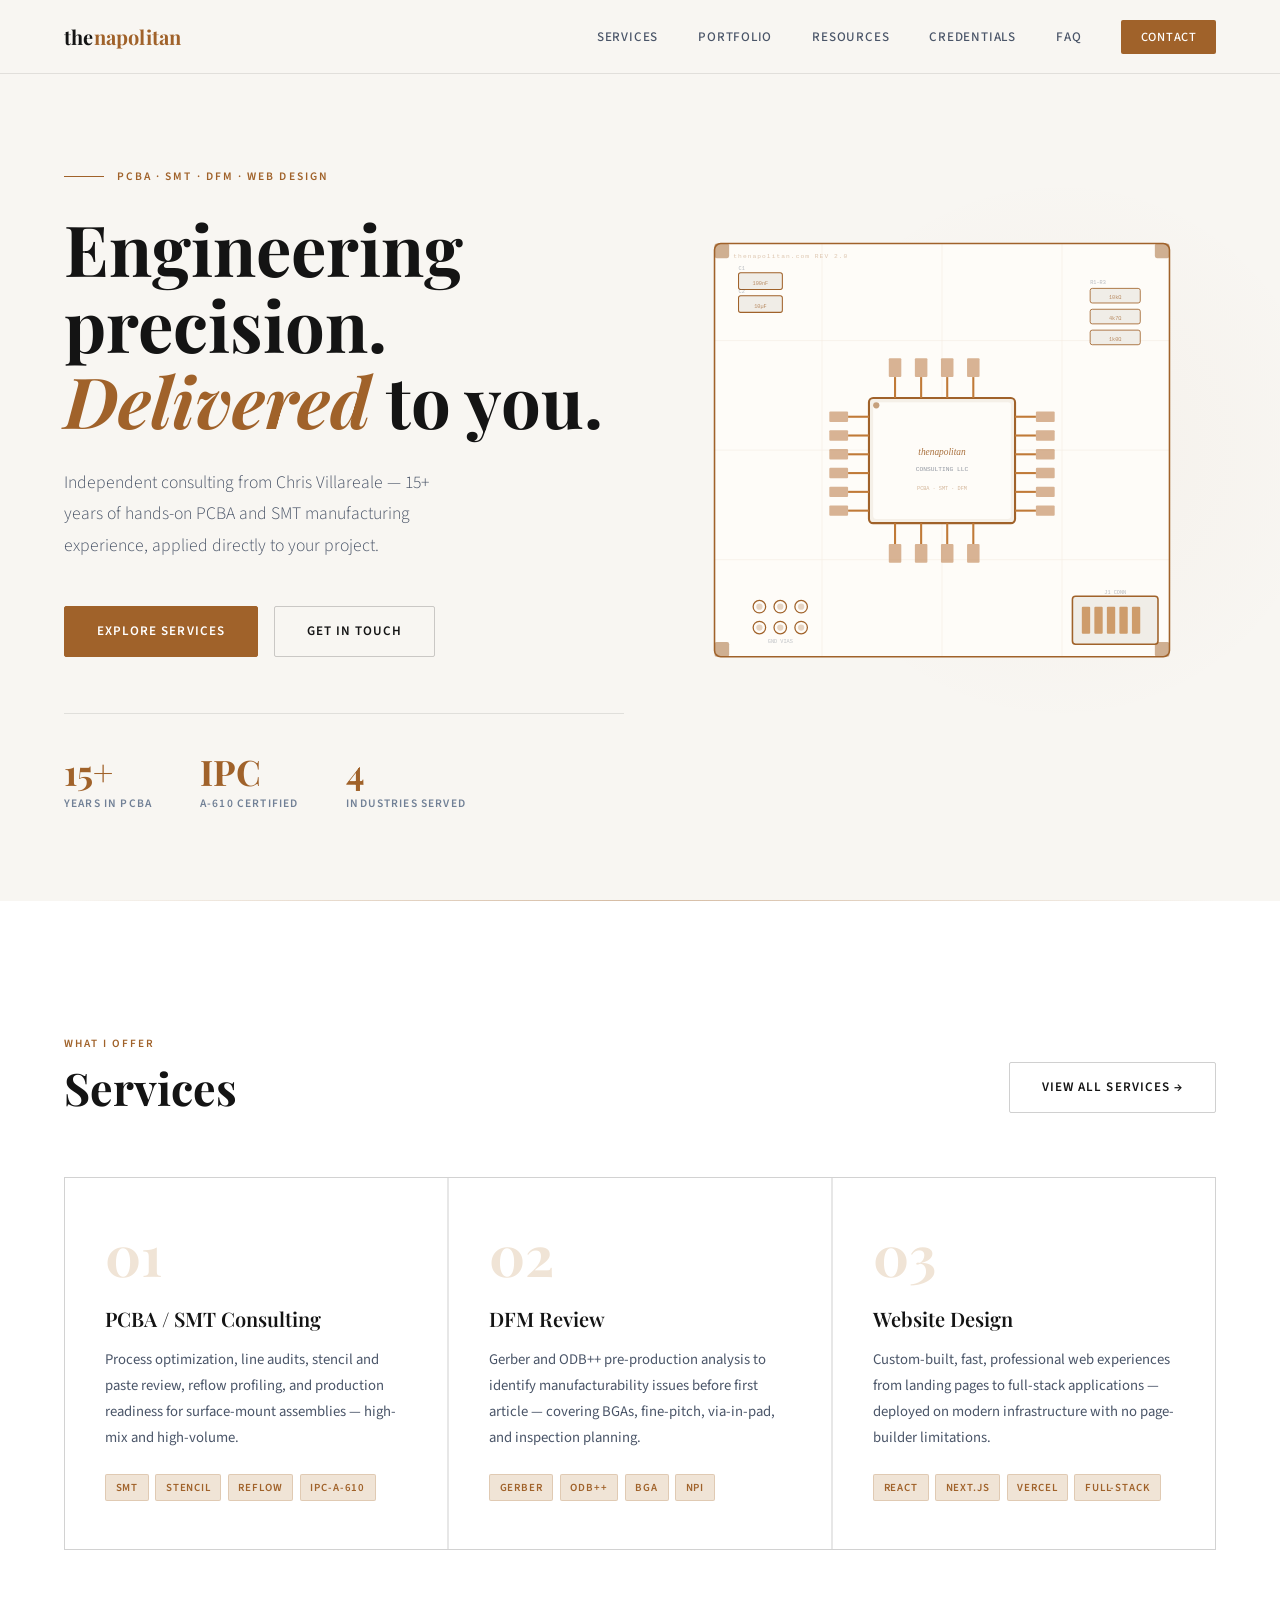
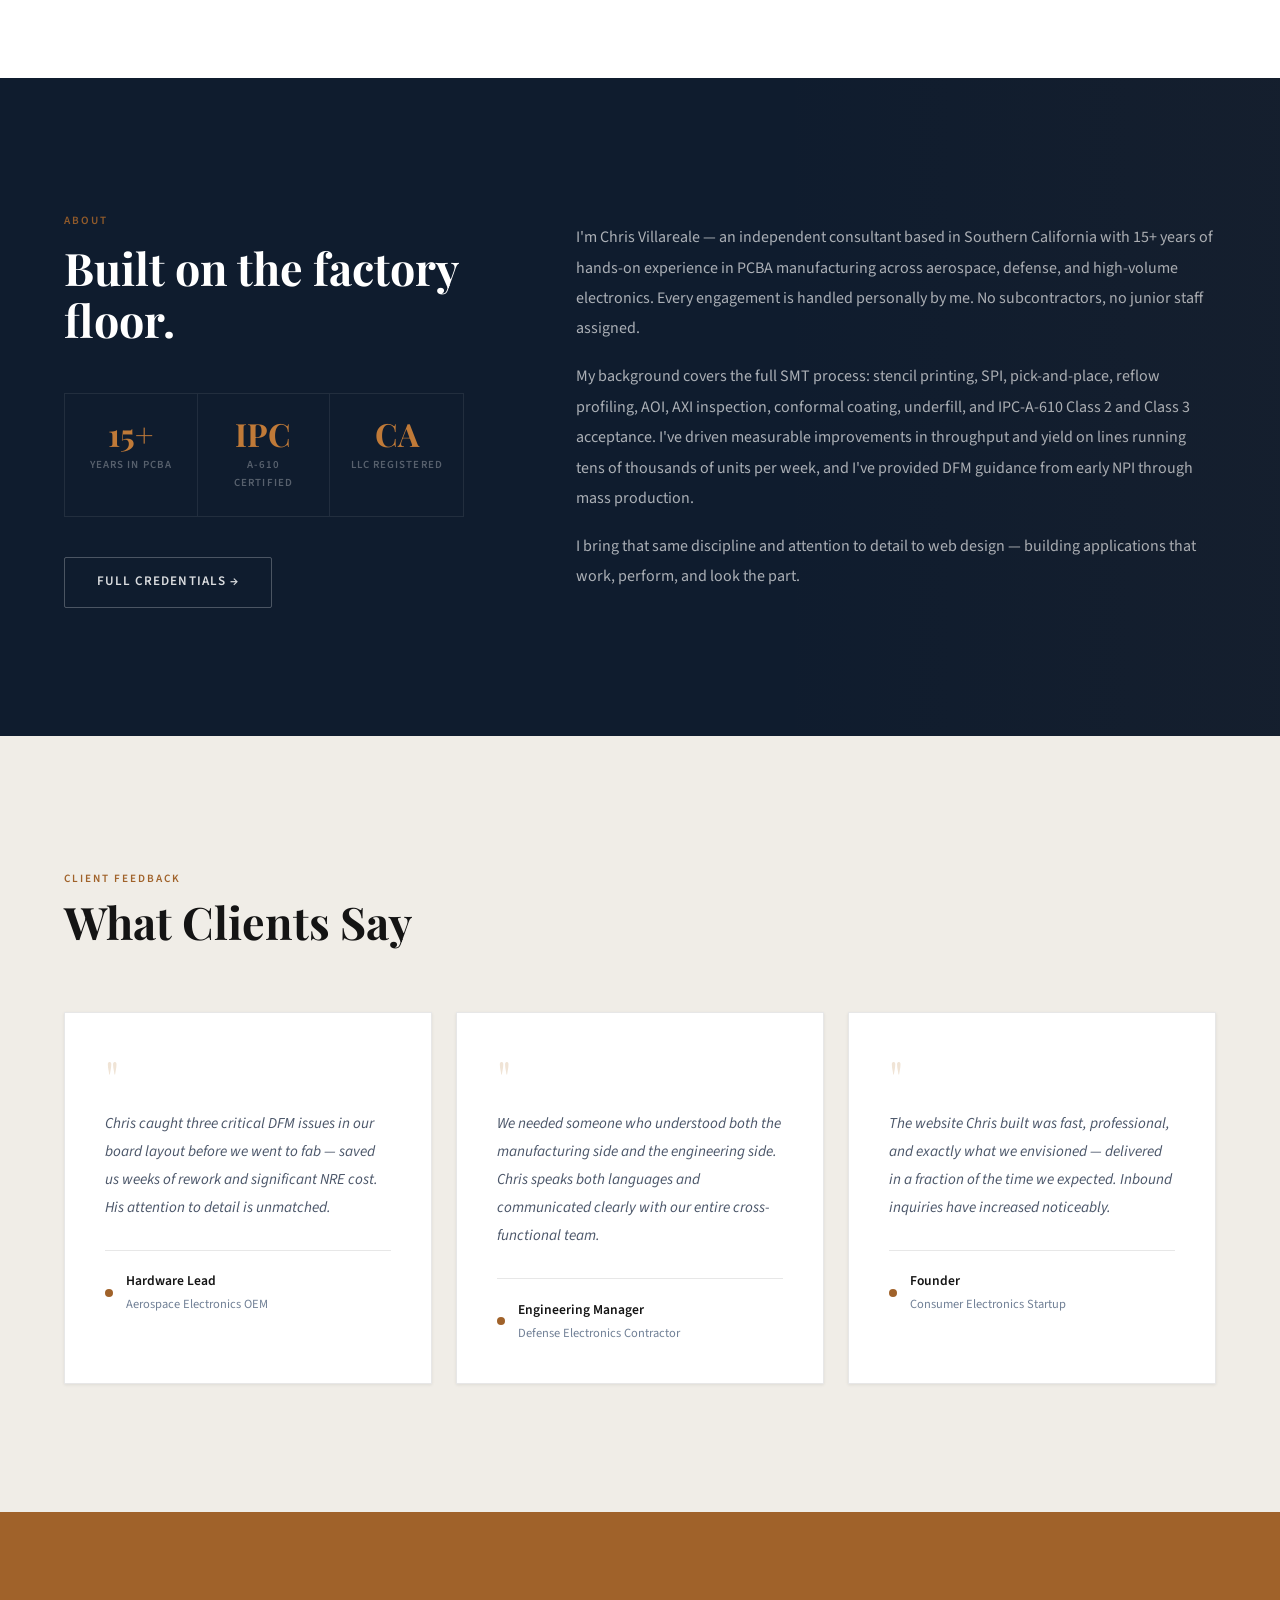
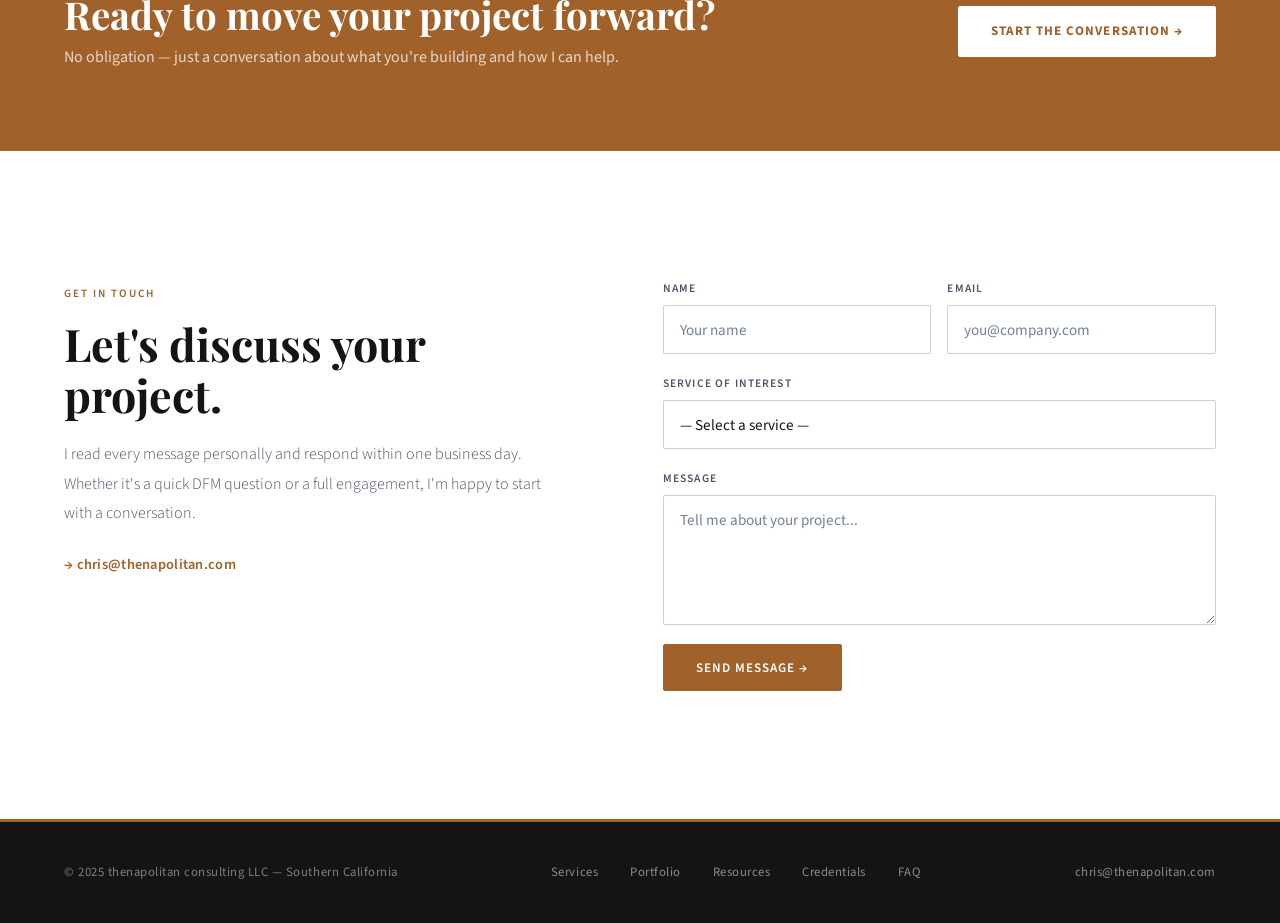
==== commit c4a78f63: "Site update - 2026-03-19 16:01" ====
--- a/index.html
+++ b/index.html
@@ -9,41 +9,43 @@
   <link rel="preconnect" href="https://fonts.gstatic.com" crossorigin />
   <link rel="stylesheet" href="styles.css" />
   <style>
-    /* HERO */
+    /* ─── HERO ─── */
     .hero {
       min-height: 100vh;
       display: grid;
-      grid-template-columns: 1fr 1fr;
+      grid-template-columns: 1.1fr 1fr;
       align-items: center;
-      padding: 0 3rem;
+      padding: 0 4rem;
       position: relative;
       overflow: hidden;
-      z-index: 1;
-    }
-
-    .hero::before {
+      background: var(--parchment);
+    }
+
+    /* Subtle PCB trace decoration — tasteful, not dominant */
+    .hero::after {
       content: '';
       position: absolute;
-      inset: 0;
-      background:
-        radial-gradient(ellipse at 70% 40%, rgba(0,217,126,0.06) 0%, transparent 55%),
-        radial-gradient(ellipse at 20% 80%, rgba(207,123,60,0.05) 0%, transparent 50%);
+      right: -60px; top: 50%;
+      transform: translateY(-50%);
+      width: 560px; height: 560px;
+      background: radial-gradient(circle, rgba(160,98,42,0.04) 0%, transparent 70%);
       pointer-events: none;
     }
 
     .hero-text {
       padding-top: 5rem;
-      animation: fadeUp 0.9s ease both;
+      animation: fadeUp 0.8s ease both;
       position: relative;
       z-index: 2;
+      max-width: 560px;
     }
 
     .hero-eyebrow {
-      font-family: 'IBM Plex Mono', monospace;
-      font-size: 0.68rem;
-      letter-spacing: 0.22em;
+      font-size: 0.72rem;
+      font-weight: 600;
+      letter-spacing: 0.18em;
       text-transform: uppercase;
-      color: var(--mask-green);
+      color: var(--copper);
       margin-bottom: 1.5rem;
       display: flex;
       align-items: center;
@@ -55,375 +57,383 @@
       display: block;
       width: 2.5rem;
       height: 1px;
-      background: var(--mask-green);
-      box-shadow: 0 0 8px var(--mask-green);
+      background: var(--copper);
     }
 
     h1 {
-      font-family: 'Rajdhani', sans-serif;
-      font-size: clamp(3rem, 6vw, 5.5rem);
+      font-family: 'Playfair Display', serif;
+      font-size: clamp(3rem, 5.5vw, 5rem);
       font-weight: 700;
-      line-height: 1.0;
-      letter-spacing: 0.02em;
-      text-transform: uppercase;
-      color: var(--silk);
-      margin-bottom: 1.6rem;
-    }
-
-    h1 .accent-green {
-      color: var(--mask-green);
-      text-shadow: 0 0 40px rgba(0,217,126,0.35);
-      display: block;
-    }
-
-    h1 .accent-copper {
-      color: var(--copper-lt);
-      display: block;
+      line-height: 1.08;
+      color: var(--ink);
+      margin-bottom: 1.8rem;
+    }
+
+    h1 em {
+      font-style: italic;
+      color: var(--copper);
     }
 
     .hero-sub {
-      font-size: 1rem;
-      color: var(--silk-dim);
-      max-width: 44ch;
-      margin-bottom: 2.5rem;
+      font-size: 1.1rem;
+      color: var(--slate);
+      max-width: 46ch;
+      margin-bottom: 2.8rem;
       line-height: 1.8;
+      font-weight: 300;
     }
 
     .btn-group { display: flex; gap: 1rem; flex-wrap: wrap; }
 
-    /* STATS STRIP */
     .hero-stats {
       display: flex;
-      gap: 2.5rem;
-      margin-top: 3rem;
-      padding-top: 2rem;
+      gap: 3rem;
+      margin-top: 3.5rem;
+      padding-top: 2.5rem;
       border-top: 1px solid var(--border);
     }
 
-    .hero-stat-num {
-      font-family: 'Rajdhani', sans-serif;
-      font-size: 1.8rem;
+    .stat-num {
+      font-family: 'Playfair Display', serif;
+      font-size: 2.2rem;
       font-weight: 700;
-      color: var(--mask-green);
+      color: var(--copper);
       line-height: 1;
     }
 
-    .hero-stat-label {
-      font-family: 'IBM Plex Mono', monospace;
-      font-size: 0.6rem;
+    .stat-label {
+      font-size: 0.72rem;
+      font-weight: 600;
       letter-spacing: 0.1em;
       text-transform: uppercase;
-      color: var(--silk-muted);
-      margin-top: 0.25rem;
-    }
-
-    /* PCB BOARD VISUAL */
+      color: var(--slate-lt);
+      margin-top: 0.3rem;
+    }
+
+    /* Hero visual — refined PCB illustration */
     .hero-visual {
       display: flex;
       align-items: center;
       justify-content: center;
-      animation: fadeIn 1.2s ease both 0.4s;
+      animation: fadeIn 1s ease both 0.3s;
       position: relative;
       z-index: 2;
     }
 
-    .hero-visual svg {
-      width: min(520px, 100%);
-      filter: drop-shadow(0 0 30px rgba(0,217,126,0.1));
-    }
-
-    /* SVG trace animation */
-    .trace-anim {
-      stroke-dasharray: 1000;
-      stroke-dashoffset: 1000;
-      animation: traceGrow 3s ease forwards;
-    }
-
-    @keyframes traceGrow {
-      to { stroke-dashoffset: 0; }
-    }
-
-    .trace-anim-delay { animation-delay: 0.5s; }
-    .trace-anim-delay2 { animation-delay: 1s; }
-    .trace-anim-delay3 { animation-delay: 1.5s; }
-
-    /* SERVICES SECTION */
+    .hero-visual svg { width: min(480px, 95%); }
+
+    /* ─── SERVICES ─── */
     .services-section {
-      padding: 7rem 3rem;
-      position: relative;
-      z-index: 1;
+      padding: 8rem 4rem;
+      background: var(--white);
     }
 
     .section-header {
       display: flex;
       align-items: flex-end;
       justify-content: space-between;
-      margin-bottom: 3.5rem;
+      margin-bottom: 4rem;
       flex-wrap: wrap;
-      gap: 1rem;
+      gap: 1.5rem;
     }
 
     .services-grid {
       display: grid;
       grid-template-columns: repeat(3, 1fr);
-      gap: 1px;
+      gap: 2px;
       background: var(--border);
       border: 1px solid var(--border);
     }
 
     .service-card {
-      background: var(--substrate-lt);
-      padding: 2.5rem 2rem;
+      background: var(--white);
+      padding: 3rem 2.5rem;
+      text-decoration: none;
+      display: block;
       position: relative;
       overflow: hidden;
-      transition: background 0.3s;
-      text-decoration: none;
-      display: block;
-    }
-
-    .service-card::before {
+      transition: background 0.25s;
+    }
+
+    .service-card::after {
       content: '';
       position: absolute;
-      top: 0; left: 0; right: 0;
-      height: 2px;
-      background: linear-gradient(90deg, var(--mask-green), var(--copper));
+      bottom: 0; left: 0; right: 0;
+      height: 3px;
+      background: var(--copper);
       transform: scaleX(0);
       transform-origin: left;
-      transition: transform 0.35s ease;
-    }
-
-    .service-card:hover { background: var(--substrate-md); }
-    .service-card:hover::before { transform: scaleX(1); }
-
-    .service-card-num {
-      font-family: 'IBM Plex Mono', monospace;
-      font-size: 0.65rem;
-      letter-spacing: 0.15em;
-      color: var(--silk-muted);
+      transition: transform 0.3s ease;
+    }
+
+    .service-card:hover { background: var(--parchment); }
+    .service-card:hover::after { transform: scaleX(1); }
+
+    .service-num {
+      font-family: 'Playfair Display', serif;
+      font-size: 3.5rem;
+      font-weight: 700;
+      color: var(--copper-pale);
+      line-height: 1;
       margin-bottom: 1.5rem;
     }
 
-    .service-card-icon {
-      font-size: 2rem;
+    .service-card h3 {
+      font-size: 1.25rem;
       margin-bottom: 1rem;
-      display: block;
-    }
-
-    .service-card h3 { margin-bottom: 0.8rem; font-size: 1.1rem; }
+      color: var(--ink);
+    }
 
     .service-card p {
-      font-size: 0.85rem;
-      color: var(--silk-dim);
-      line-height: 1.7;
+      font-size: 0.92rem;
+      color: var(--slate);
+      line-height: 1.75;
     }
 
     .service-tags {
-      margin-top: 1.2rem;
+      margin-top: 1.5rem;
       display: flex;
       flex-wrap: wrap;
       gap: 0.4rem;
     }
 
-    /* ABOUT / DARK SECTION */
+    /* ─── NAVY ABOUT ─── */
     .about-section {
-      padding: 7rem 3rem;
-      background: var(--substrate-lt);
-      border-top: 1px solid var(--border);
-      border-bottom: 1px solid var(--border);
+      padding: 8rem 4rem;
+      background: var(--navy);
       display: grid;
-      grid-template-columns: 1fr 1.5fr;
-      gap: 6rem;
+      grid-template-columns: 1fr 1.6fr;
+      gap: 7rem;
       align-items: center;
       position: relative;
-      z-index: 1;
       overflow: hidden;
     }
 
-    .about-section::after {
+    /* Subtle PCB trace decoration on dark bg */
+    .about-section::before {
       content: '';
       position: absolute;
-      right: -100px;
-      top: -100px;
-      width: 400px;
-      height: 400px;
-      border-radius: 50%;
-      background: radial-gradient(circle, rgba(0,217,126,0.04) 0%, transparent 70%);
+      right: 0; top: 0; bottom: 0;
+      width: 40%;
+      background: linear-gradient(90deg, transparent, rgba(160,98,42,0.04));
       pointer-events: none;
     }
 
-    .about-section h2 { margin-top: 0.6rem; margin-bottom: 1.5rem; }
+    .about-section h2 { color: var(--white); margin-top: 0.6rem; margin-bottom: 1.5rem; }
+    .about-section .section-label { color: rgba(160,98,42,0.9); }
 
     .about-body {
-      font-size: 0.95rem;
-      color: var(--silk-dim);
-      line-height: 1.85;
-    }
-
-    .about-body p + p { margin-top: 1rem; }
-
-    /* TESTIMONIALS */
+      font-size: 1rem;
+      color: rgba(255,255,255,0.65);
+      line-height: 1.9;
+    }
+
+    .about-body p + p { margin-top: 1.1rem; }
+
+    .about-stats {
+      display: grid;
+      grid-template-columns: repeat(3, 1fr);
+      gap: 0;
+      margin-top: 3rem;
+      border: 1px solid var(--navy-rule);
+    }
+
+    .about-stat {
+      padding: 1.5rem 1.2rem;
+      border-right: 1px solid var(--navy-rule);
+      text-align: center;
+    }
+
+    .about-stat:last-child { border-right: none; }
+
+    .about-stat-num {
+      font-family: 'Playfair Display', serif;
+      font-size: 2rem;
+      font-weight: 700;
+      color: var(--copper-lt);
+      line-height: 1;
+    }
+
+    .about-stat-label {
+      font-size: 0.68rem;
+      font-weight: 600;
+      letter-spacing: 0.1em;
+      text-transform: uppercase;
+      color: rgba(255,255,255,0.3);
+      margin-top: 0.35rem;
+    }
+
+    /* ─── TESTIMONIALS ─── */
     .testimonials-section {
-      padding: 7rem 3rem;
-      position: relative;
-      z-index: 1;
+      padding: 8rem 4rem;
+      background: var(--parchment-dk);
     }
 
     .testimonial-grid {
       display: grid;
       grid-template-columns: repeat(3, 1fr);
       gap: 1.5rem;
-      margin-top: 3.5rem;
+      margin-top: 4rem;
     }
 
     .testimonial-card {
-      background: var(--substrate-lt);
+      background: var(--white);
+      padding: 2.5rem;
       border: 1px solid var(--border);
-      padding: 2rem;
+      box-shadow: var(--shadow-sm);
       position: relative;
-      transition: border-color 0.3s;
-    }
-
-    .testimonial-card:hover { border-color: rgba(0,217,126,0.3); }
-
-    .testimonial-card::before {
-      content: '"';
-      font-family: 'Rajdhani', sans-serif;
-      font-size: 4rem;
-      font-weight: 700;
-      color: var(--mask-green);
-      opacity: 0.15;
-      position: absolute;
-      top: 0.5rem;
-      left: 1.2rem;
+      transition: box-shadow 0.25s, transform 0.25s;
+    }
+
+    .testimonial-card:hover {
+      box-shadow: var(--shadow-md);
+      transform: translateY(-2px);
+    }
+
+    .testimonial-quote {
+      font-family: 'Playfair Display', serif;
+      font-size: 3rem;
       line-height: 1;
+      color: var(--copper-pale);
+      margin-bottom: 0.5rem;
     }
 
     .testimonial-text {
-      font-size: 0.88rem;
-      color: var(--silk-dim);
+      font-size: 0.95rem;
+      color: var(--slate);
       line-height: 1.85;
       font-style: italic;
-      margin-top: 1.5rem;
     }
 
     .testimonial-author {
-      margin-top: 1.5rem;
-      padding-top: 1rem;
+      margin-top: 1.8rem;
+      padding-top: 1.2rem;
       border-top: 1px solid var(--border);
+      display: flex;
+      align-items: center;
+      gap: 0.8rem;
+    }
+
+    .author-dot {
+      width: 8px; height: 8px;
+      background: var(--copper);
+      border-radius: 50%;
+      flex-shrink: 0;
     }
 
     .author-name {
-      font-family: 'IBM Plex Mono', monospace;
-      font-size: 0.75rem;
-      color: var(--mask-green);
-      letter-spacing: 0.06em;
+      font-size: 0.85rem;
+      font-weight: 600;
+      color: var(--ink);
     }
 
     .author-title {
-      font-size: 0.75rem;
-      color: var(--silk-muted);
-      margin-top: 0.2rem;
-    }
-
-    /* CTA BANNER */
+      font-size: 0.78rem;
+      color: var(--slate-lt);
+      margin-top: 0.1rem;
+    }
+
+    /* ─── CTA BANNER ─── */
     .cta-banner {
-      padding: 5rem 3rem;
-      background: linear-gradient(135deg, var(--substrate-lt) 0%, var(--substrate-md) 100%);
-      border-top: 1px solid var(--border);
-      border-bottom: 1px solid var(--border);
+      background: var(--copper);
+      padding: 5rem 4rem;
       display: flex;
       align-items: center;
       justify-content: space-between;
       gap: 2rem;
       flex-wrap: wrap;
-      position: relative;
-      z-index: 1;
-      overflow: hidden;
-    }
-
-    .cta-banner::before {
-      content: '';
-      position: absolute;
-      inset: 0;
-      background: radial-gradient(ellipse at 30% 50%, rgba(0,217,126,0.05) 0%, transparent 60%);
-    }
-
-    .cta-banner h2 { font-size: clamp(1.6rem, 2.5vw, 2.2rem); }
-    .cta-banner p { color: var(--silk-dim); margin-top: 0.5rem; font-size: 0.95rem; }
-
-    /* CONTACT */
+    }
+
+    .cta-banner h2 {
+      color: white;
+      font-size: clamp(1.8rem, 3vw, 2.4rem);
+    }
+
+    .cta-banner p {
+      color: rgba(255,255,255,0.75);
+      margin-top: 0.5rem;
+      font-size: 1rem;
+    }
+
+    .btn-white {
+      background: white;
+      color: var(--copper);
+      border: 1px solid white;
+      font-weight: 700;
+    }
+
+    .btn-white:hover {
+      background: var(--ink);
+      border-color: var(--ink);
+      color: white;
+    }
+
+    /* ─── CONTACT ─── */
     .contact-section {
-      padding: 7rem 3rem;
+      padding: 8rem 4rem;
       display: grid;
-      grid-template-columns: 1fr 1fr;
-      gap: 5rem;
+      grid-template-columns: 1fr 1.1fr;
+      gap: 6rem;
       align-items: start;
-      position: relative;
-      z-index: 1;
-    }
-
-    .contact-section h2 { margin-top: 0.8rem; margin-bottom: 1rem; }
-
-    .contact-section p {
-      font-size: 0.95rem;
-      color: var(--silk-dim);
-      line-height: 1.8;
-    }
-
-    .contact-email-link {
+      background: var(--white);
+    }
+
+    .contact-intro h2 { margin-top: 0.8rem; margin-bottom: 1.2rem; }
+
+    .contact-intro p {
+      font-size: 1rem;
+      color: var(--slate);
+      line-height: 1.85;
+      font-weight: 300;
+    }
+
+    .contact-email {
       display: inline-flex;
       align-items: center;
       gap: 0.5rem;
-      margin-top: 1.2rem;
-      font-family: 'IBM Plex Mono', monospace;
-      font-size: 0.8rem;
-      color: var(--mask-green);
+      margin-top: 1.5rem;
+      font-size: 0.9rem;
+      font-weight: 600;
+      color: var(--copper);
       text-decoration: none;
-      letter-spacing: 0.04em;
-    }
-
-    .contact-email-link:hover { color: var(--gold); }
+      letter-spacing: 0.02em;
+      transition: color 0.2s;
+    }
+
+    .contact-email:hover { color: var(--ink); }
 
     .contact-form { display: flex; flex-direction: column; gap: 1.2rem; }
-
     .field-row { display: grid; grid-template-columns: 1fr 1fr; gap: 1rem; }
-
-    .form-group { display: flex; flex-direction: column; gap: 0.4rem; }
-
-    textarea { resize: vertical; min-height: 120px; }
-
+    .form-group { display: flex; flex-direction: column; gap: 0.45rem; }
+    textarea { resize: vertical; min-height: 130px; }
     select { appearance: none; cursor: pointer; }
 
-    /* RESPONSIVE */
-    @media (max-width: 900px) {
-      .hero { grid-template-columns: 1fr; padding: 8rem 1.5rem 4rem; }
+    /* ─── RESPONSIVE ─── */
+    @media (max-width: 1000px) {
+      .hero { grid-template-columns: 1fr; padding: 8rem 2rem 4rem; }
       .hero-visual { display: none; }
-      .services-section { padding: 5rem 1.5rem; }
-      .services-grid { grid-template-columns: 1fr 1fr; }
-      .about-section { grid-template-columns: 1fr; padding: 5rem 1.5rem; gap: 3rem; }
-      .testimonials-section { padding: 5rem 1.5rem; }
+      .services-section { padding: 5rem 2rem; }
+      .services-grid { grid-template-columns: 1fr; }
+      .about-section { grid-template-columns: 1fr; padding: 5rem 2rem; gap: 3rem; }
+      .testimonials-section { padding: 5rem 2rem; }
       .testimonial-grid { grid-template-columns: 1fr; }
-      .cta-banner { padding: 4rem 1.5rem; flex-direction: column; }
-      .contact-section { grid-template-columns: 1fr; padding: 5rem 1.5rem; gap: 3rem; }
+      .cta-banner { padding: 4rem 2rem; flex-direction: column; }
+      .contact-section { grid-template-columns: 1fr; padding: 5rem 2rem; gap: 3rem; }
       .field-row { grid-template-columns: 1fr; }
-    }
-
-    @media (max-width: 560px) {
-      .services-grid { grid-template-columns: 1fr; }
     }
   </style>
 </head>
 <body>
 
   <nav>
-    <a href="index.html" class="nav-logo"><span>thenapolitan</span></a>
+    <a href="index.html" class="nav-logo">the<span>napolitan</span></a>
     <ul class="nav-links">
       <li><a href="services.html">Services</a></li>
       <li><a href="portfolio.html">Portfolio</a></li>
       <li><a href="resources.html">Resources</a></li>
       <li><a href="credentials.html">Credentials</a></li>
       <li><a href="faq.html">FAQ</a></li>
-      <li><a href="#contact">Contact</a></li>
+      <li><a href="#contact" class="nav-cta">Contact</a></li>
     </ul>
   </nav>
 
@@ -431,248 +441,176 @@
   <section class="hero">
     <div class="hero-text">
       <p class="hero-eyebrow">PCBA · SMT · DFM · Web Design</p>
-      <h1>
-        <span class="accent-green">Precision</span>
-        Engineering
-        <span class="accent-copper">Consulting</span>
-      </h1>
-      <p class="hero-sub">Independent consulting grounded in real PCBA and SMT manufacturing experience — from bare board through final inspection, and from wireframe to live site.</p>
+      <h1>Engineering precision.<br /><em>Delivered</em> to you.</h1>
+      <p class="hero-sub">Independent consulting from Chris Villareale — 15+ years of hands-on PCBA and SMT manufacturing experience, applied directly to your project.</p>
       <div class="btn-group">
-        <a href="services.html" class="btn btn-primary">Explore Services →</a>
+        <a href="services.html" class="btn btn-primary">Explore Services</a>
         <a href="#contact" class="btn btn-outline">Get in Touch</a>
       </div>
       <div class="hero-stats">
         <div>
-          <div class="hero-stat-num">15+</div>
-          <div class="hero-stat-label">Years in PCBA</div>
+          <div class="stat-num">15+</div>
+          <div class="stat-label">Years in PCBA</div>
         </div>
         <div>
-          <div class="hero-stat-num">IPC</div>
-          <div class="hero-stat-label">A-610 Certified</div>
+          <div class="stat-num">IPC</div>
+          <div class="stat-label">A-610 Certified</div>
         </div>
         <div>
-          <div class="hero-stat-num">4</div>
-          <div class="hero-stat-label">Industries Served</div>
-        </div>
-      </div>
-    </div>
-
-    <!-- Animated PCB SVG -->
+          <div class="stat-num">4</div>
+          <div class="stat-label">Industries Served</div>
+        </div>
+      </div>
+    </div>
+
+    <!-- Refined PCB illustration — professional and tasteful -->
     <div class="hero-visual">
-      <svg viewBox="0 0 500 460" fill="none" xmlns="http://www.w3.org/2000/svg">
+      <svg viewBox="0 0 460 420" fill="none" xmlns="http://www.w3.org/2000/svg">
         <!-- Board outline -->
-        <rect x="10" y="10" width="480" height="440" rx="6" fill="#111827" stroke="#00D97E" stroke-width="1.5"/>
-        <!-- Board edge indicator marks -->
-        <rect x="10" y="10" width="12" height="12" rx="2" fill="#00D97E" opacity="0.6"/>
-        <rect x="478" y="10" width="12" height="12" rx="2" fill="#00D97E" opacity="0.6"/>
-        <rect x="10" y="438" width="12" height="12" rx="2" fill="#00D97E" opacity="0.6"/>
-        <rect x="478" y="438" width="12" height="12" rx="2" fill="#00D97E" opacity="0.6"/>
-
-        <!-- Silkscreen label -->
-        <text x="18" y="28" fill="#00D97E" font-family="monospace" font-size="6" opacity="0.4" letter-spacing="1">thenapolitan.com  REV 2.0  PCBA CONSULTING</text>
-
-        <!-- Main horizontal traces -->
-        <line class="trace-anim" x1="30" y1="100" x2="470" y2="100" stroke="#00D97E" stroke-width="1.5" opacity="0.25"/>
-        <line class="trace-anim trace-anim-delay" x1="30" y1="200" x2="470" y2="200" stroke="#CF7B3C" stroke-width="1.5" opacity="0.25"/>
-        <line class="trace-anim trace-anim-delay2" x1="30" y1="300" x2="470" y2="300" stroke="#00D97E" stroke-width="1.5" opacity="0.2"/>
-        <line class="trace-anim trace-anim-delay3" x1="30" y1="380" x2="470" y2="380" stroke="#CF7B3C" stroke-width="1.5" opacity="0.2"/>
-
-        <!-- Vertical traces -->
-        <line class="trace-anim" x1="120" y1="10" x2="120" y2="450" stroke="#00D97E" stroke-width="1" opacity="0.15"/>
-        <line class="trace-anim trace-anim-delay" x1="250" y1="10" x2="250" y2="450" stroke="#CF7B3C" stroke-width="1" opacity="0.15"/>
-        <line class="trace-anim trace-anim-delay2" x1="380" y1="10" x2="380" y2="450" stroke="#00D97E" stroke-width="1" opacity="0.15"/>
-
-        <!-- Main IC chip -->
-        <rect x="175" y="160" width="150" height="130" rx="4" fill="#0A0F1E" stroke="#00D97E" stroke-width="2"/>
-        <rect x="179" y="164" width="142" height="122" rx="3" fill="#111827"/>
-        <text x="250" y="218" text-anchor="middle" fill="#00D97E" font-family="monospace" font-size="8" letter-spacing="2" opacity="0.9">NAPOLITAN</text>
-        <text x="250" y="234" text-anchor="middle" fill="#CF7B3C" font-family="monospace" font-size="6" letter-spacing="1" opacity="0.7">CONSULTING</text>
-        <text x="250" y="252" text-anchor="middle" fill="#E8B84B" font-family="monospace" font-size="5" opacity="0.5">PCBA · SMT · DFM</text>
-        <!-- Pin 1 marker -->
-        <circle cx="183" cy="168" r="3" fill="#00D97E" opacity="0.8"/>
-
-        <!-- IC pins left -->
-        <g stroke="#CF7B3C" stroke-width="2">
-          <line x1="145" y1="180" x2="175" y2="180"/>
-          <line x1="145" y1="200" x2="175" y2="200"/>
-          <line x1="145" y1="220" x2="175" y2="220"/>
-          <line x1="145" y1="240" x2="175" y2="240"/>
-          <line x1="145" y1="260" x2="175" y2="260"/>
-          <line x1="145" y1="278" x2="175" y2="278"/>
+        <rect x="12" y="12" width="436" height="396" rx="6" fill="#FEFCF8" stroke="#A0622A" stroke-width="1.5"/>
+        <!-- Corner marks -->
+        <rect x="12" y="12" width="14" height="14" rx="2" fill="#A0622A" opacity="0.5"/>
+        <rect x="434" y="12" width="14" height="14" rx="2" fill="#A0622A" opacity="0.5"/>
+        <rect x="12" y="394" width="14" height="14" rx="2" fill="#A0622A" opacity="0.5"/>
+        <rect x="434" y="394" width="14" height="14" rx="2" fill="#A0622A" opacity="0.5"/>
+        <!-- Silkscreen text -->
+        <text x="30" y="26" fill="#A0622A" font-family="monospace" font-size="6" opacity="0.35" letter-spacing="1">thenapolitan.com  REV 2.0</text>
+
+        <!-- Trace grid — light, refined -->
+        <g stroke="#A0622A" stroke-width="0.6" opacity="0.1">
+          <line x1="115" y1="12" x2="115" y2="408"/>
+          <line x1="230" y1="12" x2="230" y2="408"/>
+          <line x1="345" y1="12" x2="345" y2="408"/>
+          <line x1="12" y1="105" x2="448" y2="105"/>
+          <line x1="12" y1="210" x2="448" y2="210"/>
+          <line x1="12" y1="315" x2="448" y2="315"/>
         </g>
-        <!-- Left pads -->
-        <g fill="#E8B84B">
-          <rect x="130" y="174" width="15" height="12" rx="1"/>
-          <rect x="130" y="194" width="15" height="12" rx="1"/>
-          <rect x="130" y="214" width="15" height="12" rx="1"/>
-          <rect x="130" y="234" width="15" height="12" rx="1"/>
-          <rect x="130" y="254" width="15" height="12" rx="1"/>
-          <rect x="130" y="272" width="15" height="12" rx="1"/>
+
+        <!-- Main IC component -->
+        <rect x="160" y="160" width="140" height="120" rx="4" fill="#F5F0E8" stroke="#A0622A" stroke-width="2"/>
+        <rect x="164" y="164" width="132" height="112" rx="3" fill="#FEFCF8"/>
+        <text x="230" y="215" text-anchor="middle" fill="#A0622A" font-family="serif" font-size="9" font-style="italic" opacity="0.9">thenapolitan</text>
+        <text x="230" y="230" text-anchor="middle" fill="#4A5568" font-family="monospace" font-size="6" opacity="0.6">CONSULTING LLC</text>
+        <text x="230" y="248" text-anchor="middle" fill="#A0622A" font-family="monospace" font-size="5" opacity="0.45">PCBA · SMT · DFM</text>
+        <circle cx="167" cy="167" r="3" fill="#A0622A" opacity="0.6"/>
+
+        <!-- IC pins — copper colored -->
+        <g stroke="#C07A38" stroke-width="2">
+          <line x1="140" y1="178" x2="160" y2="178"/><line x1="140" y1="196" x2="160" y2="196"/>
+          <line x1="140" y1="214" x2="160" y2="214"/><line x1="140" y1="232" x2="160" y2="232"/>
+          <line x1="140" y1="250" x2="160" y2="250"/><line x1="140" y1="268" x2="160" y2="268"/>
+          <line x1="300" y1="178" x2="320" y2="178"/><line x1="300" y1="196" x2="320" y2="196"/>
+          <line x1="300" y1="214" x2="320" y2="214"/><line x1="300" y1="232" x2="320" y2="232"/>
+          <line x1="300" y1="250" x2="320" y2="250"/><line x1="300" y1="268" x2="320" y2="268"/>
+          <line x1="185" y1="140" x2="185" y2="160"/><line x1="210" y1="140" x2="210" y2="160"/>
+          <line x1="235" y1="140" x2="235" y2="160"/><line x1="260" y1="140" x2="260" y2="160"/>
+          <line x1="185" y1="280" x2="185" y2="300"/><line x1="210" y1="280" x2="210" y2="300"/>
+          <line x1="235" y1="280" x2="235" y2="300"/><line x1="260" y1="280" x2="260" y2="300"/>
         </g>
 
-        <!-- IC pins right -->
-        <g stroke="#CF7B3C" stroke-width="2">
-          <line x1="325" y1="180" x2="355" y2="180"/>
-          <line x1="325" y1="200" x2="355" y2="200"/>
-          <line x1="325" y1="220" x2="355" y2="220"/>
-          <line x1="325" y1="240" x2="355" y2="240"/>
-          <line x1="325" y1="260" x2="355" y2="260"/>
-          <line x1="325" y1="278" x2="355" y2="278"/>
+        <!-- SMD pads -->
+        <g fill="#C8956A" opacity="0.7">
+          <rect x="122" y="173" width="18" height="10" rx="1"/>
+          <rect x="122" y="191" width="18" height="10" rx="1"/>
+          <rect x="122" y="209" width="18" height="10" rx="1"/>
+          <rect x="122" y="227" width="18" height="10" rx="1"/>
+          <rect x="122" y="245" width="18" height="10" rx="1"/>
+          <rect x="122" y="263" width="18" height="10" rx="1"/>
+          <rect x="320" y="173" width="18" height="10" rx="1"/>
+          <rect x="320" y="191" width="18" height="10" rx="1"/>
+          <rect x="320" y="209" width="18" height="10" rx="1"/>
+          <rect x="320" y="227" width="18" height="10" rx="1"/>
+          <rect x="320" y="245" width="18" height="10" rx="1"/>
+          <rect x="320" y="263" width="18" height="10" rx="1"/>
+          <rect x="179" y="122" width="12" height="18" rx="1"/>
+          <rect x="204" y="122" width="12" height="18" rx="1"/>
+          <rect x="229" y="122" width="12" height="18" rx="1"/>
+          <rect x="254" y="122" width="12" height="18" rx="1"/>
+          <rect x="179" y="300" width="12" height="18" rx="1"/>
+          <rect x="204" y="300" width="12" height="18" rx="1"/>
+          <rect x="229" y="300" width="12" height="18" rx="1"/>
+          <rect x="254" y="300" width="12" height="18" rx="1"/>
         </g>
-        <g fill="#E8B84B">
-          <rect x="355" y="174" width="15" height="12" rx="1"/>
-          <rect x="355" y="194" width="15" height="12" rx="1"/>
-          <rect x="355" y="214" width="15" height="12" rx="1"/>
-          <rect x="355" y="234" width="15" height="12" rx="1"/>
-          <rect x="355" y="254" width="15" height="12" rx="1"/>
-          <rect x="355" y="272" width="15" height="12" rx="1"/>
+
+        <!-- Capacitors top-left -->
+        <rect x="35" y="40" width="42" height="16" rx="2" fill="#F0EDE7" stroke="#A0622A" stroke-width="1"/>
+        <rect x="35" y="62" width="42" height="16" rx="2" fill="#F0EDE7" stroke="#A0622A" stroke-width="1"/>
+        <text x="56" y="52" text-anchor="middle" fill="#A0622A" font-family="monospace" font-size="5" opacity="0.7">100nF</text>
+        <text x="56" y="74" text-anchor="middle" fill="#A0622A" font-family="monospace" font-size="5" opacity="0.7">10µF</text>
+        <text x="35" y="37" fill="#4A5568" font-family="monospace" font-size="5" opacity="0.4">C1</text>
+        <text x="35" y="59" fill="#4A5568" font-family="monospace" font-size="5" opacity="0.4">C2</text>
+
+        <!-- Resistors right -->
+        <rect x="372" y="55" width="48" height="14" rx="2" fill="#F0EDE7" stroke="#A0622A" stroke-width="0.8"/>
+        <rect x="372" y="75" width="48" height="14" rx="2" fill="#F0EDE7" stroke="#A0622A" stroke-width="0.8"/>
+        <rect x="372" y="95" width="48" height="14" rx="2" fill="#F0EDE7" stroke="#A0622A" stroke-width="0.8"/>
+        <text x="396" y="65" text-anchor="middle" fill="#A0622A" font-family="monospace" font-size="5" opacity="0.7">10kΩ</text>
+        <text x="396" y="85" text-anchor="middle" fill="#A0622A" font-family="monospace" font-size="5" opacity="0.7">4k7Ω</text>
+        <text x="396" y="105" text-anchor="middle" fill="#A0622A" font-family="monospace" font-size="5" opacity="0.7">1k0Ω</text>
+        <text x="372" y="51" fill="#4A5568" font-family="monospace" font-size="5" opacity="0.4">R1–R3</text>
+
+        <!-- Via cluster -->
+        <g fill="none" stroke="#A0622A" stroke-width="1.2">
+          <circle cx="55" cy="360" r="6"/><circle cx="75" cy="360" r="6"/>
+          <circle cx="95" cy="360" r="6"/><circle cx="55" cy="380" r="6"/>
+          <circle cx="75" cy="380" r="6"/><circle cx="95" cy="380" r="6"/>
         </g>
-
-        <!-- IC pins top -->
-        <g stroke="#CF7B3C" stroke-width="2">
-          <line x1="200" y1="130" x2="200" y2="160"/>
-          <line x1="225" y1="130" x2="225" y2="160"/>
-          <line x1="250" y1="130" x2="250" y2="160"/>
-          <line x1="275" y1="130" x2="275" y2="160"/>
-          <line x1="300" y1="130" x2="300" y2="160"/>
+        <g fill="#A0622A" opacity="0.25">
+          <circle cx="55" cy="360" r="3"/><circle cx="75" cy="360" r="3"/>
+          <circle cx="95" cy="360" r="3"/><circle cx="55" cy="380" r="3"/>
+          <circle cx="75" cy="380" r="3"/><circle cx="95" cy="380" r="3"/>
         </g>
-        <g fill="#E8B84B">
-          <rect x="193" y="115" width="14" height="15" rx="1"/>
-          <rect x="218" y="115" width="14" height="15" rx="1"/>
-          <rect x="243" y="115" width="14" height="15" rx="1"/>
-          <rect x="268" y="115" width="14" height="15" rx="1"/>
-          <rect x="293" y="115" width="14" height="15" rx="1"/>
+        <text x="75" y="395" text-anchor="middle" fill="#4A5568" font-family="monospace" font-size="5" opacity="0.35">GND VIAS</text>
+
+        <!-- Connector -->
+        <rect x="355" y="350" width="82" height="46" rx="3" fill="#F0EDE7" stroke="#A0622A" stroke-width="1.5"/>
+        <g fill="#C07A38" opacity="0.7">
+          <rect x="364" y="360" width="8" height="26" rx="1"/>
+          <rect x="376" y="360" width="8" height="26" rx="1"/>
+          <rect x="388" y="360" width="8" height="26" rx="1"/>
+          <rect x="400" y="360" width="8" height="26" rx="1"/>
+          <rect x="412" y="360" width="8" height="26" rx="1"/>
         </g>
-
-        <!-- IC pins bottom -->
-        <g stroke="#CF7B3C" stroke-width="2">
-          <line x1="200" y1="290" x2="200" y2="320"/>
-          <line x1="225" y1="290" x2="225" y2="320"/>
-          <line x1="250" y1="290" x2="250" y2="320"/>
-          <line x1="275" y1="290" x2="275" y2="320"/>
-          <line x1="300" y1="290" x2="300" y2="320"/>
-        </g>
-        <g fill="#E8B84B">
-          <rect x="193" y="320" width="14" height="15" rx="1"/>
-          <rect x="218" y="320" width="14" height="15" rx="1"/>
-          <rect x="243" y="320" width="14" height="15" rx="1"/>
-          <rect x="268" y="320" width="14" height="15" rx="1"/>
-          <rect x="293" y="320" width="14" height="15" rx="1"/>
-        </g>
-
-        <!-- Capacitors top-left -->
-        <rect x="35" y="40" width="40" height="16" rx="2" fill="#1a2235" stroke="#00D97E" stroke-width="1"/>
-        <rect x="35" y="62" width="40" height="16" rx="2" fill="#1a2235" stroke="#00D97E" stroke-width="1"/>
-        <text x="55" y="52" text-anchor="middle" fill="#00D97E" font-family="monospace" font-size="5" opacity="0.7">100nF</text>
-        <text x="55" y="74" text-anchor="middle" fill="#00D97E" font-family="monospace" font-size="5" opacity="0.7">10uF</text>
-        <!-- Silkscreen label -->
-        <text x="35" y="38" fill="#00D97E" font-family="monospace" font-size="5" opacity="0.4">C1</text>
-        <text x="35" y="60" fill="#00D97E" font-family="monospace" font-size="5" opacity="0.4">C2</text>
-
-        <!-- Resistor array right -->
-        <g>
-          <rect x="415" y="50" width="50" height="14" rx="2" fill="#1a2235" stroke="#CF7B3C" stroke-width="1"/>
-          <rect x="415" y="70" width="50" height="14" rx="2" fill="#1a2235" stroke="#CF7B3C" stroke-width="1"/>
-          <rect x="415" y="90" width="50" height="14" rx="2" fill="#1a2235" stroke="#CF7B3C" stroke-width="1"/>
-          <text x="440" y="60" text-anchor="middle" fill="#CF7B3C" font-family="monospace" font-size="5" opacity="0.7">10k</text>
-          <text x="440" y="80" text-anchor="middle" fill="#CF7B3C" font-family="monospace" font-size="5" opacity="0.7">4k7</text>
-          <text x="440" y="100" text-anchor="middle" fill="#CF7B3C" font-family="monospace" font-size="5" opacity="0.7">1k0</text>
-          <text x="415" y="48" fill="#CF7B3C" font-family="monospace" font-size="5" opacity="0.4">R1-R3</text>
-        </g>
-
-        <!-- Via cluster bottom-left -->
-        <g>
-          <circle cx="50" cy="390" r="7" fill="none" stroke="#E8B84B" stroke-width="1.5"/>
-          <circle cx="50" cy="390" r="3" fill="#E8B84B" opacity="0.6"/>
-          <circle cx="70" cy="390" r="7" fill="none" stroke="#E8B84B" stroke-width="1.5"/>
-          <circle cx="70" cy="390" r="3" fill="#E8B84B" opacity="0.6"/>
-          <circle cx="90" cy="390" r="7" fill="none" stroke="#E8B84B" stroke-width="1.5"/>
-          <circle cx="90" cy="390" r="3" fill="#E8B84B" opacity="0.6"/>
-          <circle cx="50" cy="415" r="7" fill="none" stroke="#E8B84B" stroke-width="1.5"/>
-          <circle cx="50" cy="415" r="3" fill="#E8B84B" opacity="0.6"/>
-          <circle cx="70" cy="415" r="7" fill="none" stroke="#E8B84B" stroke-width="1.5"/>
-          <circle cx="70" cy="415" r="3" fill="#E8B84B" opacity="0.6"/>
-          <circle cx="90" cy="415" r="7" fill="none" stroke="#E8B84B" stroke-width="1.5"/>
-          <circle cx="90" cy="415" r="3" fill="#E8B84B" opacity="0.6"/>
-          <text x="50" y="434" text-anchor="middle" fill="#E8B84B" font-family="monospace" font-size="5" opacity="0.4">GND VIAS</text>
-        </g>
-
-        <!-- Connector bottom-right -->
-        <rect x="370" y="390" width="100" height="50" rx="3" fill="#0A0F1E" stroke="#00D97E" stroke-width="1.5"/>
-        <g fill="#CF7B3C" opacity="0.8">
-          <rect x="380" y="402" width="8" height="26" rx="1"/>
-          <rect x="394" y="402" width="8" height="26" rx="1"/>
-          <rect x="408" y="402" width="8" height="26" rx="1"/>
-          <rect x="422" y="402" width="8" height="26" rx="1"/>
-          <rect x="436" y="402" width="8" height="26" rx="1"/>
-          <rect x="450" y="402" width="8" height="26" rx="1"/>
-        </g>
-        <text x="420" y="398" text-anchor="middle" fill="#00D97E" font-family="monospace" font-size="5" opacity="0.5">J1 - 6P CONN</text>
-
-        <!-- BGA top-right -->
-        <rect x="390" y="135" width="80" height="80" rx="3" fill="#0A0F1E" stroke="#CF7B3C" stroke-width="1.5"/>
-        <g fill="#E8B84B" opacity="0.7">
-          <circle cx="405" cy="150" r="3"/><circle cx="420" cy="150" r="3"/><circle cx="435" cy="150" r="3"/><circle cx="450" cy="150" r="3"/>
-          <circle cx="405" cy="165" r="3"/><circle cx="420" cy="165" r="3"/><circle cx="435" cy="165" r="3"/><circle cx="450" cy="165" r="3"/>
-          <circle cx="405" cy="180" r="3"/><circle cx="420" cy="180" r="3"/><circle cx="435" cy="180" r="3"/><circle cx="450" cy="180" r="3"/>
-          <circle cx="405" cy="195" r="3"/><circle cx="420" cy="195" r="3"/><circle cx="435" cy="195" r="3"/><circle cx="450" cy="195" r="3"/>
-        </g>
-        <text x="430" y="130" text-anchor="middle" fill="#CF7B3C" font-family="monospace" font-size="5" opacity="0.5">U2 - BGA</text>
-
-        <!-- Small QFN bottom left area -->
-        <rect x="35" y="310" width="60" height="60" rx="2" fill="#0A0F1E" stroke="#00D97E" stroke-width="1"/>
-        <g stroke="#CF7B3C" stroke-width="1.5">
-          <line x1="35" y1="322" x2="25" y2="322"/>
-          <line x1="35" y1="334" x2="25" y2="334"/>
-          <line x1="35" y1="346" x2="25" y2="346"/>
-          <line x1="95" y1="322" x2="105" y2="322"/>
-          <line x1="95" y1="334" x2="105" y2="334"/>
-          <line x1="95" y1="346" x2="105" y2="346"/>
-        </g>
-        <text x="65" y="343" text-anchor="middle" fill="#00D97E" font-family="monospace" font-size="5" opacity="0.6">U3</text>
-        <text x="35" y="308" fill="#00D97E" font-family="monospace" font-size="5" opacity="0.4">QFN-24</text>
+        <text x="396" y="348" text-anchor="middle" fill="#4A5568" font-family="monospace" font-size="5" opacity="0.4">J1 CONN</text>
       </svg>
     </div>
   </section>
 
-  <div class="divider"></div>
-
-  <!-- SERVICES PREVIEW -->
+  <div class="divider-copper"></div>
+
+  <!-- SERVICES -->
   <section class="services-section">
     <div class="section-header">
       <div>
-        <span class="section-label">// services</span>
-        <h2 style="margin-top: 0.4rem;">What I Do</h2>
-      </div>
-      <a href="services.html" class="btn btn-outline">View All →</a>
+        <span class="section-label">What I Offer</span>
+        <h2 style="margin-top: 0.4rem;">Services</h2>
+      </div>
+      <a href="services.html" class="btn btn-outline">View All Services →</a>
     </div>
 
     <div class="services-grid">
       <a href="services.html#pcba" class="service-card">
-        <div class="service-card-num">01 // PCBA_SMT</div>
-        <span class="service-card-icon">🔧</span>
+        <div class="service-num">01</div>
         <h3>PCBA / SMT Consulting</h3>
-        <p>Process optimization, line audits, stencil review, reflow profiling, and production readiness for surface-mount assemblies.</p>
+        <p>Process optimization, line audits, stencil and paste review, reflow profiling, and production readiness for surface-mount assemblies — high-mix and high-volume.</p>
         <div class="service-tags">
-          <span class="tag">SMT</span><span class="tag">Reflow</span><span class="tag">Stencil</span><span class="tag">IPC-A-610</span>
+          <span class="tag">SMT</span><span class="tag">Stencil</span><span class="tag">Reflow</span><span class="tag">IPC-A-610</span>
         </div>
       </a>
 
       <a href="services.html#dfm" class="service-card">
-        <div class="service-card-num">02 // DFM_REVIEW</div>
-        <span class="service-card-icon">🔍</span>
+        <div class="service-num">02</div>
         <h3>DFM Review</h3>
-        <p>Gerber and ODB++ pre-production analysis to catch manufacturability issues before first article inspection.</p>
+        <p>Gerber and ODB++ pre-production analysis to identify manufacturability issues before first article — covering BGAs, fine-pitch, via-in-pad, and inspection planning.</p>
         <div class="service-tags">
-          <span class="tag">Gerber</span><span class="tag">ODB++</span><span class="tag">BGA</span><span class="tag">X-Ray</span>
+          <span class="tag">Gerber</span><span class="tag">ODB++</span><span class="tag">BGA</span><span class="tag">NPI</span>
         </div>
       </a>
 
       <a href="services.html#web" class="service-card">
-        <div class="service-card-num">03 // WEB_DESIGN</div>
-        <span class="service-card-icon">🌐</span>
+        <div class="service-num">03</div>
         <h3>Website Design</h3>
-        <p>Custom-built, fast web experiences from landing pages to full-stack applications — deployed on modern cloud infrastructure.</p>
+        <p>Custom-built, fast, professional web experiences from landing pages to full-stack applications — deployed on modern infrastructure with no page-builder limitations.</p>
         <div class="service-tags">
           <span class="tag">React</span><span class="tag">Next.js</span><span class="tag">Vercel</span><span class="tag">Full-Stack</span>
         </div>
@@ -683,16 +621,28 @@
   <!-- ABOUT -->
   <section class="about-section">
     <div>
-      <span class="section-label">// about</span>
+      <span class="section-label">About</span>
       <h2>Built on the factory floor.</h2>
-      <a href="credentials.html" class="btn btn-outline" style="margin-top: 2rem; display: inline-flex;">View Credentials →</a>
-    </div>
-    <div>
-      <p class="about-body">
-        <p>I'm Chris Villareale — an independent consultant based in Southern California with 15+ years of hands-on experience in avionics and defense PCBA manufacturing. Every engagement is handled personally by me. No subcontractors, no junior staff.</p>
-        <p style="margin-top: 1rem;">My background spans the full SMT process: pick-and-place programming, stencil printing, reflow profiling, X-ray and AXI inspection, conformal coating, underfill, and IPC-A-610 acceptance criteria. I've written SOPs, set up lines, and managed processes for Class 2 and Class 3 assemblies.</p>
-        <p style="margin-top: 1rem;">I combine that manufacturing depth with a growing web design practice — building real applications that actually ship, deployed on modern infrastructure.</p>
-      </p>
+      <div class="about-stats">
+        <div class="about-stat">
+          <div class="about-stat-num">15+</div>
+          <div class="about-stat-label">Years in PCBA</div>
+        </div>
+        <div class="about-stat">
+          <div class="about-stat-num">IPC</div>
+          <div class="about-stat-label">A-610 Certified</div>
+        </div>
+        <div class="about-stat">
+          <div class="about-stat-num">CA</div>
+          <div class="about-stat-label">LLC Registered</div>
+        </div>
+      </div>
+      <a href="credentials.html" class="btn btn-outline-light" style="margin-top: 2.5rem; display: inline-flex;">Full Credentials →</a>
+    </div>
+    <div class="about-body">
+      <p>I'm Chris Villareale — an independent consultant based in Southern California with 15+ years of hands-on experience in PCBA manufacturing across aerospace, defense, and high-volume electronics. Every engagement is handled personally by me. No subcontractors, no junior staff assigned.</p>
+      <p>My background covers the full SMT process: stencil printing, SPI, pick-and-place, reflow profiling, AOI, AXI inspection, conformal coating, underfill, and IPC-A-610 Class 2 and Class 3 acceptance. I've driven measurable improvements in throughput and yield on lines running tens of thousands of units per week, and I've provided DFM guidance from early NPI through mass production.</p>
+      <p>I bring that same discipline and attention to detail to web design — building applications that work, perform, and look the part.</p>
     </div>
   </section>
 
@@ -700,30 +650,42 @@
   <section class="testimonials-section">
     <div class="section-header">
       <div>
-        <span class="section-label">// client_feedback</span>
+        <span class="section-label">Client Feedback</span>
         <h2 style="margin-top: 0.4rem;">What Clients Say</h2>
       </div>
     </div>
     <div class="testimonial-grid">
       <div class="testimonial-card">
+        <div class="testimonial-quote">"</div>
         <p class="testimonial-text">Chris caught three critical DFM issues in our board layout before we went to fab — saved us weeks of rework and significant NRE cost. His attention to detail is unmatched.</p>
         <div class="testimonial-author">
-          <div class="author-name">// Hardware Lead</div>
-          <div class="author-title">Aerospace Electronics OEM</div>
+          <div class="author-dot"></div>
+          <div>
+            <div class="author-name">Hardware Lead</div>
+            <div class="author-title">Aerospace Electronics OEM</div>
+          </div>
         </div>
       </div>
       <div class="testimonial-card">
-        <p class="testimonial-text">We needed someone who understood both the manufacturing side and the engineering side. Chris speaks both languages fluently and communicated clearly with our entire team.</p>
+        <div class="testimonial-quote">"</div>
+        <p class="testimonial-text">We needed someone who understood both the manufacturing side and the engineering side. Chris speaks both languages and communicated clearly with our entire cross-functional team.</p>
         <div class="testimonial-author">
-          <div class="author-name">// Engineering Manager</div>
-          <div class="author-title">Defense Electronics Contractor</div>
+          <div class="author-dot"></div>
+          <div>
+            <div class="author-name">Engineering Manager</div>
+            <div class="author-title">Defense Electronics Contractor</div>
+          </div>
         </div>
       </div>
       <div class="testimonial-card">
-        <p class="testimonial-text">The website Chris built for us was fast, professional, and exactly what we envisioned — done in a fraction of the time we expected. Inbound inquiries have never been better.</p>
+        <div class="testimonial-quote">"</div>
+        <p class="testimonial-text">The website Chris built was fast, professional, and exactly what we envisioned — delivered in a fraction of the time we expected. Inbound inquiries have increased noticeably.</p>
         <div class="testimonial-author">
-          <div class="author-name">// Founder</div>
-          <div class="author-title">Consumer Electronics Startup</div>
+          <div class="author-dot"></div>
+          <div>
+            <div class="author-name">Founder</div>
+            <div class="author-title">Consumer Electronics Startup</div>
+          </div>
         </div>
       </div>
     </div>
@@ -731,20 +693,20 @@
 
   <!-- CTA -->
   <section class="cta-banner">
-    <div style="position: relative; z-index: 1;">
+    <div>
       <h2>Ready to move your project forward?</h2>
-      <p>No obligation — just a conversation about what you're building.</p>
-    </div>
-    <a href="#contact" class="btn btn-primary" style="position: relative; z-index: 1;">Start the Conversation →</a>
+      <p>No obligation — just a conversation about what you're building and how I can help.</p>
+    </div>
+    <a href="#contact" class="btn btn-white">Start the Conversation →</a>
   </section>
 
   <!-- CONTACT -->
   <section class="contact-section" id="contact">
-    <div>
-      <span class="section-label">// contact</span>
-      <h2>Let's talk about your project.</h2>
-      <p>I read every message and respond within one business day. Tell me what you're working on.</p>
-      <a href="mailto:chris@thenapolitan.com" class="contact-email-link">→ chris@thenapolitan.com</a>
+    <div class="contact-intro">
+      <span class="section-label">Get in Touch</span>
+      <h2>Let's discuss your project.</h2>
+      <p>I read every message personally and respond within one business day. Whether it's a quick DFM question or a full engagement, I'm happy to start with a conversation.</p>
+      <a href="mailto:chris@thenapolitan.com" class="contact-email">→ chris@thenapolitan.com</a>
     </div>
 
     <form class="contact-form" onsubmit="handleSubmit(event)">
@@ -761,7 +723,7 @@
       <div class="form-group">
         <label>Service of Interest</label>
         <select>
-          <option value="">— Select —</option>
+          <option value="">— Select a service —</option>
           <option>PCBA / SMT Consulting</option>
           <option>DFM Review</option>
           <option>Website Design</option>
@@ -773,7 +735,7 @@
         <textarea placeholder="Tell me about your project..." required></textarea>
       </div>
       <button type="submit" class="btn btn-primary" style="align-self: flex-start;">Send Message →</button>
-      <p id="form-status" style="font-size:0.8rem; color:var(--mask-green); display:none; font-family: 'IBM Plex Mono', monospace;">✓ Message received — I'll be in touch soon.</p>
+      <p id="form-status" style="font-size:0.85rem; color:var(--copper); display:none;">✓ Message received — I'll be in touch soon.</p>
     </form>
   </section>
 
--- a/styles.css
+++ b/styles.css
@@ -1,48 +1,50 @@
-@import url('https://fonts.googleapis.com/css2?family=Rajdhani:wght@400;500;600;700&family=IBM+Plex+Sans:ital,wght@0,300;0,400;0,500;1,300&family=IBM+Plex+Mono:wght@300;400;500&display=swap');
+@import url('https://fonts.googleapis.com/css2?family=Playfair+Display:ital,wght@0,400;0,600;0,700;1,400;1,600&family=Source+Sans+3:wght@300;400;500;600&display=swap');
 
 :root {
-  --substrate:    #0A0F1E;
-  --substrate-lt: #111827;
-  --substrate-md: #1a2235;
-  --mask-green:   #00D97E;
-  --mask-dim:     #00a862;
-  --mask-glow:    rgba(0,217,126,0.15);
-  --copper:       #CF7B3C;
-  --copper-lt:    #E8924A;
-  --copper-glow:  rgba(207,123,60,0.2);
-  --gold:         #E8B84B;
-  --silk:         #F0F4F8;
-  --silk-dim:     #9aaec2;
-  --silk-muted:   #4a6080;
-  --border:       rgba(0,217,126,0.15);
-  --border-cu:    rgba(207,123,60,0.3);
+  /* Light palette */
+  --parchment:   #F8F6F2;
+  --parchment-dk:#F0EDE7;
+  --white:       #FFFFFF;
+
+  /* Dark palette */
+  --ink:         #141414;
+  --ink-lt:      #2C2C2C;
+  --slate:       #4A5568;
+  --slate-lt:    #718096;
+
+  /* Navy sections */
+  --navy:        #0F1C2E;
+  --navy-lt:     #162540;
+  --navy-rule:   rgba(255,255,255,0.08);
+
+  /* Copper accent */
+  --copper:      #A0622A;
+  --copper-lt:   #C07A38;
+  --copper-pale: #F0E4D6;
+  --copper-rule: rgba(160,98,42,0.2);
+
+  /* Functional */
+  --border:      rgba(20,20,20,0.1);
+  --border-strong: rgba(20,20,20,0.2);
+  --shadow-sm:   0 1px 3px rgba(20,20,20,0.08);
+  --shadow-md:   0 4px 16px rgba(20,20,20,0.1);
+  --shadow-lg:   0 12px 40px rgba(20,20,20,0.12);
 }
 
 *, *::before, *::after { box-sizing: border-box; margin: 0; padding: 0; }
 html { scroll-behavior: smooth; }
 
 body {
-  background: var(--substrate);
-  color: var(--silk);
-  font-family: 'IBM Plex Sans', sans-serif;
-  font-weight: 300;
-  line-height: 1.6;
+  background: var(--parchment);
+  color: var(--ink);
+  font-family: 'Source Sans 3', sans-serif;
+  font-weight: 400;
+  line-height: 1.65;
   overflow-x: hidden;
-}
-
-body::before {
-  content: '';
-  position: fixed;
-  inset: 0;
-  background-image:
-    linear-gradient(rgba(0,217,126,0.025) 1px, transparent 1px),
-    linear-gradient(90deg, rgba(0,217,126,0.025) 1px, transparent 1px);
-  background-size: 40px 40px;
-  pointer-events: none;
-  z-index: 0;
-}
-
-/* NAV */
+  -webkit-font-smoothing: antialiased;
+}
+
+/* ─── NAV ─── */
 nav {
   position: fixed;
   top: 0; left: 0; right: 0;
@@ -50,84 +52,69 @@
   display: flex;
   align-items: center;
   justify-content: space-between;
-  padding: 1.2rem 3rem;
-  background: rgba(10,15,30,0.94);
+  padding: 1.25rem 4rem;
+  background: rgba(248,246,242,0.96);
   backdrop-filter: blur(12px);
   border-bottom: 1px solid var(--border);
 }
 
-nav::after {
-  content: '';
-  position: absolute;
-  bottom: -1px; left: 0; right: 0;
-  height: 1px;
-  background: linear-gradient(90deg, transparent, var(--mask-green), var(--copper), transparent);
-  opacity: 0.5;
-}
-
 .nav-logo {
-  font-family: 'Rajdhani', sans-serif;
-  font-size: 1.4rem;
+  font-family: 'Playfair Display', serif;
+  font-size: 1.25rem;
   font-weight: 700;
-  letter-spacing: 0.08em;
-  color: var(--silk);
+  letter-spacing: 0.01em;
+  color: var(--ink);
   text-decoration: none;
-  text-transform: lowercase;
-}
-
-.nav-logo span {
-  color: var(--mask-green);
-  text-shadow: 0 0 16px rgba(0,217,126,0.5);
-}
+}
+
+.nav-logo span { color: var(--copper); }
 
 .nav-links {
   display: flex;
   gap: 2.5rem;
   list-style: none;
+  align-items: center;
 }
 
 .nav-links a {
-  font-family: 'IBM Plex Mono', monospace;
-  font-size: 0.7rem;
-  letter-spacing: 0.1em;
-  text-transform: uppercase;
-  color: var(--silk-dim);
+  font-size: 0.82rem;
+  font-weight: 500;
+  letter-spacing: 0.06em;
+  text-transform: uppercase;
+  color: var(--slate);
   text-decoration: none;
   transition: color 0.2s;
+}
+
+.nav-links a:hover,
+.nav-links a.active { color: var(--copper); }
+
+.nav-cta {
+  background: var(--copper) !important;
+  color: white !important;
+  padding: 0.5rem 1.2rem;
+  border-radius: 2px;
+  font-size: 0.78rem !important;
+  transition: background 0.2s !important;
+}
+
+.nav-cta:hover { background: var(--ink) !important; color: white !important; }
+
+/* ─── PAGE HERO ─── */
+.page-hero {
+  padding: 9rem 4rem 5rem;
   position: relative;
-  padding-bottom: 3px;
-}
-
-.nav-links a::after {
-  content: '';
-  position: absolute;
-  bottom: 0; left: 0; right: 0;
-  height: 1px;
-  background: var(--mask-green);
-  box-shadow: 0 0 6px var(--mask-green);
-  transform: scaleX(0);
-  transition: transform 0.2s;
-}
-
-.nav-links a:hover,
-.nav-links a.active { color: var(--mask-green); }
-.nav-links a:hover::after,
-.nav-links a.active::after { transform: scaleX(1); }
-
-/* PAGE HERO */
-.page-hero {
-  padding: 9rem 3rem 5rem;
-  position: relative;
-  z-index: 1;
+  overflow: hidden;
+  background: var(--parchment);
 }
 
 .page-eyebrow {
-  font-family: 'IBM Plex Mono', monospace;
-  font-size: 0.68rem;
-  letter-spacing: 0.22em;
-  text-transform: uppercase;
-  color: var(--mask-green);
-  margin-bottom: 1rem;
+  font-size: 0.72rem;
+  font-weight: 600;
+  letter-spacing: 0.18em;
+  text-transform: uppercase;
+  color: var(--copper);
+  margin-bottom: 1.2rem;
   display: flex;
   align-items: center;
   gap: 0.8rem;
@@ -138,95 +125,103 @@
   display: block;
   width: 2.5rem;
   height: 1px;
-  background: var(--mask-green);
-  box-shadow: 0 0 8px var(--mask-green);
+  background: var(--copper);
 }
 
 .page-hero h1 {
-  font-family: 'Rajdhani', sans-serif;
-  font-size: clamp(2.5rem, 5vw, 4.5rem);
+  font-family: 'Playfair Display', serif;
+  font-size: clamp(2.8rem, 5vw, 4.5rem);
   font-weight: 700;
-  line-height: 1.05;
-  color: var(--silk);
-  letter-spacing: 0.02em;
-  text-transform: uppercase;
+  line-height: 1.1;
+  color: var(--ink);
   max-width: 18ch;
 }
 
 .page-hero h1 em {
-  font-style: normal;
-  color: var(--mask-green);
-  text-shadow: 0 0 30px rgba(0,217,126,0.3);
+  font-style: italic;
+  color: var(--copper);
 }
 
 .page-hero-sub {
-  font-size: 1rem;
-  color: var(--silk-dim);
+  font-size: 1.1rem;
+  color: var(--slate);
   max-width: 54ch;
-  margin-top: 1.2rem;
+  margin-top: 1.4rem;
   line-height: 1.8;
-}
-
-/* SHARED */
+  font-weight: 300;
+}
+
+/* ─── SHARED ─── */
 .divider {
   height: 1px;
-  background: linear-gradient(90deg, transparent, var(--mask-green), var(--copper), transparent);
-  margin: 0 3rem;
-  opacity: 0.3;
-  position: relative;
-  z-index: 1;
+  background: var(--border);
+  margin: 0 4rem;
+}
+
+.divider-copper {
+  height: 1px;
+  background: linear-gradient(90deg, transparent, var(--copper), transparent);
+  margin: 0 4rem;
+  opacity: 0.4;
 }
 
 .section-label {
-  font-family: 'IBM Plex Mono', monospace;
-  font-size: 0.67rem;
-  font-weight: 500;
-  letter-spacing: 0.2em;
-  text-transform: uppercase;
-  color: var(--mask-green);
+  font-size: 0.7rem;
+  font-weight: 600;
+  letter-spacing: 0.18em;
+  text-transform: uppercase;
+  color: var(--copper);
 }
 
 h2 {
-  font-family: 'Rajdhani', sans-serif;
-  font-size: clamp(1.8rem, 3vw, 2.8rem);
+  font-family: 'Playfair Display', serif;
+  font-size: clamp(2rem, 3.5vw, 3rem);
   font-weight: 700;
-  color: var(--silk);
-  letter-spacing: 0.03em;
-  text-transform: uppercase;
-}
+  color: var(--ink);
+  line-height: 1.15;
+}
+
+h2.light { color: var(--white); }
 
 h3 {
-  font-family: 'Rajdhani', sans-serif;
-  font-size: 1.25rem;
-  font-weight: 600;
-  color: var(--silk);
-  letter-spacing: 0.04em;
-  text-transform: uppercase;
-  line-height: 1.2;
-}
-
+  font-family: 'Playfair Display', serif;
+  font-size: 1.35rem;
+  font-weight: 600;
+  color: var(--ink);
+  line-height: 1.25;
+}
+
+h3.light { color: var(--white); }
+
+/* ─── TAGS ─── */
 .tag {
-  font-family: 'IBM Plex Mono', monospace;
-  font-size: 0.6rem;
+  font-size: 0.68rem;
+  font-weight: 600;
   letter-spacing: 0.08em;
   text-transform: uppercase;
-  color: var(--mask-green);
-  background: rgba(0,217,126,0.07);
-  border: 1px solid rgba(0,217,126,0.2);
-  padding: 0.2rem 0.55rem;
-  border-radius: 1px;
-}
-
-/* BUTTONS */
+  color: var(--copper);
+  background: var(--copper-pale);
+  border: 1px solid var(--copper-rule);
+  padding: 0.22rem 0.6rem;
+  border-radius: 2px;
+}
+
+.tag-navy {
+  color: rgba(255,255,255,0.7);
+  background: rgba(255,255,255,0.06);
+  border-color: rgba(255,255,255,0.12);
+}
+
+/* ─── BUTTONS ─── */
 .btn {
   display: inline-flex;
   align-items: center;
   gap: 0.5rem;
-  padding: 0.8rem 1.8rem;
-  font-family: 'IBM Plex Mono', monospace;
-  font-size: 0.72rem;
-  font-weight: 500;
-  letter-spacing: 0.1em;
+  padding: 0.85rem 2rem;
+  font-family: 'Source Sans 3', sans-serif;
+  font-size: 0.82rem;
+  font-weight: 600;
+  letter-spacing: 0.08em;
   text-transform: uppercase;
   text-decoration: none;
   border-radius: 2px;
@@ -236,105 +231,89 @@
 }
 
 .btn-primary {
-  background: var(--mask-green);
-  color: var(--substrate);
-  border: 1px solid var(--mask-green);
-  font-weight: 600;
+  background: var(--copper);
+  color: white;
+  border: 1px solid var(--copper);
 }
 
 .btn-primary:hover {
-  background: transparent;
-  color: var(--mask-green);
-  box-shadow: 0 0 24px rgba(0,217,126,0.3);
+  background: var(--ink);
+  border-color: var(--ink);
 }
 
 .btn-outline {
   background: transparent;
-  color: var(--silk-dim);
-  border: 1px solid var(--border-cu);
+  color: var(--ink);
+  border: 1px solid var(--border-strong);
 }
 
 .btn-outline:hover {
   border-color: var(--copper);
-  color: var(--copper-lt);
-}
-
-.btn-copper {
-  background: var(--copper);
-  color: var(--silk);
-  border: 1px solid var(--copper);
-}
-
-.btn-copper:hover {
+  color: var(--copper);
+}
+
+.btn-outline-light {
   background: transparent;
-  color: var(--copper-lt);
-  box-shadow: 0 0 20px var(--copper-glow);
-}
-
-/* FORM */
+  color: rgba(255,255,255,0.85);
+  border: 1px solid rgba(255,255,255,0.25);
+}
+
+.btn-outline-light:hover {
+  border-color: rgba(255,255,255,0.6);
+  color: white;
+}
+
+/* ─── FORM ─── */
 input, textarea, select {
   width: 100%;
-  background: var(--substrate-md);
-  border: 1px solid var(--border);
+  background: var(--white);
+  border: 1px solid var(--border-strong);
   border-radius: 2px;
-  padding: 0.75rem 1rem;
-  font-family: 'IBM Plex Sans', sans-serif;
-  font-size: 0.9rem;
-  color: var(--silk);
+  padding: 0.8rem 1rem;
+  font-family: 'Source Sans 3', sans-serif;
+  font-size: 0.95rem;
+  color: var(--ink);
   outline: none;
   transition: border-color 0.2s, box-shadow 0.2s;
 }
 
 input:focus, textarea:focus, select:focus {
-  border-color: var(--mask-green);
-  box-shadow: 0 0 0 2px var(--mask-glow);
-}
-
-input::placeholder, textarea::placeholder { color: var(--silk-muted); }
+  border-color: var(--copper);
+  box-shadow: 0 0 0 3px var(--copper-pale);
+}
+
+input::placeholder, textarea::placeholder { color: var(--slate-lt); }
 
 label {
-  font-family: 'IBM Plex Mono', monospace;
-  font-size: 0.65rem;
-  font-weight: 500;
-  letter-spacing: 0.12em;
-  text-transform: uppercase;
-  color: var(--silk-dim);
-}
-
-/* FOOTER */
+  font-size: 0.72rem;
+  font-weight: 600;
+  letter-spacing: 0.1em;
+  text-transform: uppercase;
+  color: var(--slate);
+}
+
+/* ─── FOOTER ─── */
 footer {
-  background: var(--substrate-lt);
-  color: var(--silk-muted);
-  padding: 2rem 3rem;
-  font-family: 'IBM Plex Mono', monospace;
-  font-size: 0.7rem;
-  letter-spacing: 0.06em;
-  border-top: 1px solid var(--border);
+  background: var(--ink);
+  color: rgba(255,255,255,0.45);
+  padding: 2.5rem 4rem;
+  font-size: 0.8rem;
+  letter-spacing: 0.04em;
   display: flex;
   justify-content: space-between;
   align-items: center;
   flex-wrap: wrap;
-  gap: 0.5rem;
-  position: relative;
-  z-index: 1;
-}
-
-footer::before {
-  content: '';
-  position: absolute;
-  top: 0; left: 0; right: 0;
-  height: 1px;
-  background: linear-gradient(90deg, transparent, var(--mask-green), var(--copper), transparent);
-  opacity: 0.35;
+  gap: 1rem;
+  border-top: 3px solid var(--copper);
 }
 
 .footer-links { display: flex; gap: 2rem; }
-footer a { color: var(--mask-green); text-decoration: none; transition: color 0.2s; }
-footer a:hover { color: var(--gold); }
-
-/* ANIMATIONS */
+footer a { color: rgba(255,255,255,0.5); text-decoration: none; transition: color 0.2s; }
+footer a:hover { color: var(--copper-lt); }
+
+/* ─── ANIMATIONS ─── */
 @keyframes fadeUp {
-  from { opacity: 0; transform: translateY(24px); }
+  from { opacity: 0; transform: translateY(20px); }
   to   { opacity: 1; transform: translateY(0); }
 }
 
@@ -343,21 +322,18 @@
   to   { opacity: 1; }
 }
 
-@keyframes glow-pulse {
-  0%, 100% { opacity: 0.6; }
-  50% { opacity: 1; }
-}
-
-/* RESPONSIVE */
-@media (max-width: 900px) {
-  nav { padding: 1.2rem 1.5rem; }
+/* ─── RESPONSIVE ─── */
+@media (max-width: 1000px) {
+  nav { padding: 1.2rem 2rem; }
   .nav-links { gap: 1.5rem; }
-  .page-hero { padding: 8rem 1.5rem 4rem; }
-  .divider { margin: 0 1.5rem; }
-  footer { flex-direction: column; text-align: center; padding: 2rem 1.5rem; }
-}
-
-@media (max-width: 600px) {
+  .page-hero { padding: 8rem 2rem 4rem; }
+  .divider, .divider-copper { margin: 0 2rem; }
+  footer { flex-direction: column; text-align: center; padding: 2rem; }
+}
+
+@media (max-width: 650px) {
+  nav { padding: 1rem 1.5rem; }
   .nav-links { gap: 1rem; }
-  .nav-links a { font-size: 0.62rem; }
-}
+  .nav-links a { font-size: 0.72rem; }
+  .nav-cta { display: none; }
+}
